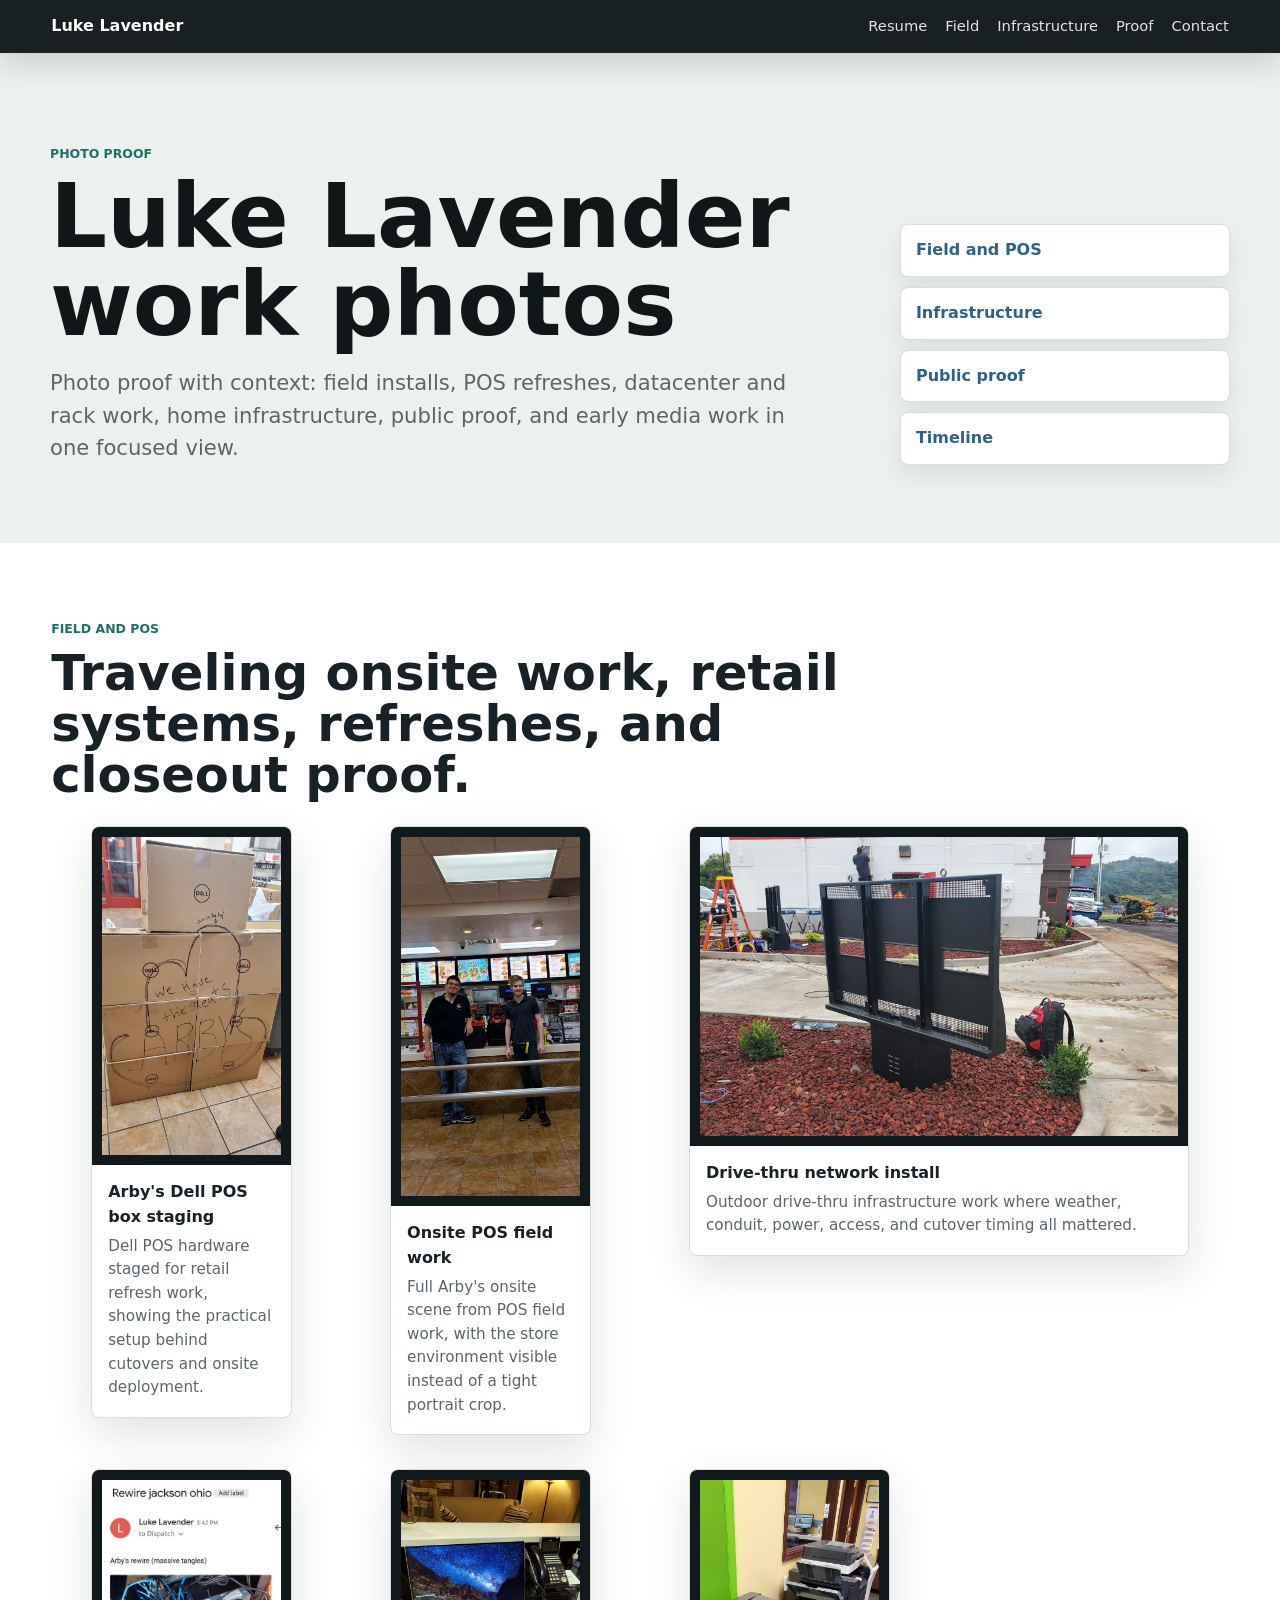
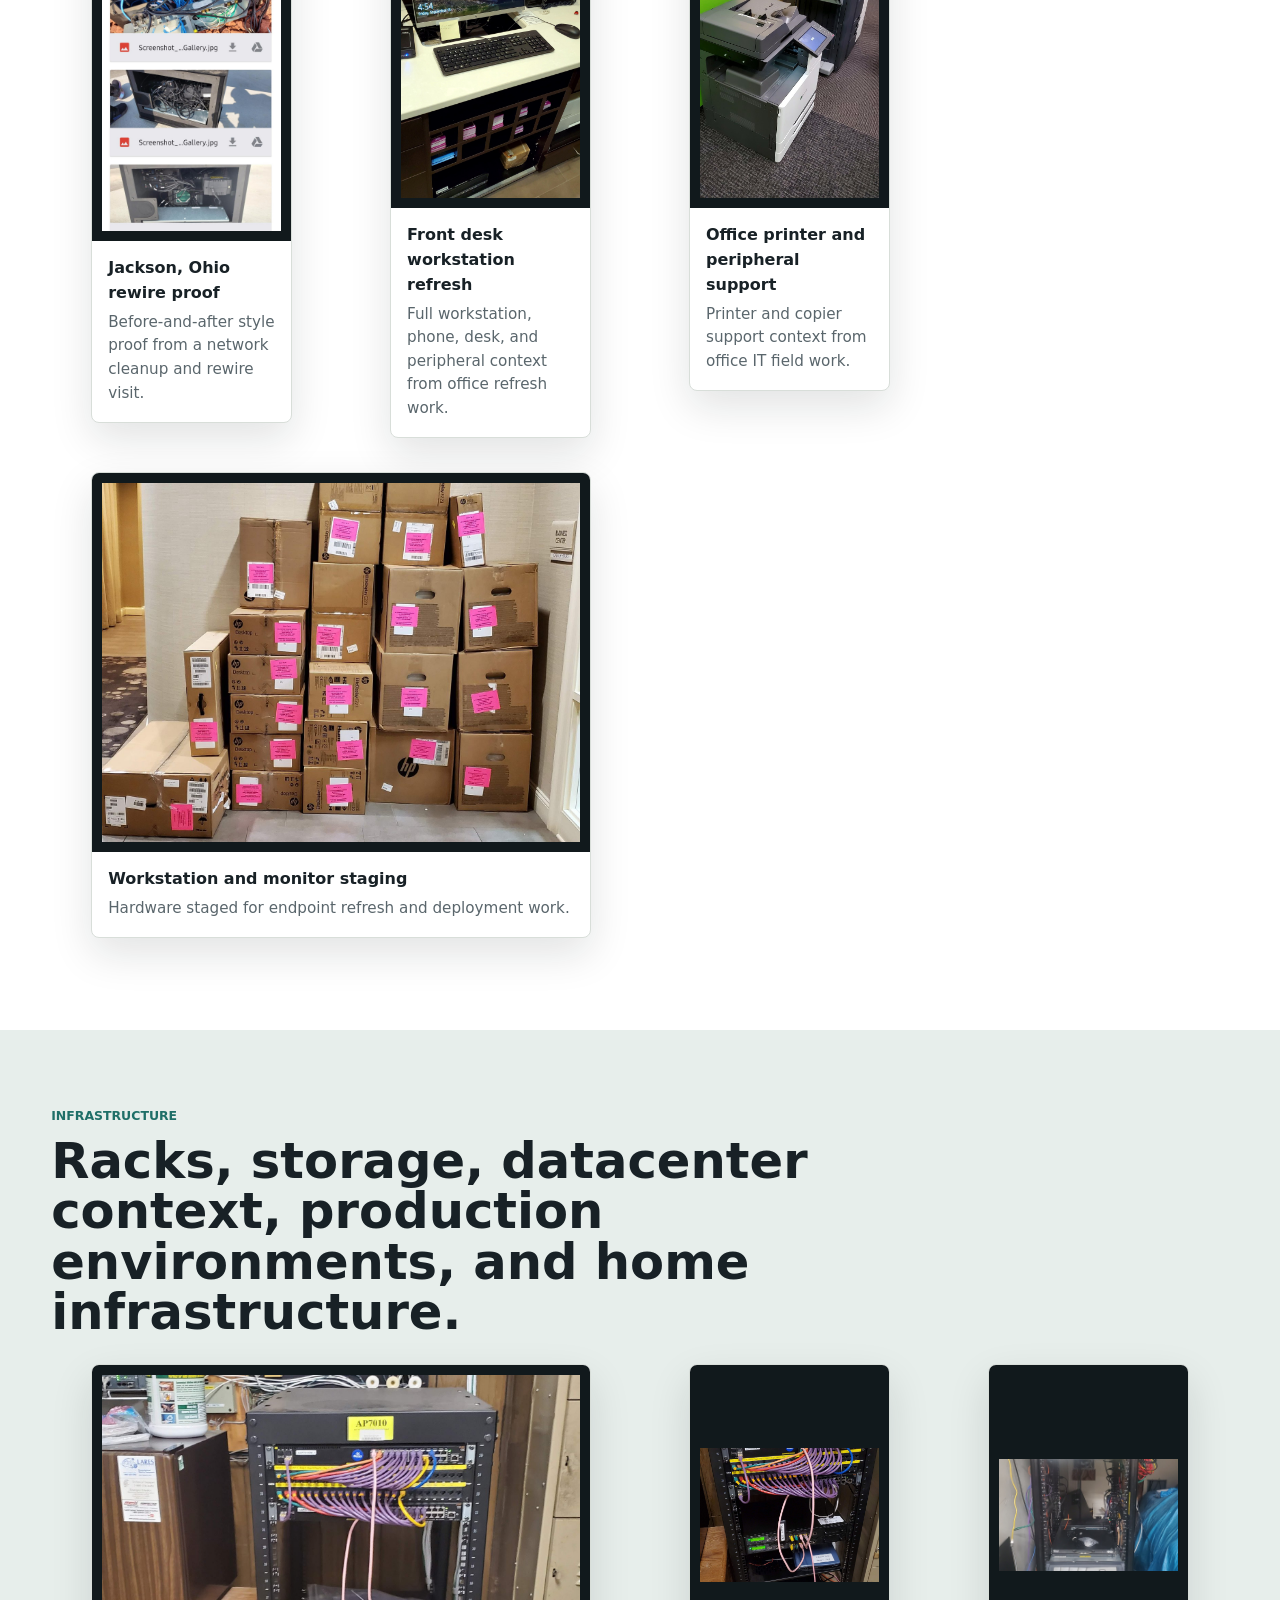
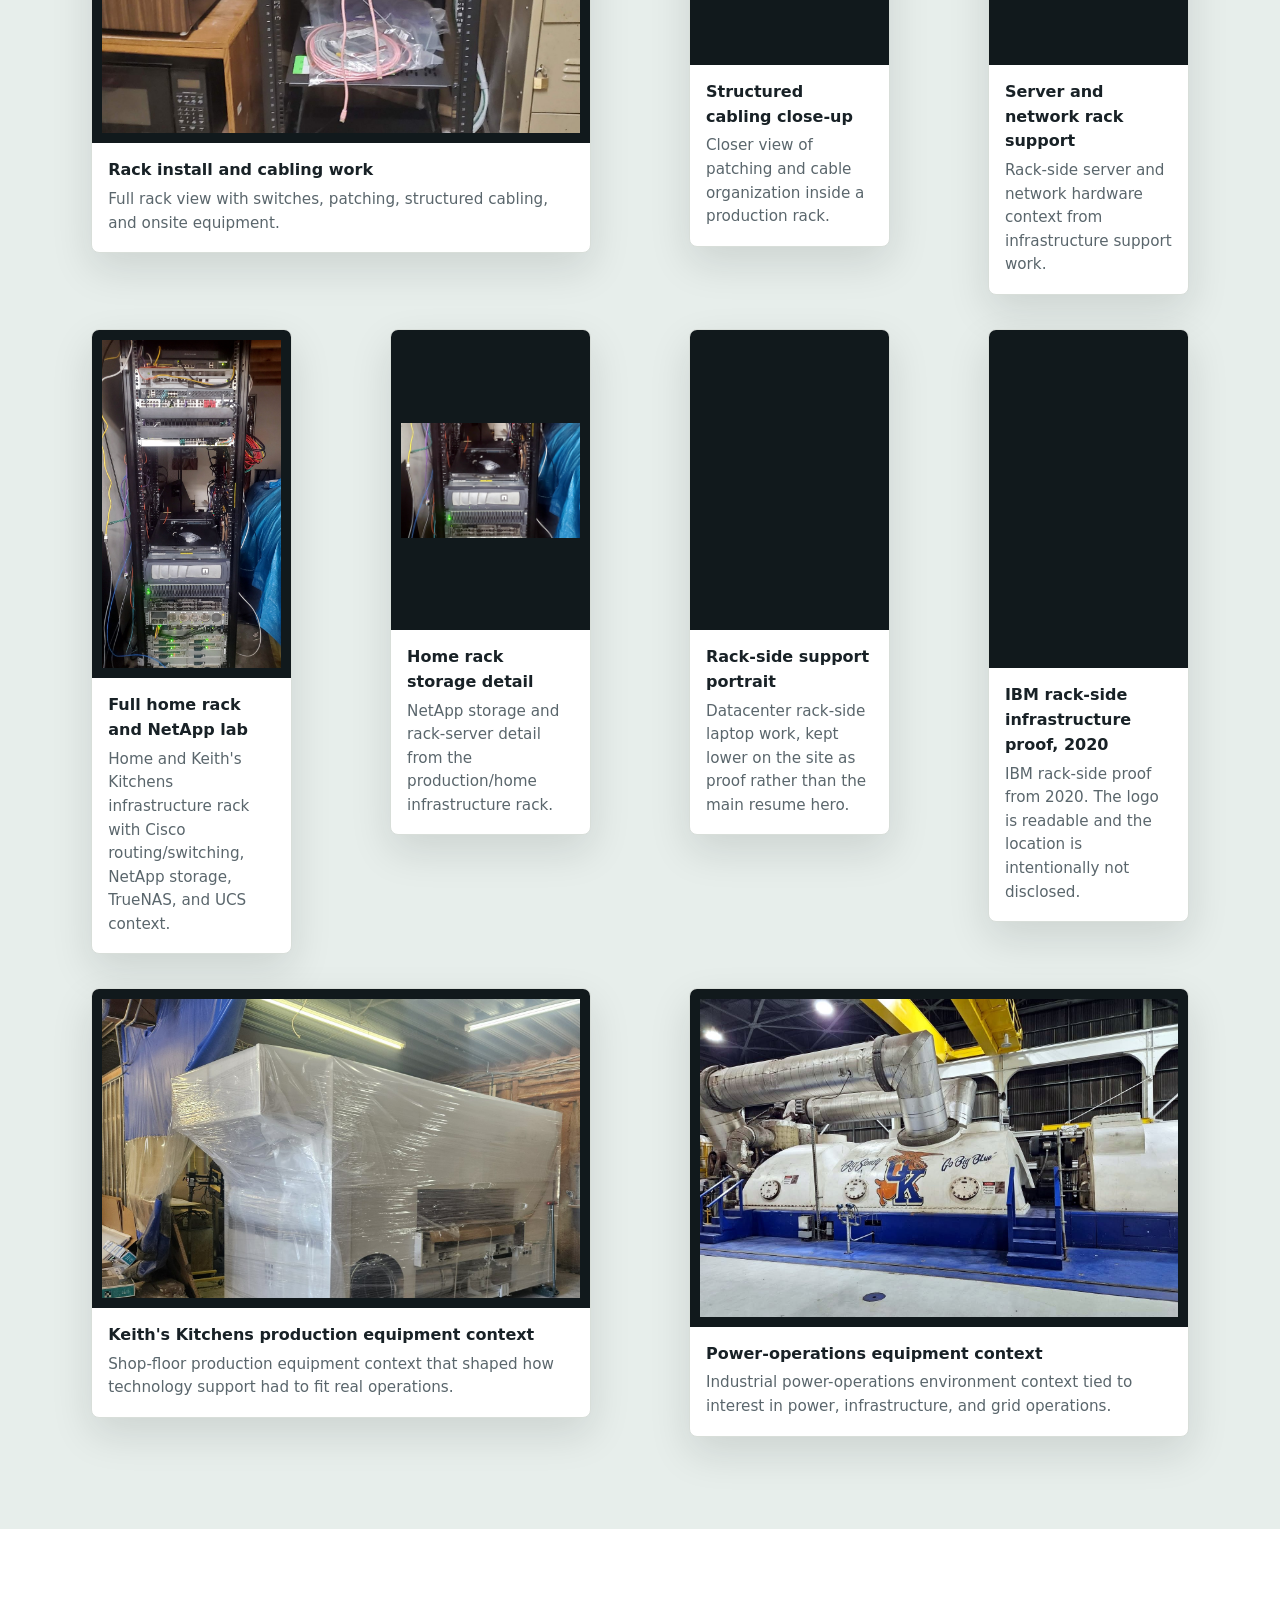
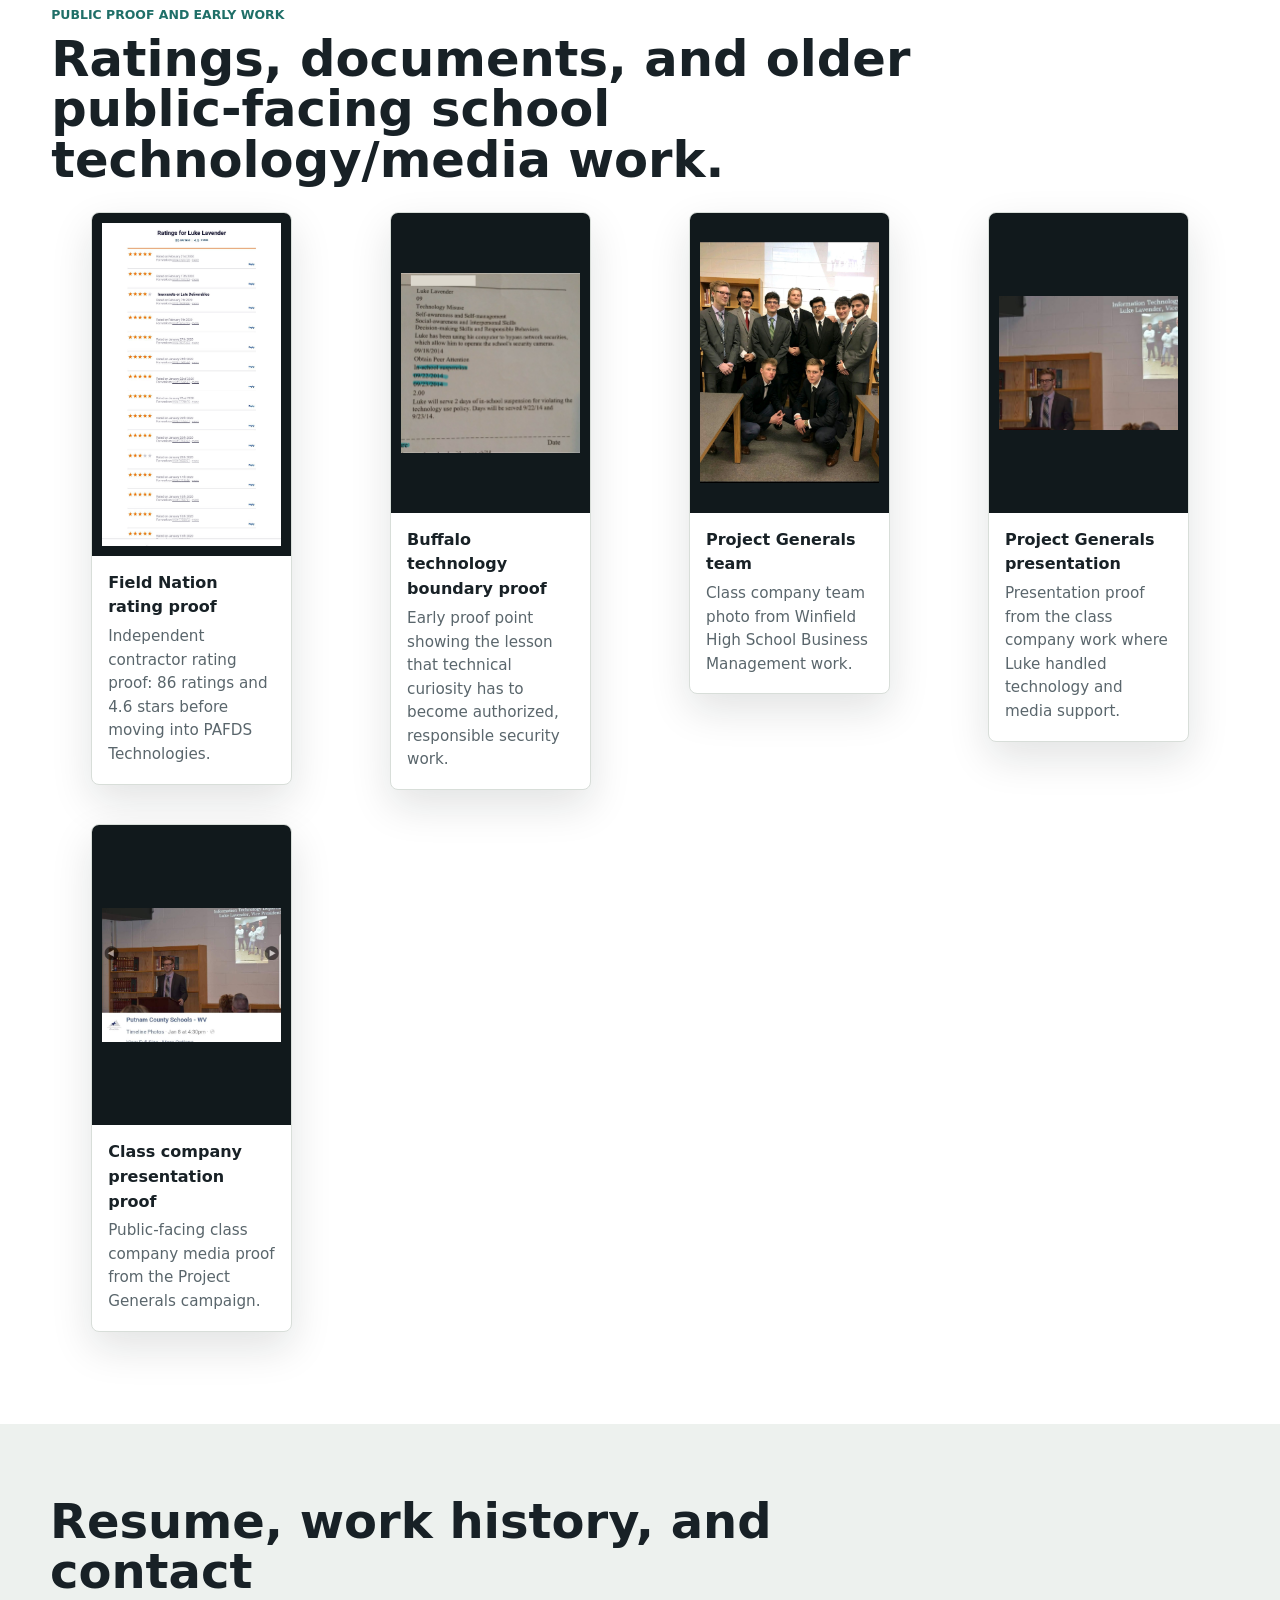
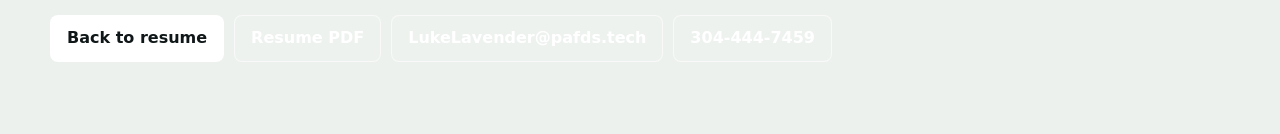
==== photos.html @ 75f1495e "Improve mobile resume experience" ====
<!doctype html>
<html lang="en">
<head>
  <meta charset="utf-8">
  <meta name="viewport" content="width=device-width, initial-scale=1">
  <title>Luke Lavender | Photo Proof</title>
  <meta name="description" content="Photo proof for Luke Lavender's professional technology work, including field IT, POS refreshes, datacenter support, infrastructure, home lab, public proof, and Project Generals media.">
  <meta name="robots" content="index,follow,max-image-preview:large">
  <link rel="canonical" href="https://lukelavender.com/photos.html">
  <meta property="og:title" content="Luke Lavender | Photo Proof">
  <meta property="og:description" content="A photo-first view of Luke Lavender's field IT, infrastructure, datacenter, home lab, and public proof images.">
  <meta property="og:url" content="https://lukelavender.com/photos.html">
  <meta property="og:type" content="website">
  <meta property="og:image" content="https://lukelavender.com/assets/proof/rack-cabling-wide.jpg">
  <meta name="twitter:card" content="summary_large_image">
  <meta name="twitter:title" content="Luke Lavender | Photo Proof">
  <meta name="twitter:description" content="A photo-first view of Luke Lavender's field IT, infrastructure, datacenter, home lab, and public proof images.">
  <meta name="twitter:image" content="https://lukelavender.com/assets/proof/rack-cabling-wide.jpg">
  <link rel="stylesheet" href="styles.css?v=20260606-mobile-proof-polish">
</head>
<body class="photo-body">
  <header class="site-header solid-header" aria-label="Primary navigation">
    <a class="brand" href="index.html">Luke Lavender</a>
    <nav aria-label="Photo proof navigation">
      <a href="index.html">Resume</a>
      <a href="#field">Field</a>
      <a href="#infrastructure">Infrastructure</a>
      <a href="#public-proof">Proof</a>
      <a href="#contact">Contact</a>
    </nav>
  </header>

  <main>
    <section class="photo-hero">
      <div>
        <p class="eyebrow">Photo Proof</p>
        <h1>Luke Lavender work photos</h1>
        <p>Photo proof with context: field installs, POS refreshes, datacenter and rack work, home infrastructure, public proof, and early media work in one focused view.</p>
      </div>
      <div class="photo-actions" aria-label="Photo categories">
        <a href="#field">Field and POS</a>
        <a href="#infrastructure">Infrastructure</a>
        <a href="#public-proof">Public proof</a>
        <a href="index.html#experience">Timeline</a>
      </div>
    </section>

    <section class="photo-band" id="field">
      <div class="photo-heading">
        <p class="eyebrow">Field and POS</p>
        <h2>Traveling onsite work, retail systems, refreshes, and closeout proof.</h2>
      </div>
      <div class="photo-grid">
        <figure class="photo-card">
          <a href="assets/proof/arbys-dell-pos-staging.jpg?v=20260606-dell-boxes-full" target="_blank" rel="noopener"><img loading="lazy" decoding="async" src="assets/proof/arbys-dell-pos-staging.jpg?v=20260606-dell-boxes-full" alt="Arby's Dell POS boxes staged for rollout"></a>
          <figcaption><strong>Arby's Dell POS box staging</strong><span>Dell POS hardware staged for retail refresh work, showing the practical setup behind cutovers and onsite deployment.</span></figcaption>
        </figure>
        <figure class="photo-card">
          <a href="assets/proof/arbys-onsite-luke.jpg?v=20260606-full-photo-fix" target="_blank" rel="noopener"><img loading="lazy" decoding="async" src="assets/proof/arbys-onsite-luke.jpg?v=20260606-full-photo-fix" alt="Luke onsite at Arby's during POS field work"></a>
          <figcaption><strong>Onsite POS field work</strong><span>Full Arby's onsite scene from POS field work, with the store environment visible instead of a tight portrait crop.</span></figcaption>
        </figure>
        <figure class="photo-card wide-photo">
          <a href="assets/proof/drive-thru-network-install.jpg" target="_blank" rel="noopener"><img loading="lazy" decoding="async" src="assets/proof/drive-thru-network-install.jpg" alt="Outdoor drive-thru network installation in progress"></a>
          <figcaption><strong>Drive-thru network install</strong><span>Outdoor drive-thru infrastructure work where weather, conduit, power, access, and cutover timing all mattered.</span></figcaption>
        </figure>
        <figure class="photo-card">
          <a href="assets/proof/arbys-rewire-proof-redacted.jpg?v=20260606-jackson" target="_blank" rel="noopener"><img loading="lazy" decoding="async" src="assets/proof/arbys-rewire-proof-redacted.jpg?v=20260606-jackson" alt="Jackson Ohio Arby's rewire proof screenshot"></a>
          <figcaption><strong>Jackson, Ohio rewire proof</strong><span>Before-and-after style proof from a network cleanup and rewire visit.</span></figcaption>
        </figure>
        <figure class="photo-card">
          <a href="assets/proof/front-desk-workstation-refresh.jpg?v=20260606-full-photo-fix" target="_blank" rel="noopener"><img loading="lazy" decoding="async" src="assets/proof/front-desk-workstation-refresh.jpg?v=20260606-full-photo-fix" alt="Front desk workstation and phone area during refresh work"></a>
          <figcaption><strong>Front desk workstation refresh</strong><span>Full workstation, phone, desk, and peripheral context from office refresh work.</span></figcaption>
        </figure>
        <figure class="photo-card">
          <a href="assets/proof/field-printer-peripheral-support.jpg?v=20260606-unique-proof" target="_blank" rel="noopener"><img loading="lazy" decoding="async" src="assets/proof/field-printer-peripheral-support.jpg?v=20260606-unique-proof" alt="Office copier and printer equipment during field support work"></a>
          <figcaption><strong>Office printer and peripheral support</strong><span>Printer and copier support context from office IT field work.</span></figcaption>
        </figure>
        <figure class="photo-card wide-photo">
          <a href="assets/proof/hp-equipment-staging.jpg" target="_blank" rel="noopener"><img loading="lazy" decoding="async" src="assets/proof/hp-equipment-staging.jpg" alt="HP equipment boxes staged for field deployment"></a>
          <figcaption><strong>Workstation and monitor staging</strong><span>Hardware staged for endpoint refresh and deployment work.</span></figcaption>
        </figure>
      </div>
    </section>

    <section class="photo-band alt-band" id="infrastructure">
      <div class="photo-heading">
        <p class="eyebrow">Infrastructure</p>
        <h2>Racks, storage, datacenter context, production environments, and home infrastructure.</h2>
      </div>
      <div class="photo-grid">
        <figure class="photo-card wide-photo">
          <a href="assets/proof/rack-cabling-wide.jpg" target="_blank" rel="noopener"><img loading="lazy" decoding="async" src="assets/proof/rack-cabling-wide.jpg" alt="Full rack view with cabling and field equipment"></a>
          <figcaption><strong>Rack install and cabling work</strong><span>Full rack view with switches, patching, structured cabling, and onsite equipment.</span></figcaption>
        </figure>
        <figure class="photo-card">
          <a href="assets/proof/rack-cabling-close.jpg" target="_blank" rel="noopener"><img loading="lazy" decoding="async" src="assets/proof/rack-cabling-close.jpg" alt="Close-up of structured cabling and network rack work"></a>
          <figcaption><strong>Structured cabling close-up</strong><span>Closer view of patching and cable organization inside a production rack.</span></figcaption>
        </figure>
        <figure class="photo-card">
          <a href="assets/proof/server-network-rack.jpg" target="_blank" rel="noopener"><img loading="lazy" decoding="async" src="assets/proof/server-network-rack.jpg" alt="Server and network rack hardware with active equipment"></a>
          <figcaption><strong>Server and network rack support</strong><span>Rack-side server and network hardware context from infrastructure support work.</span></figcaption>
        </figure>
        <figure class="photo-card tall-photo">
          <a href="assets/proof/home-rack-netapp-lab.jpg" target="_blank" rel="noopener"><img loading="lazy" decoding="async" src="assets/proof/home-rack-netapp-lab.jpg" alt="Home lab rack with NetApp storage, Dell servers, switching, patch panels, and KVM console"></a>
          <figcaption><strong>Full home rack and NetApp lab</strong><span>Home and Keith's Kitchens infrastructure rack with Cisco routing/switching, NetApp storage, TrueNAS, and UCS context.</span></figcaption>
        </figure>
        <figure class="photo-card">
          <a href="assets/proof/home-rack-netapp-storage-detail.jpg" target="_blank" rel="noopener"><img loading="lazy" decoding="async" src="assets/proof/home-rack-netapp-storage-detail.jpg" alt="Home lab rack detail with NetApp storage and Dell rack servers"></a>
          <figcaption><strong>Home rack storage detail</strong><span>NetApp storage and rack-server detail from the production/home infrastructure rack.</span></figcaption>
        </figure>
        <figure class="photo-card tall-photo">
          <a href="assets/proof/datacenter-laptop-portrait.jpg" target="_blank" rel="noopener"><img loading="lazy" decoding="async" src="assets/proof/datacenter-laptop-portrait.jpg" alt="Luke using a laptop beside datacenter racks"></a>
          <figcaption><strong>Rack-side support portrait</strong><span>Datacenter rack-side laptop work, kept lower on the site as proof rather than the main resume hero.</span></figcaption>
        </figure>
        <figure class="photo-card tall-photo">
          <a href="assets/proof/ibm-rack-2020-luke.jpg?v=20260606-ibm" target="_blank" rel="noopener"><img loading="lazy" decoding="async" src="assets/proof/ibm-rack-2020-luke.jpg?v=20260606-ibm" alt="Luke Lavender beside an IBM rack in 2020 with the IBM logo readable"></a>
          <figcaption><strong>IBM rack-side infrastructure proof, 2020</strong><span>IBM rack-side proof from 2020. The logo is readable and the location is intentionally not disclosed.</span></figcaption>
        </figure>
        <figure class="photo-card wide-photo">
          <a href="assets/proof/operations-equipment-context.jpg" target="_blank" rel="noopener"><img loading="lazy" decoding="async" src="assets/proof/operations-equipment-context.jpg" alt="Large wrapped operations equipment in a shop environment"></a>
          <figcaption><strong>Keith's Kitchens production equipment context</strong><span>Shop-floor production equipment context that shaped how technology support had to fit real operations.</span></figcaption>
        </figure>
        <figure class="photo-card wide-photo">
          <a href="assets/proof/power-operations-equipment-context.jpg?v=20260606-unique-proof" target="_blank" rel="noopener"><img loading="lazy" decoding="async" src="assets/proof/power-operations-equipment-context.jpg?v=20260606-unique-proof" alt="Large power operations equipment in an industrial facility"></a>
          <figcaption><strong>Power-operations equipment context</strong><span>Industrial power-operations environment context tied to interest in power, infrastructure, and grid operations.</span></figcaption>
        </figure>
      </div>
    </section>

    <section class="photo-band" id="public-proof">
      <div class="photo-heading">
        <p class="eyebrow">Public Proof and Early Work</p>
        <h2>Ratings, documents, and older public-facing school technology/media work.</h2>
      </div>
      <div class="photo-grid">
        <figure class="photo-card tall-photo">
          <a href="assets/proof/fieldnation-ratings-proof.jpg?v=20260606-workorders" target="_blank" rel="noopener"><img loading="lazy" decoding="async" src="assets/proof/fieldnation-ratings-proof.jpg?v=20260606-workorders" alt="Field Nation ratings screenshot showing 86 ratings and 4.6 stars"></a>
          <figcaption><strong>Field Nation rating proof</strong><span>Independent contractor rating proof: 86 ratings and 4.6 stars before moving into PAFDS Technologies.</span></figcaption>
        </figure>
        <figure class="photo-card">
          <a href="assets/proof/buffalo-security-boundaries-redacted.jpg" target="_blank" rel="noopener"><img loading="lazy" decoding="async" src="assets/proof/buffalo-security-boundaries-redacted.jpg" alt="Buffalo High School technology misuse and in-school suspension document with staff member name redacted"></a>
          <figcaption><strong>Buffalo technology boundary proof</strong><span>Early proof point showing the lesson that technical curiosity has to become authorized, responsible security work.</span></figcaption>
        </figure>
        <figure class="photo-card tall-photo">
          <a href="assets/proof/project-generals-team-clean.jpg?v=20260606-full-photo-fix" target="_blank" rel="noopener"><img loading="lazy" decoding="async" src="assets/proof/project-generals-team-clean.jpg?v=20260606-full-photo-fix" alt="Project Generals class company team photo"></a>
          <figcaption><strong>Project Generals team</strong><span>Class company team photo from Winfield High School Business Management work.</span></figcaption>
        </figure>
        <figure class="photo-card">
          <a href="assets/proof/project-generals-podium-clean.jpg" target="_blank" rel="noopener"><img loading="lazy" decoding="async" src="assets/proof/project-generals-podium-clean.jpg" alt="Luke presenting during Project Generals class company work"></a>
          <figcaption><strong>Project Generals presentation</strong><span>Presentation proof from the class company work where Luke handled technology and media support.</span></figcaption>
        </figure>
        <figure class="photo-card">
          <a href="assets/proof/project-generals-presentation-proof.jpg" target="_blank" rel="noopener"><img loading="lazy" decoding="async" src="assets/proof/project-generals-presentation-proof.jpg" alt="Project Generals presentation proof screenshot"></a>
          <figcaption><strong>Class company presentation proof</strong><span>Public-facing class company media proof from the Project Generals campaign.</span></figcaption>
        </figure>
      </div>
    </section>

    <section class="photo-close" id="contact">
      <h2>Resume, work history, and contact</h2>
      <div class="photo-close-actions">
        <a class="button primary" href="index.html">Back to resume</a>
        <a class="button secondary light-button" href="docs/Luke_Lavender_Resume.pdf">Resume PDF</a>
        <a class="button secondary light-button" href="mailto:LukeLavender@pafds.tech">LukeLavender@pafds.tech</a>
        <a class="button secondary light-button" href="tel:+13044447459">304-444-7459</a>
      </div>
    </section>
  </main>
</body>
</html>
---- styles.css ----
:root {
  color-scheme: light;
  --ink: #182126;
  --muted: #5a666c;
  --paper: #f4f6f2;
  --panel: #ffffff;
  --line: #d8ded9;
  --green: #1f6f68;
  --blue: #2f6286;
  --rust: #a75b36;
  --gold: #d7a84f;
  --dark: #101719;
  --shadow: 0 16px 42px rgba(16, 23, 25, 0.12);
}

* {
  box-sizing: border-box;
}

html {
  scroll-behavior: smooth;
}

body {
  overflow-x: hidden;
  margin: 0;
  background: var(--paper);
  color: var(--ink);
  font-family: Inter, ui-sans-serif, system-ui, -apple-system, BlinkMacSystemFont, "Segoe UI", sans-serif;
  line-height: 1.55;
}

img {
  display: block;
  width: 100%;
  height: auto;
}

a {
  color: inherit;
}

.text-link {
  color: var(--blue);
  font-weight: 850;
  text-decoration-thickness: 2px;
  text-underline-offset: 3px;
}

.site-header {
  position: fixed;
  inset: 0 0 auto 0;
  z-index: 20;
  display: flex;
  align-items: center;
  justify-content: space-between;
  gap: 24px;
  padding: 14px clamp(18px, 4vw, 56px);
  color: #fff;
  background: linear-gradient(180deg, rgba(16, 23, 25, 0.86), rgba(16, 23, 25, 0));
}

.brand {
  font-weight: 850;
  text-decoration: none;
}

nav {
  display: flex;
  align-items: center;
  gap: clamp(8px, 1.5vw, 18px);
  font-size: 0.92rem;
}

nav a {
  text-decoration: none;
  opacity: 0.88;
}

nav a:hover,
nav a:focus-visible {
  opacity: 1;
}

.hero {
  position: relative;
  min-height: clamp(620px, 76svh, 780px);
  overflow: hidden;
  color: #fff;
  background:
    radial-gradient(circle at 82% 32%, rgba(47, 98, 134, 0.18), transparent 32%),
    radial-gradient(circle at 32% 70%, rgba(32, 134, 108, 0.12), transparent 30%),
    linear-gradient(135deg, rgba(28, 41, 45, 0.72), rgba(12, 18, 20, 0.98) 58%, rgba(14, 24, 27, 0.96)),
    #101719;
}

.hero-shade {
  position: absolute;
  inset: 0;
}

.hero-shade {
  z-index: 1;
  background:
    linear-gradient(90deg, rgba(10, 16, 18, 0.9) 0%, rgba(10, 16, 18, 0.7) 46%, rgba(10, 16, 18, 0.3) 100%),
    linear-gradient(0deg, rgba(10, 16, 18, 0.72) 0%, rgba(10, 16, 18, 0.06) 62%);
}

.hero-inner {
  position: relative;
  z-index: 3;
  display: grid;
  grid-template-columns: minmax(390px, 0.95fr) minmax(380px, 0.78fr);
  align-items: center;
  gap: clamp(34px, 4.8vw, 74px);
  width: min(1220px, calc(100% - 40px));
  min-height: inherit;
  margin: 0 auto;
  padding: clamp(126px, 13vh, 158px) 0 clamp(46px, 7vh, 72px);
}

.hero-brief {
  border: 1px solid rgba(255, 255, 255, 0.18);
  border-radius: 12px;
  padding: clamp(24px, 3vw, 34px);
  background:
    linear-gradient(135deg, rgba(255, 255, 255, 0.085), rgba(255, 255, 255, 0.025)),
    rgba(8, 14, 16, 0.62);
  box-shadow: 0 28px 72px rgba(0, 0, 0, 0.38);
  backdrop-filter: blur(12px);
}

.brief-label {
  margin: 0 0 10px;
  color: var(--green);
  font-size: 0.76rem;
  font-weight: 850;
  letter-spacing: 0;
  text-transform: uppercase;
}

.hero-brief h2 {
  margin: 0 0 24px;
  color: #fff;
  font-size: clamp(1.55rem, 2.4vw, 2.35rem);
  line-height: 1.08;
}

.brief-grid {
  display: grid;
  gap: 14px;
}

.brief-grid div {
  border-top: 1px solid rgba(255, 255, 255, 0.18);
  padding-top: 14px;
}

.brief-grid span {
  display: block;
  margin-bottom: 5px;
  color: #9ed6c7;
  font-size: 0.74rem;
  font-weight: 850;
  letter-spacing: 0;
  text-transform: uppercase;
}

.brief-grid strong {
  display: block;
  color: #fff;
  font-size: 1rem;
  line-height: 1.35;
}

.brief-tags {
  display: flex;
  flex-wrap: wrap;
  gap: 8px;
  margin-top: 24px;
}

.brief-tags span {
  border: 1px solid rgba(255, 255, 255, 0.22);
  border-radius: 999px;
  padding: 8px 10px;
  color: #e9f5f2;
  font-size: 0.86rem;
  font-weight: 760;
  line-height: 1;
}

.hero-content {
  width: 100%;
  max-width: 620px;
  text-shadow: 0 2px 24px rgba(0, 0, 0, 0.48);
}

.eyebrow {
  margin: 0 0 10px;
  color: var(--green);
  font-size: 0.78rem;
  font-weight: 850;
  letter-spacing: 0;
  text-transform: uppercase;
}

.hero .eyebrow {
  color: #9ed6c7;
}

h1,
h2,
h3,
p,
figure {
  margin-top: 0;
}

h1 {
  max-width: 800px;
  margin-bottom: 14px;
  font-size: clamp(3.1rem, 7vw, 5.8rem);
  line-height: 0.96;
  letter-spacing: 0;
}

h2 {
  max-width: 880px;
  margin-bottom: 0;
  font-size: clamp(2rem, 4vw, 3.35rem);
  line-height: 1.06;
  letter-spacing: 0;
}

h3 {
  margin-bottom: 8px;
  font-size: 1.12rem;
  line-height: 1.22;
  letter-spacing: 0;
}

.hero-subtitle {
  max-width: 620px;
  margin-bottom: 28px;
  color: rgba(255, 255, 255, 0.9);
  font-size: clamp(1.08rem, 2vw, 1.42rem);
}

.role-title {
  max-width: 620px;
  margin-bottom: 14px;
  color: #fff;
  font-size: clamp(1.4rem, 3vw, 2.1rem);
  font-weight: 850;
  line-height: 1.12;
}

.hero-actions,
.footer-links {
  display: flex;
  flex-wrap: wrap;
  gap: 10px;
}

.button {
  display: inline-flex;
  min-height: 44px;
  align-items: center;
  justify-content: center;
  border: 1px solid transparent;
  border-radius: 8px;
  padding: 10px 16px;
  font-weight: 850;
  text-decoration: none;
}

.button.primary {
  background: #ffffff;
  color: var(--dark);
}

.button.secondary {
  border-color: rgba(255, 255, 255, 0.56);
  color: #fff;
  background: rgba(255, 255, 255, 0.07);
}

.proof-strip {
  display: grid;
  grid-template-columns: repeat(4, minmax(0, 1fr));
  gap: 1px;
  background: var(--line);
  border-bottom: 1px solid var(--line);
}

.proof-strip div {
  min-height: 104px;
  padding: 18px clamp(18px, 4vw, 34px);
  background: #fff;
}

.proof-strip strong,
.proof-strip span {
  display: block;
}

.proof-strip strong {
  margin-bottom: 6px;
  color: var(--blue);
  font-size: 1.12rem;
}

.proof-strip span {
  color: var(--muted);
}

.section {
  scroll-margin-top: 92px;
  width: min(1180px, calc(100% - 36px));
  margin: 0 auto;
  padding: clamp(42px, 6vw, 72px) 0;
}

.section-heading {
  margin-bottom: 32px;
}

.intro {
  display: grid;
  grid-template-columns: minmax(0, 0.92fr) minmax(0, 1.08fr);
  gap: clamp(24px, 5vw, 72px);
  align-items: start;
}

.intro > p {
  margin: 28px 0 0;
  color: var(--muted);
  font-size: 1.14rem;
}

.feature-grid {
  display: grid;
  grid-template-columns: repeat(2, minmax(0, 1fr));
  gap: 16px;
}

.feature-card,
.timeline article,
.highlight-list article,
.skill-columns > div,
.education-grid article,
.evidence-grid figure,
.case-grid article {
  border: 1px solid var(--line);
  border-radius: 8px;
  background: var(--panel);
  box-shadow: var(--shadow);
}

.feature-card {
  overflow: hidden;
}

.feature-card.wide {
  grid-column: span 1;
}

.image-link {
  display: block;
  background: #eef2ea;
}

.feature-card img {
  width: 100%;
  height: clamp(180px, 23vw, 300px);
  padding: 8px;
  background: #eef2ea;
  object-fit: contain;
}

.feature-card.wide img {
  height: clamp(180px, 23vw, 300px);
  object-position: center;
}

.feature-card.photo-priority img {
  height: auto;
  object-position: center;
}

.feature-card.wide.photo-priority {
  grid-column: 1 / -1;
  display: grid;
  grid-template-columns: minmax(0, 1.35fr) minmax(280px, 0.65fr);
  align-items: center;
}

.feature-card.wide.proof-focus {
  grid-column: 1 / -1;
  display: grid;
  grid-template-columns: minmax(0, 1.2fr) minmax(280px, 0.8fr);
  align-items: center;
}

.feature-card.proof-focus .image-link {
  display: flex;
  align-items: center;
  justify-content: center;
  background: #101719;
}

.feature-card.proof-focus img {
  width: auto;
  max-width: 100%;
  height: auto;
  max-height: min(74vh, 780px);
  object-position: center;
}

.feature-card.photo-priority .image-link {
  display: flex;
  align-items: center;
  justify-content: center;
  min-height: min(70vh, 760px);
  background: #101719;
}

.feature-card.photo-priority img {
  width: auto;
  max-width: 100%;
  max-height: min(70vh, 760px);
  padding: 10px;
}

.media-card .video-embed {
  padding: 0;
}

.video-embed {
  position: relative;
  aspect-ratio: 16 / 9;
  background: #111;
}

.video-embed iframe {
  position: absolute;
  inset: 0;
  width: 100%;
  height: 100%;
  border: 0;
}

.feature-card div {
  padding: 18px;
}

.tag {
  margin-bottom: 7px;
  color: var(--rust);
  font-size: 0.76rem;
  font-weight: 850;
  letter-spacing: 0;
  text-transform: uppercase;
}

.proof-metrics {
  display: flex;
  flex-wrap: wrap;
  gap: 8px;
  margin: 12px 0 14px;
}

.proof-metrics span {
  min-width: 112px;
  border: 1px solid var(--line);
  border-radius: 8px;
  padding: 9px 10px;
  background: #f8faf7;
  color: var(--muted);
  font-size: 0.9rem;
}

.proof-metrics strong {
  display: block;
  color: var(--blue);
  font-size: 1.5rem;
  line-height: 1;
}

.mini-details {
  margin-top: 12px;
  border-top: 1px solid var(--line);
  padding-top: 10px;
}

.mini-details summary {
  cursor: pointer;
  color: var(--blue);
  font-size: 0.92rem;
  font-weight: 850;
}

.mini-details p {
  margin: 10px 0 0;
  color: var(--muted);
  font-size: 0.94rem;
}

.proof-layout {
  display: grid;
  grid-template-columns: minmax(280px, 0.72fr) minmax(0, 1.45fr);
  gap: 18px;
  align-items: start;
}

.fieldnation-panel {
  display: grid;
  grid-template-columns: 1fr;
  align-items: center;
  overflow: hidden;
  border: 1px solid var(--line);
  border-radius: 8px;
  background:
    linear-gradient(135deg, rgba(36, 59, 85, 0.08), rgba(185, 91, 56, 0.08)),
    var(--panel);
  box-shadow: var(--shadow);
}

.fieldnation-shot {
  display: flex;
  min-height: 0;
  aspect-ratio: 4 / 3;
  align-items: center;
  justify-content: center;
  background: #101719;
}

.fieldnation-shot img {
  display: block;
  width: auto;
  max-width: 100%;
  height: auto;
  max-height: clamp(210px, 22vw, 280px);
  padding: 8px;
}

.fieldnation-copy {
  padding: clamp(16px, 2vw, 22px);
}

.proof-visual-band {
  display: grid;
  grid-template-columns: minmax(0, 1.08fr) minmax(0, 0.92fr);
  gap: 16px;
  align-items: stretch;
}

.proof-visual {
  display: grid;
  grid-template-rows: minmax(280px, 1fr) auto;
  overflow: hidden;
  margin: 0;
  border: 1px solid var(--line);
  border-radius: 8px;
  background: var(--panel);
  box-shadow: var(--shadow);
}

.proof-visual .image-link {
  display: flex;
  min-height: clamp(270px, 32vw, 455px);
  align-items: center;
  justify-content: center;
  background: #101719;
}

.proof-visual img {
  display: block;
  width: auto;
  max-width: 100%;
  height: auto;
  max-height: clamp(270px, 32vw, 455px);
  padding: 8px;
  object-fit: contain;
}

.proof-visual figcaption {
  padding: 14px 16px 16px;
  color: var(--muted);
}

.proof-visual figcaption .tag {
  display: block;
  margin-bottom: 6px;
}

.proof-visual figcaption strong {
  display: block;
  margin-bottom: 6px;
  color: var(--ink);
  font-size: 1.08rem;
}

.proof-visual.ibm-proof {
  grid-column: 1 / -1;
  grid-template-columns: minmax(250px, 0.74fr) minmax(260px, 0.76fr);
  grid-template-rows: auto;
}

.proof-visual.ibm-proof .image-link {
  min-height: clamp(360px, 40vw, 560px);
}

.proof-visual.ibm-proof img {
  max-height: clamp(360px, 40vw, 560px);
}

.proof-visual.ibm-proof figcaption {
  align-self: center;
}

.proof-notes {
  grid-column: 1 / -1;
  display: grid;
  grid-template-columns: repeat(2, minmax(0, 1fr));
  gap: 16px 20px;
  padding-top: 4px;
}

.proof-notes article {
  display: grid;
  grid-template-columns: 94px minmax(0, 1fr);
  gap: 13px;
  align-items: start;
  border-top: 1px solid var(--line);
  padding-top: 16px;
}

.proof-thumb {
  display: block;
  overflow: hidden;
  width: 94px;
  height: 94px;
  border-radius: 8px;
  background: #eef2ea;
}

.proof-thumb img {
  display: block;
  width: 100%;
  height: 100%;
  object-fit: cover;
}

.proof-notes h3 {
  margin-bottom: 6px;
  font-size: 1rem;
}

.proof-notes p {
  color: var(--muted);
  font-size: 0.94rem;
}

.feature-card p:last-child,
.timeline p,
.highlight-list p,
.skill-columns p,
.education-grid p,
.site-footer p,
figcaption {
  color: var(--muted);
}

.timeline {
  display: grid;
  grid-template-columns: repeat(2, minmax(0, 1fr));
  gap: 14px;
}

.timeline article {
  padding: 22px;
}

.timeline span {
  display: block;
  margin-bottom: 9px;
  color: var(--blue);
  font-size: 0.86rem;
  font-weight: 850;
}

.focus-section {
  width: 100%;
  padding-right: clamp(18px, 4vw, 56px);
  padding-left: clamp(18px, 4vw, 56px);
  background: #eef2ea;
}

.focus-section .section-heading,
.focus-grid {
  width: min(1180px, 100%);
  margin-right: auto;
  margin-left: auto;
}

.focus-grid {
  display: grid;
  grid-template-columns: repeat(4, minmax(0, 1fr));
  gap: 14px;
}

.focus-grid article {
  border: 1px solid var(--line);
  border-radius: 8px;
  padding: 22px;
  background: #fff;
  box-shadow: var(--shadow);
}

.focus-grid span {
  display: block;
  margin-bottom: 9px;
  color: var(--rust);
  font-size: 0.78rem;
  font-weight: 850;
  text-transform: uppercase;
}

.focus-grid p {
  color: var(--muted);
}

.timeline-details {
  width: min(1180px, 100%);
  margin: 18px auto 0;
  border: 1px solid var(--line);
  border-radius: 8px;
  background: #fff;
  box-shadow: var(--shadow);
}

.timeline-details summary {
  cursor: pointer;
  padding: 18px 20px;
  color: var(--blue);
  font-weight: 850;
}

.timeline-details .timeline,
.timeline-details .highlight-list {
  padding: 0 18px 18px;
}

.case-section {
  width: 100%;
  padding-right: clamp(18px, 4vw, 56px);
  padding-left: clamp(18px, 4vw, 56px);
  background: #fff;
}

.case-section .section-heading,
.case-lead,
.case-details {
  width: min(1180px, 100%);
  margin-right: auto;
  margin-left: auto;
}

.case-lead {
  max-width: 900px;
  margin-bottom: 24px;
  color: var(--muted);
  font-size: 1.08rem;
}

.case-details {
  border: 1px solid var(--line);
  border-radius: 8px;
  background: #f8faf7;
}

.case-details summary {
  cursor: pointer;
  padding: 18px 20px;
  color: var(--blue);
  font-weight: 850;
}

.case-grid {
  display: grid;
  grid-template-columns: repeat(4, minmax(0, 1fr));
  gap: 14px;
  padding: 0 18px 18px;
}

.case-grid article {
  padding: 20px;
}

.case-grid p {
  color: var(--muted);
}

.doors-section {
  width: 100%;
  padding-right: clamp(18px, 4vw, 56px);
  padding-left: clamp(18px, 4vw, 56px);
  background: var(--dark);
  color: #fff;
}

.doors-panel {
  width: min(1180px, 100%);
  margin: 0 auto;
}

.doors-section .eyebrow {
  color: #9ed6c7;
}

.doors-section h2 {
  max-width: 980px;
}

.doors-section .case-lead {
  max-width: 940px;
  margin: 22px 0 30px;
  color: rgba(255, 255, 255, 0.82);
}

.doors-grid {
  display: grid;
  grid-template-columns: repeat(3, minmax(0, 1fr));
  gap: 14px;
}

.doors-grid article {
  border: 1px solid rgba(255, 255, 255, 0.18);
  border-radius: 8px;
  padding: 22px;
  background: rgba(255, 255, 255, 0.07);
}

.doors-grid p {
  color: rgba(255, 255, 255, 0.78);
}

.gallery-section {
  width: 100%;
  padding-right: clamp(18px, 4vw, 56px);
  padding-left: clamp(18px, 4vw, 56px);
  background: #e7eeeb;
}

.gallery-section .section-heading,
.gallery-details {
  width: min(1180px, 100%);
  margin-right: auto;
  margin-left: auto;
}

.gallery-details {
  border: 1px solid var(--line);
  border-radius: 8px;
  background: #fff;
  box-shadow: var(--shadow);
}

.gallery-details summary {
  cursor: pointer;
  padding: 18px 20px;
  color: var(--blue);
  font-weight: 850;
}

.light-button {
  border-color: var(--line);
  color: var(--blue);
  background: #fff;
}

.evidence-grid {
  display: grid;
  grid-template-columns: repeat(auto-fit, minmax(220px, 1fr));
  gap: 14px;
  align-items: start;
  padding: 0 18px 18px;
}

.evidence-grid figure {
  overflow: hidden;
  margin-bottom: 0;
}

.evidence-grid img {
  width: 100%;
  height: 220px;
  padding: 8px;
  background: #101719;
  object-fit: contain;
}

.evidence-grid figure:nth-child(1),
.evidence-grid figure:nth-child(3),
.evidence-grid figure:nth-child(8) {
  grid-column: auto;
}

.evidence-grid figure:nth-child(1) img,
.evidence-grid figure:nth-child(3) img,
.evidence-grid figure:nth-child(8) img {
  height: 220px;
}

figcaption {
  min-height: 0;
  padding: 12px 14px;
  font-size: 0.92rem;
  font-weight: 750;
}

.photo-body {
  background: #edf1ee;
}

.solid-header {
  color: #fff;
  background: rgba(16, 23, 25, 0.96);
  box-shadow: 0 10px 30px rgba(16, 23, 25, 0.16);
}

.photo-hero {
  display: grid;
  grid-template-columns: minmax(0, 1fr) minmax(280px, 0.42fr);
  gap: clamp(28px, 5vw, 74px);
  align-items: end;
  width: min(1180px, calc(100% - 36px));
  margin: 0 auto;
  padding: clamp(128px, 16vh, 176px) 0 clamp(42px, 7vw, 78px);
}

.photo-hero h1 {
  max-width: 900px;
  margin-bottom: 18px;
  color: var(--dark);
  font-size: clamp(2.6rem, 7vw, 5.6rem);
  line-height: 0.98;
}

.photo-hero p:not(.eyebrow) {
  max-width: 760px;
  margin-bottom: 0;
  color: var(--muted);
  font-size: clamp(1.08rem, 2vw, 1.32rem);
}

.photo-actions {
  display: grid;
  gap: 10px;
}

.photo-actions a {
  border: 1px solid var(--line);
  border-radius: 8px;
  padding: 13px 15px;
  color: var(--blue);
  background: #fff;
  font-weight: 850;
  text-decoration: none;
  box-shadow: 0 10px 24px rgba(16, 23, 25, 0.08);
}

.photo-band {
  width: 100%;
  padding: clamp(42px, 6vw, 76px) clamp(18px, 4vw, 56px);
  background: #fff;
}

.photo-band.alt-band {
  background: #e7eeeb;
}

.photo-heading,
.photo-grid,
.photo-close {
  width: min(1180px, 100%);
  margin-right: auto;
  margin-left: auto;
}

.photo-heading {
  margin-bottom: 26px;
}

.photo-heading h2 {
  max-width: 860px;
  margin-bottom: 0;
  font-size: clamp(1.9rem, 4vw, 3.1rem);
  line-height: 1.02;
}

.photo-grid {
  display: grid;
  grid-template-columns: repeat(auto-fit, minmax(260px, 1fr));
  gap: 18px;
  align-items: start;
}

.photo-card {
  overflow: hidden;
  border: 1px solid var(--line);
  border-radius: 8px;
  background: #fff;
  box-shadow: var(--shadow);
}

.photo-card a {
  display: grid;
  min-height: 300px;
  place-items: center;
  padding: 10px;
  background: #11191c;
}

.photo-card img {
  width: auto;
  max-width: 100%;
  max-height: 520px;
  object-fit: contain;
}

.photo-card.wide-photo {
  grid-column: span 2;
}

.photo-card.wide-photo img {
  max-height: 430px;
}

.photo-card.tall-photo img {
  max-height: 680px;
}

.photo-card figcaption {
  padding: 15px 16px 17px;
  font-size: 0.95rem;
  font-weight: 500;
}

.photo-card figcaption strong,
.photo-card figcaption span {
  display: block;
}

.photo-card figcaption strong {
  margin-bottom: 5px;
  color: var(--ink);
  font-size: 1rem;
  font-weight: 850;
}

.photo-card figcaption span {
  color: var(--muted);
}

.photo-close {
  padding: clamp(42px, 6vw, 72px) 0;
}

.photo-close h2 {
  margin-bottom: 18px;
  font-size: clamp(1.8rem, 4vw, 3rem);
}

.photo-close-actions {
  display: flex;
  flex-wrap: wrap;
  gap: 10px;
}

.lab-section {
  width: 100%;
  padding-right: clamp(18px, 4vw, 56px);
  padding-left: clamp(18px, 4vw, 56px);
  background: #fff;
}

.lab-section .section-heading,
.lab-layout {
  width: min(1180px, 100%);
  margin-right: auto;
  margin-left: auto;
}

.lab-layout {
  display: grid;
  grid-template-columns: minmax(280px, 0.9fr) minmax(0, 1.1fr);
  gap: clamp(24px, 5vw, 64px);
  align-items: start;
}

.lab-photo {
  overflow: hidden;
  margin-bottom: 0;
  border: 1px solid var(--line);
  border-radius: 8px;
  background: var(--panel);
  box-shadow: var(--shadow);
}

.lab-photo img {
  max-height: 560px;
  padding: 8px;
  background: #101719;
  object-fit: contain;
  object-position: center;
}

.lab-copy > p {
  margin-bottom: 24px;
  color: var(--muted);
  font-size: 1.08rem;
}

.lab-details {
  display: grid;
  grid-template-columns: repeat(2, minmax(0, 1fr));
  gap: 18px 22px;
}

.lab-details article {
  border-top: 3px solid var(--green);
  padding-top: 14px;
}

.lab-details p,
.rack-list {
  color: var(--muted);
}

.rack-list {
  margin: 8px 0 0;
  padding-left: 20px;
  font-size: 0.96rem;
}

.rack-list li + li {
  margin-top: 4px;
}

.rack-note {
  margin-top: 12px;
  font-size: 0.94rem;
}

.highlights {
  width: 100%;
  padding-right: clamp(18px, 4vw, 56px);
  padding-left: clamp(18px, 4vw, 56px);
}

.highlights .section-heading,
.highlight-list {
  width: min(1180px, 100%);
  margin-right: auto;
  margin-left: auto;
}

.highlight-list {
  display: grid;
  grid-template-columns: repeat(auto-fit, minmax(220px, 1fr));
  gap: 14px;
}

.highlight-list article {
  padding: 22px;
}

.skill-columns {
  display: grid;
  grid-template-columns: repeat(auto-fit, minmax(210px, 1fr));
  gap: 14px;
}

.education-grid {
  display: grid;
  grid-template-columns: repeat(4, minmax(0, 1fr));
  gap: 14px;
}

.education-feature {
  display: grid;
  grid-template-columns: minmax(280px, 0.9fr) minmax(300px, 1.1fr);
  align-items: stretch;
  overflow: hidden;
  margin-bottom: 16px;
  border: 1px solid var(--line);
  border-radius: 8px;
  background: var(--panel);
  box-shadow: var(--shadow);
}

.education-feature-photo {
  display: flex;
  min-height: clamp(280px, 34vw, 430px);
  align-items: center;
  justify-content: center;
  background:
    linear-gradient(135deg, rgba(47, 98, 134, 0.18), rgba(16, 23, 25, 0.88)),
    #101719;
}

.education-feature-photo img {
  width: auto;
  max-width: 100%;
  max-height: clamp(270px, 33vw, 420px);
  padding: 10px;
  object-fit: contain;
}

.education-feature-copy {
  align-self: center;
  padding: clamp(20px, 3vw, 34px);
}

.education-feature-copy p {
  color: var(--muted);
}

.education-feature-links {
  display: flex;
  flex-wrap: wrap;
  gap: 8px;
  margin-top: 16px;
}

.education-feature-links a {
  border: 1px solid var(--line);
  border-radius: 8px;
  padding: 9px 12px;
  color: var(--blue);
  background: #f8faf7;
  font-weight: 850;
  text-decoration: none;
}

.skill-columns > div,
.education-grid article {
  padding: 20px;
}

.links-section {
  width: 100%;
  padding-right: clamp(18px, 4vw, 56px);
  padding-left: clamp(18px, 4vw, 56px);
  background: #e7eeeb;
}

.links-section .section-heading,
.link-list,
.link-note {
  width: min(1180px, 100%);
  margin-right: auto;
  margin-left: auto;
}

.link-list {
  display: flex;
  flex-wrap: wrap;
  gap: 10px;
}

.link-list a {
  min-height: 42px;
  border: 1px solid var(--line);
  border-radius: 8px;
  padding: 10px 14px;
  background: #fff;
  color: var(--blue);
  font-weight: 850;
  text-decoration: none;
}

.link-note {
  max-width: 780px;
  margin-top: 18px;
  margin-bottom: 0;
  color: #41535a;
  font-size: 1rem;
  line-height: 1.55;
}

.link-note strong {
  color: var(--blue);
}

.site-footer {
  display: flex;
  align-items: flex-end;
  justify-content: space-between;
  gap: 24px;
  padding: 46px clamp(18px, 4vw, 56px);
  color: #fff;
  background: var(--dark);
}

.site-footer h2 {
  margin-bottom: 8px;
  font-size: clamp(1.8rem, 3vw, 2.6rem);
}

.footer-links {
  justify-content: flex-end;
}

.footer-links a {
  min-height: 40px;
  border: 1px solid rgba(255, 255, 255, 0.32);
  border-radius: 8px;
  padding: 9px 13px;
  text-decoration: none;
}

@media (max-width: 980px) {
  .site-header {
    position: absolute;
    align-items: flex-start;
  }

  nav {
    max-width: min(76vw, 520px);
    justify-content: flex-end;
    flex-wrap: wrap;
  }

  .hero {
    min-height: auto;
  }

  .hero-inner {
    grid-template-columns: 1fr;
    gap: 28px;
    width: min(100% - 36px, 840px);
    min-height: auto;
    padding: 128px 0 54px;
  }

  .hero-brief {
    max-width: 760px;
  }

  .hero-shade {
    background:
      linear-gradient(90deg, rgba(10, 16, 18, 0.9) 0%, rgba(10, 16, 18, 0.76) 48%, rgba(10, 16, 18, 0.24) 82%),
      linear-gradient(0deg, rgba(10, 16, 18, 0.72), rgba(10, 16, 18, 0.08) 58%);
  }

  .proof-strip,
  .intro,
  .photo-hero,
  .proof-layout,
  .feature-grid,
  .fieldnation-panel,
  .proof-visual-band,
  .lab-layout,
  .timeline,
  .focus-grid,
  .case-grid,
  .doors-grid,
  .skill-columns,
  .education-feature,
  .education-grid {
    grid-template-columns: 1fr;
  }

  .feature-card.wide.photo-priority {
    grid-template-columns: 1fr;
  }

  .feature-card.wide.proof-focus {
    grid-template-columns: 1fr;
  }

  .proof-visual.ibm-proof {
    grid-template-columns: 1fr;
    grid-template-rows: minmax(280px, 1fr) auto;
  }

  .feature-card.wide,
  .evidence-grid figure:nth-child(1),
  .evidence-grid figure:nth-child(3),
  .evidence-grid figure:nth-child(8) {
    grid-column: span 1;
  }

  .evidence-grid {
    grid-template-columns: repeat(2, minmax(0, 1fr));
  }

  .photo-card.wide-photo {
    grid-column: span 1;
  }

  .photo-card a {
    min-height: 260px;
  }

  .lab-details {
    grid-template-columns: 1fr;
  }

  .proof-strip div {
    min-height: auto;
  }

  .fieldnation-shot {
    min-height: 0;
    aspect-ratio: 16 / 9;
  }

  .fieldnation-shot img {
    max-height: min(40vh, 340px);
  }

  .proof-visual .image-link {
    min-height: min(48vh, 430px);
  }

  .proof-visual img {
    max-height: min(48vh, 430px);
  }

  .intro > p {
    margin-top: 18px;
  }

  .site-footer {
    display: block;
  }

  .footer-links {
    justify-content: flex-start;
    margin-top: 22px;
  }
}

@media (max-width: 560px) {
  .site-header {
    align-items: center;
    gap: 10px;
    padding: 10px max(14px, env(safe-area-inset-right)) 10px max(14px, env(safe-area-inset-left));
    background: rgba(16, 23, 25, 0.96);
  }

  .brand {
    flex: 0 0 auto;
    max-width: 64px;
    font-size: 0.82rem;
    line-height: 1.1;
  }

  nav {
    flex: 1 1 auto;
    max-width: none;
    flex-wrap: nowrap;
    justify-content: flex-start;
    overflow-x: auto;
    gap: 10px;
    padding: 2px 0;
    font-size: 0.8rem;
    scrollbar-width: none;
    -webkit-overflow-scrolling: touch;
  }

  nav::-webkit-scrollbar {
    display: none;
  }

  nav a {
    flex: 0 0 auto;
    white-space: nowrap;
  }

  .hero-content {
    width: min(100% - 28px, 980px);
    max-width: none;
    margin: 0 auto;
    padding: 0 0 36px;
  }

  .hero {
    display: block;
    min-height: auto;
  }

  .hero-inner {
    display: block;
    width: min(100% - 28px, 980px);
    min-height: auto;
    padding: 92px 0 0;
  }

  .hero-brief {
    margin-top: 28px;
    padding: 20px;
  }

  .hero-brief h2 {
    font-size: 1.48rem;
  }

  .brief-grid strong {
    font-size: 0.95rem;
  }

  .brief-tags span {
    font-size: 0.82rem;
  }

  .hero-shade {
    background:
      linear-gradient(0deg, rgba(10, 16, 18, 0.98) 0%, rgba(10, 16, 18, 0.82) 58%, rgba(10, 16, 18, 0.3) 100%);
  }

  .hero-actions {
    display: grid;
    grid-template-columns: repeat(2, minmax(0, 1fr));
    align-items: stretch;
    max-width: none;
    gap: 8px;
  }

  .button {
    width: 100%;
    min-height: 42px;
    padding: 9px 10px;
    text-align: center;
    overflow-wrap: anywhere;
  }

  .hero-actions .primary,
  .hero-actions a[href^="mailto"] {
    grid-column: 1 / -1;
  }

  .hero-actions a[href^="tel"] {
    order: 6;
  }

  .hero-actions a[href^="mailto"] {
    order: 7;
  }

  .section {
    width: min(100% - 28px, 1180px);
  }

  .proof-visual-band {
    display: flex;
    overflow-x: auto;
    gap: 12px;
    padding-bottom: 6px;
    scroll-snap-type: x mandatory;
  }

  .proof-visual {
    min-width: min(82vw, 360px);
    scroll-snap-align: start;
  }

  .proof-visual .image-link {
    min-height: 240px;
  }

  .proof-visual img {
    max-height: 240px;
  }

  .proof-notes {
    grid-template-columns: 1fr;
  }

  .proof-notes article {
    grid-template-columns: 84px minmax(0, 1fr);
  }

  .proof-thumb {
    width: 84px;
    height: 84px;
  }

  .evidence-grid {
    grid-template-columns: 1fr;
  }

  .photo-grid {
    grid-template-columns: 1fr;
  }

  .photo-hero {
    width: min(100% - 28px, 980px);
    padding-top: 104px;
  }

  .photo-hero h1 {
    font-size: clamp(2.25rem, 9.8vw, 3.05rem);
    line-height: 1;
  }

  .photo-actions {
    grid-template-columns: repeat(2, minmax(0, 1fr));
  }

  .photo-actions a {
    padding: 11px 12px;
    text-align: center;
  }

  .photo-card a {
    min-height: 220px;
  }

  .photo-card img,
  .photo-card.tall-photo img,
  .photo-card.wide-photo img {
    max-height: 62vh;
  }

  .education-feature-photo {
    min-height: 230px;
  }

  .education-feature-photo img {
    max-height: 72vh;
  }

  .education-feature-copy {
    padding: 20px;
  }
}
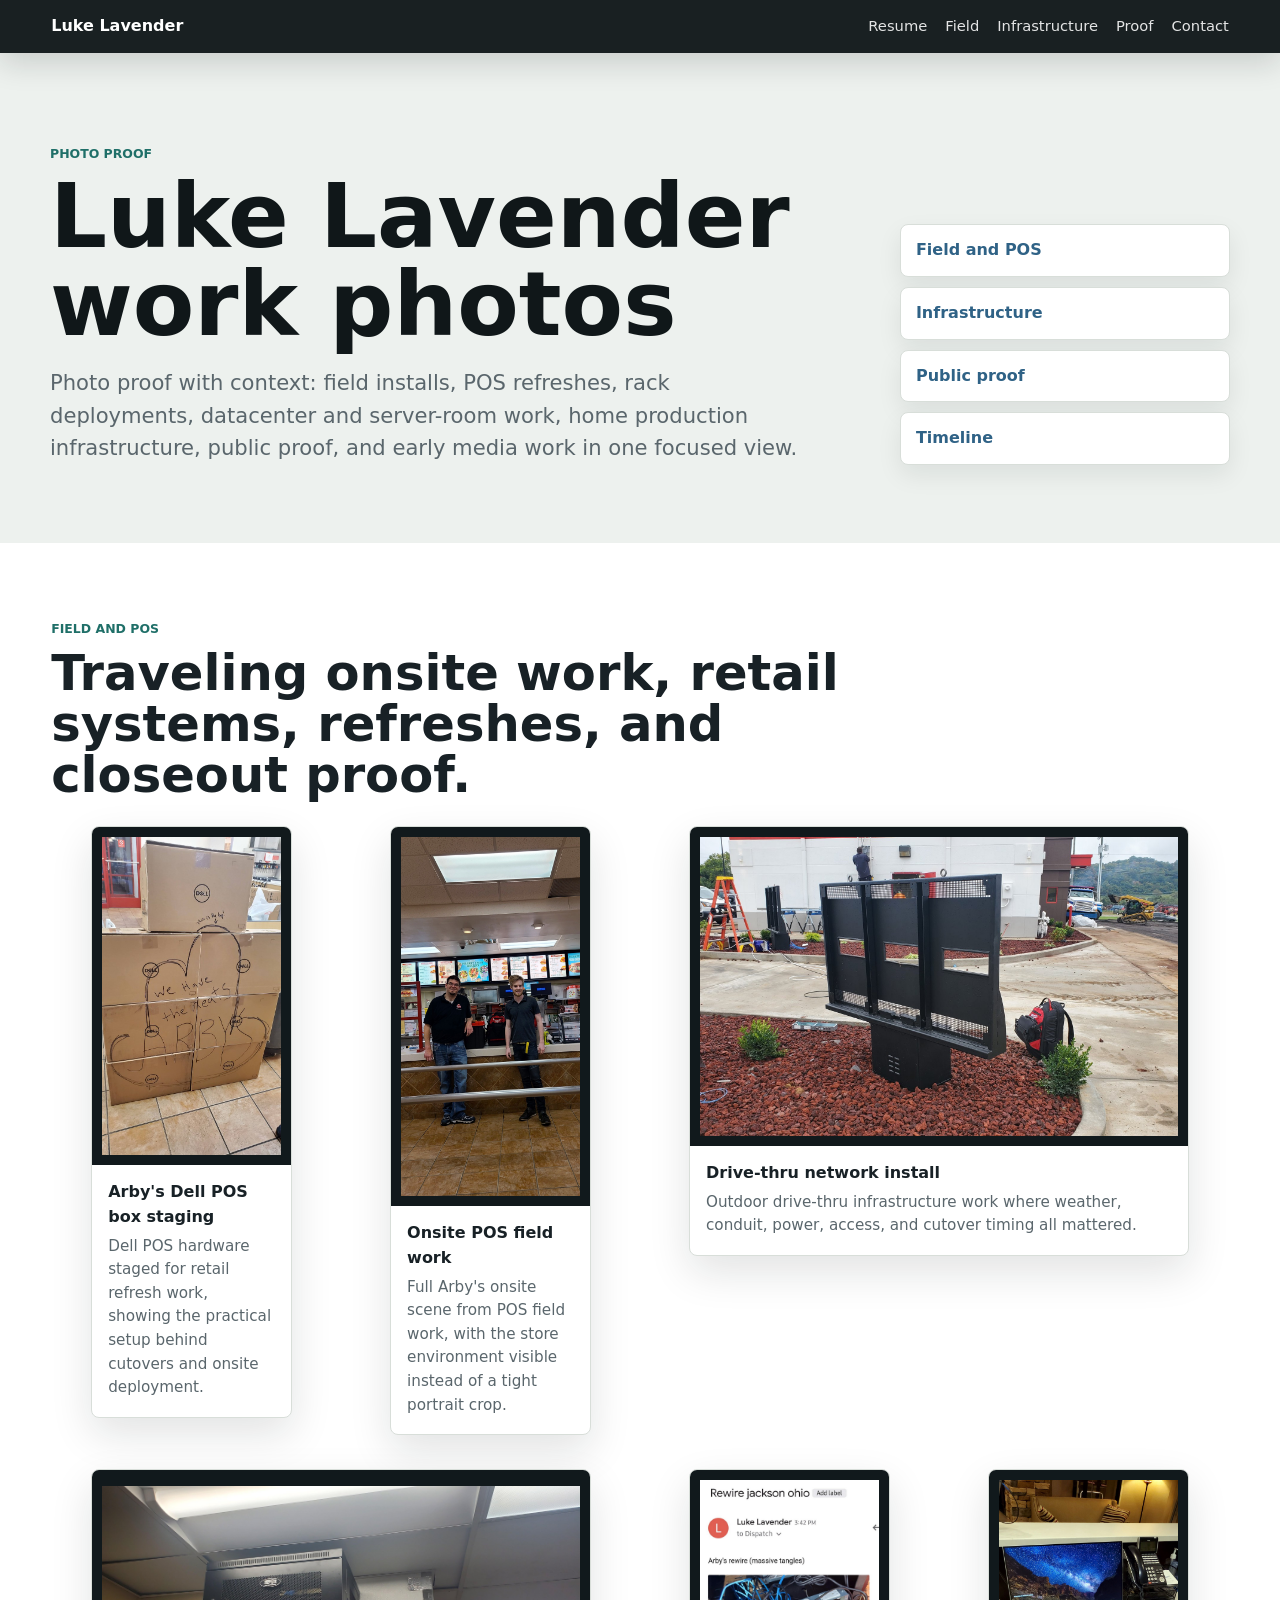
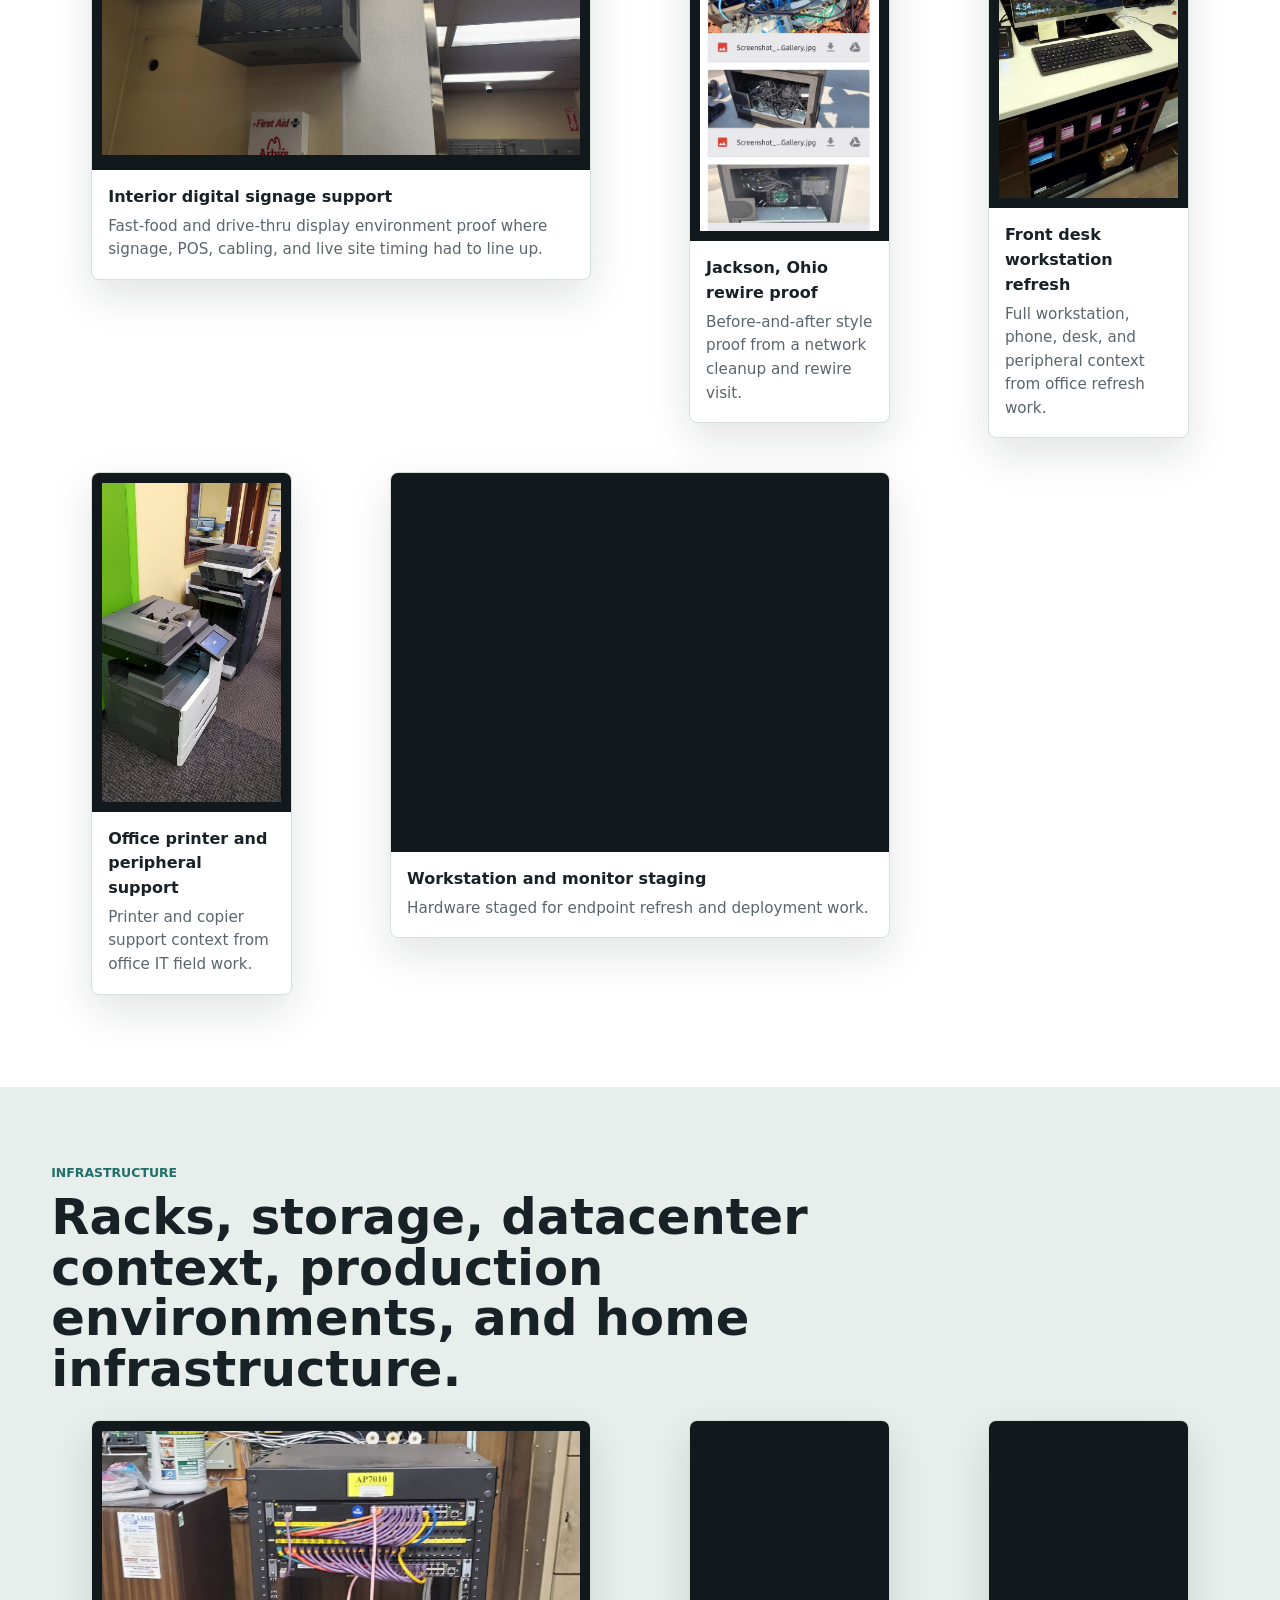
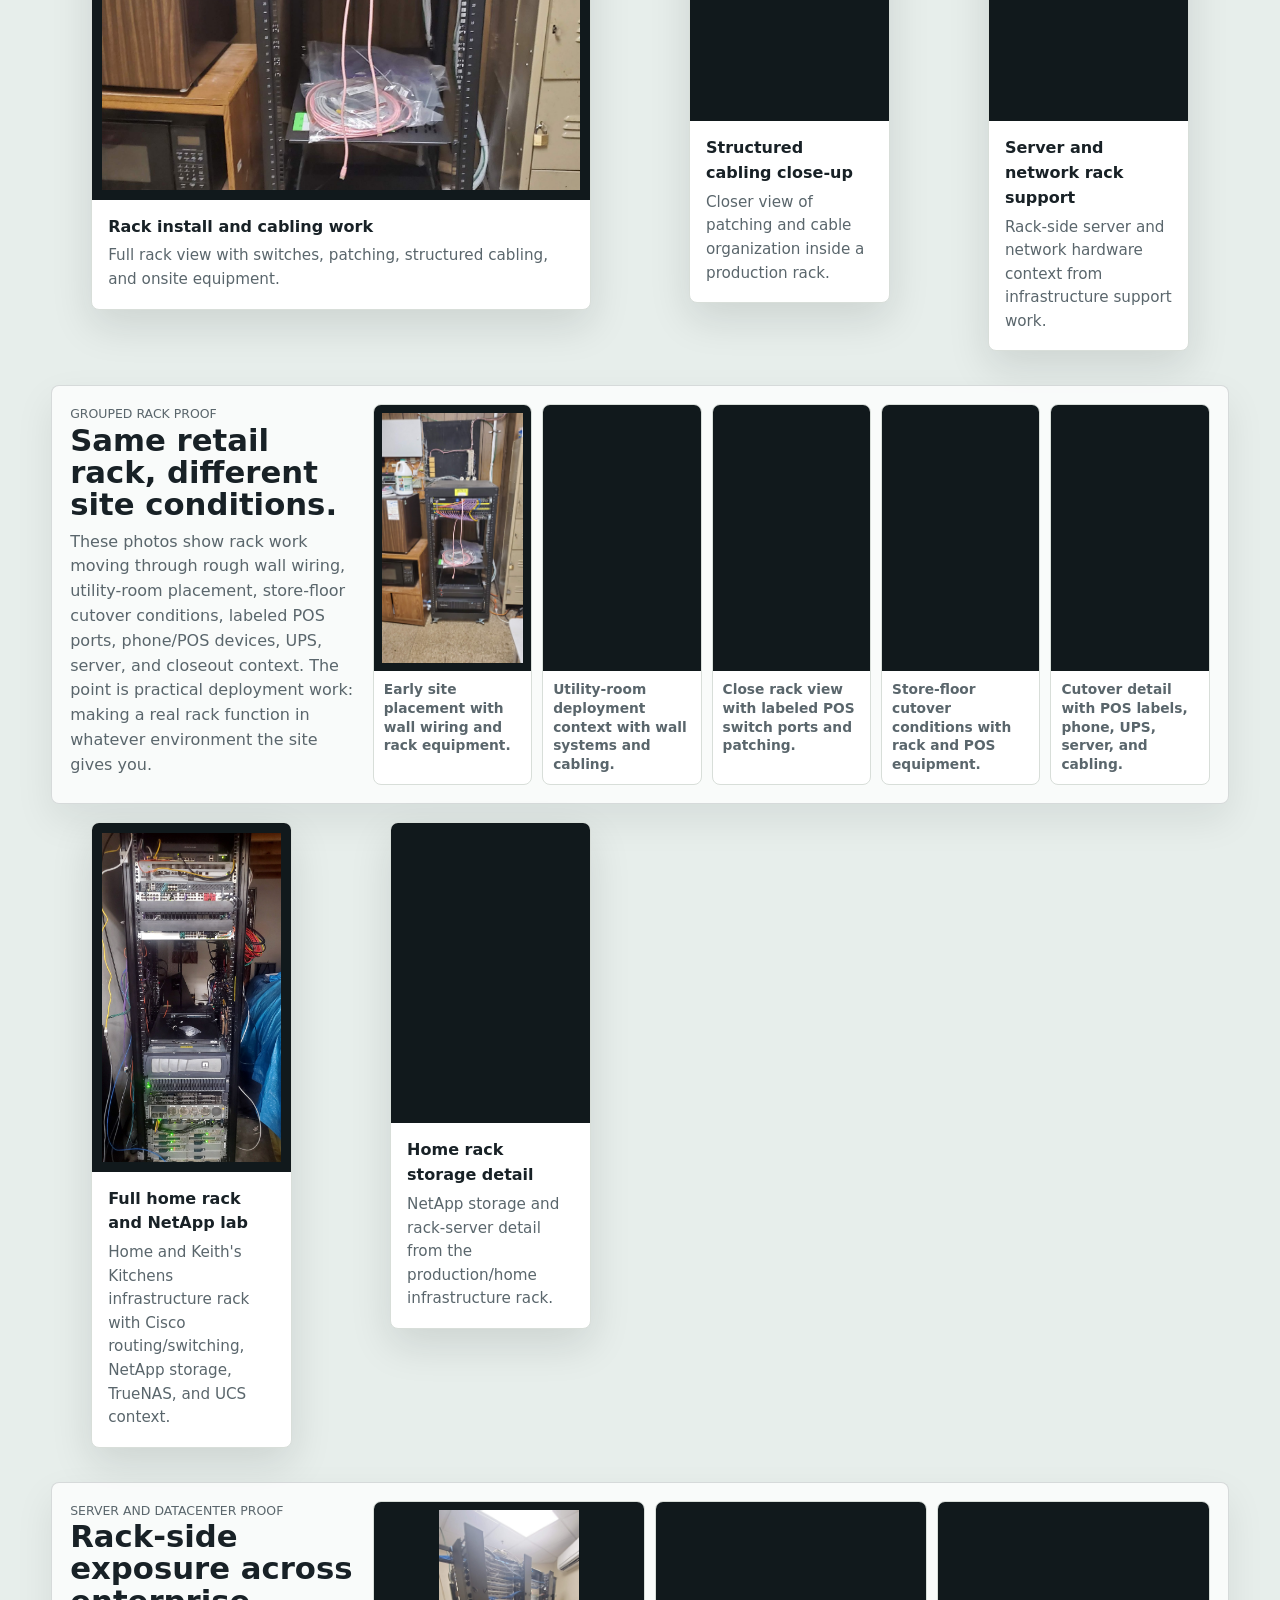
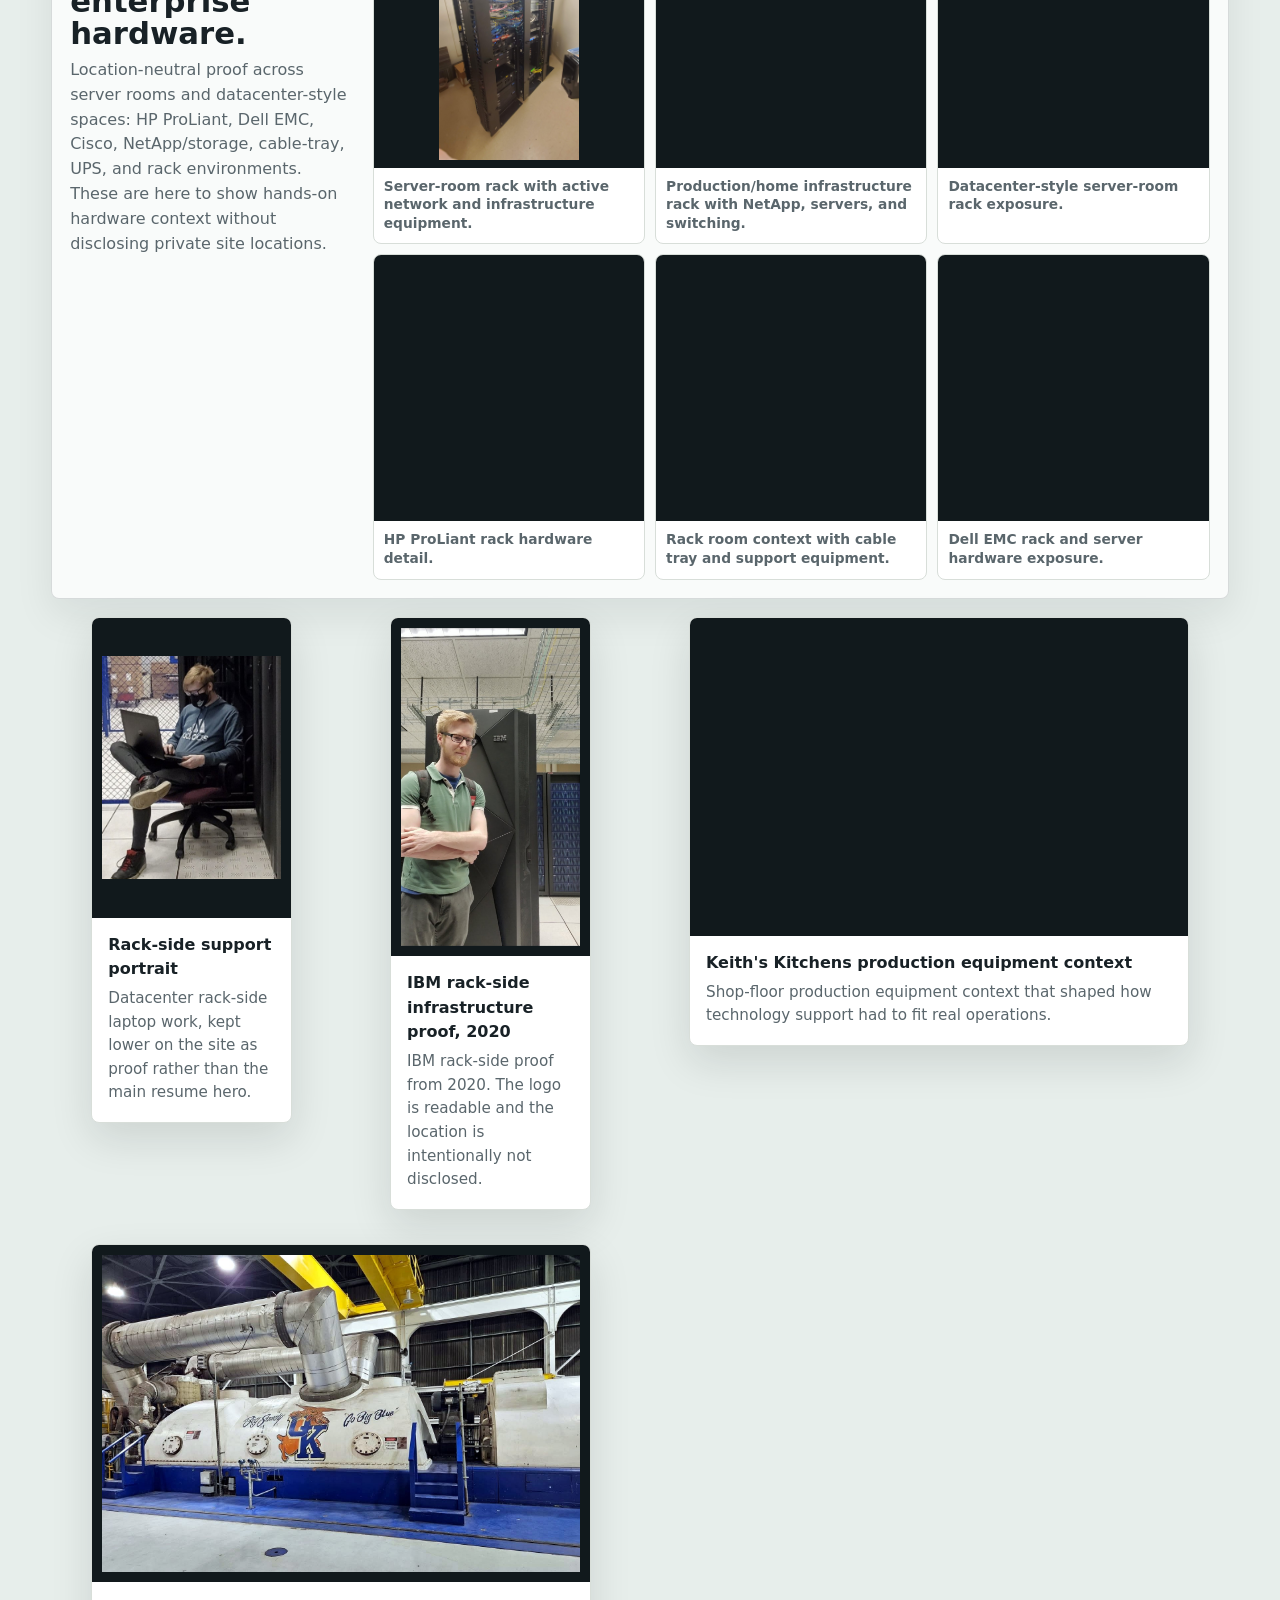
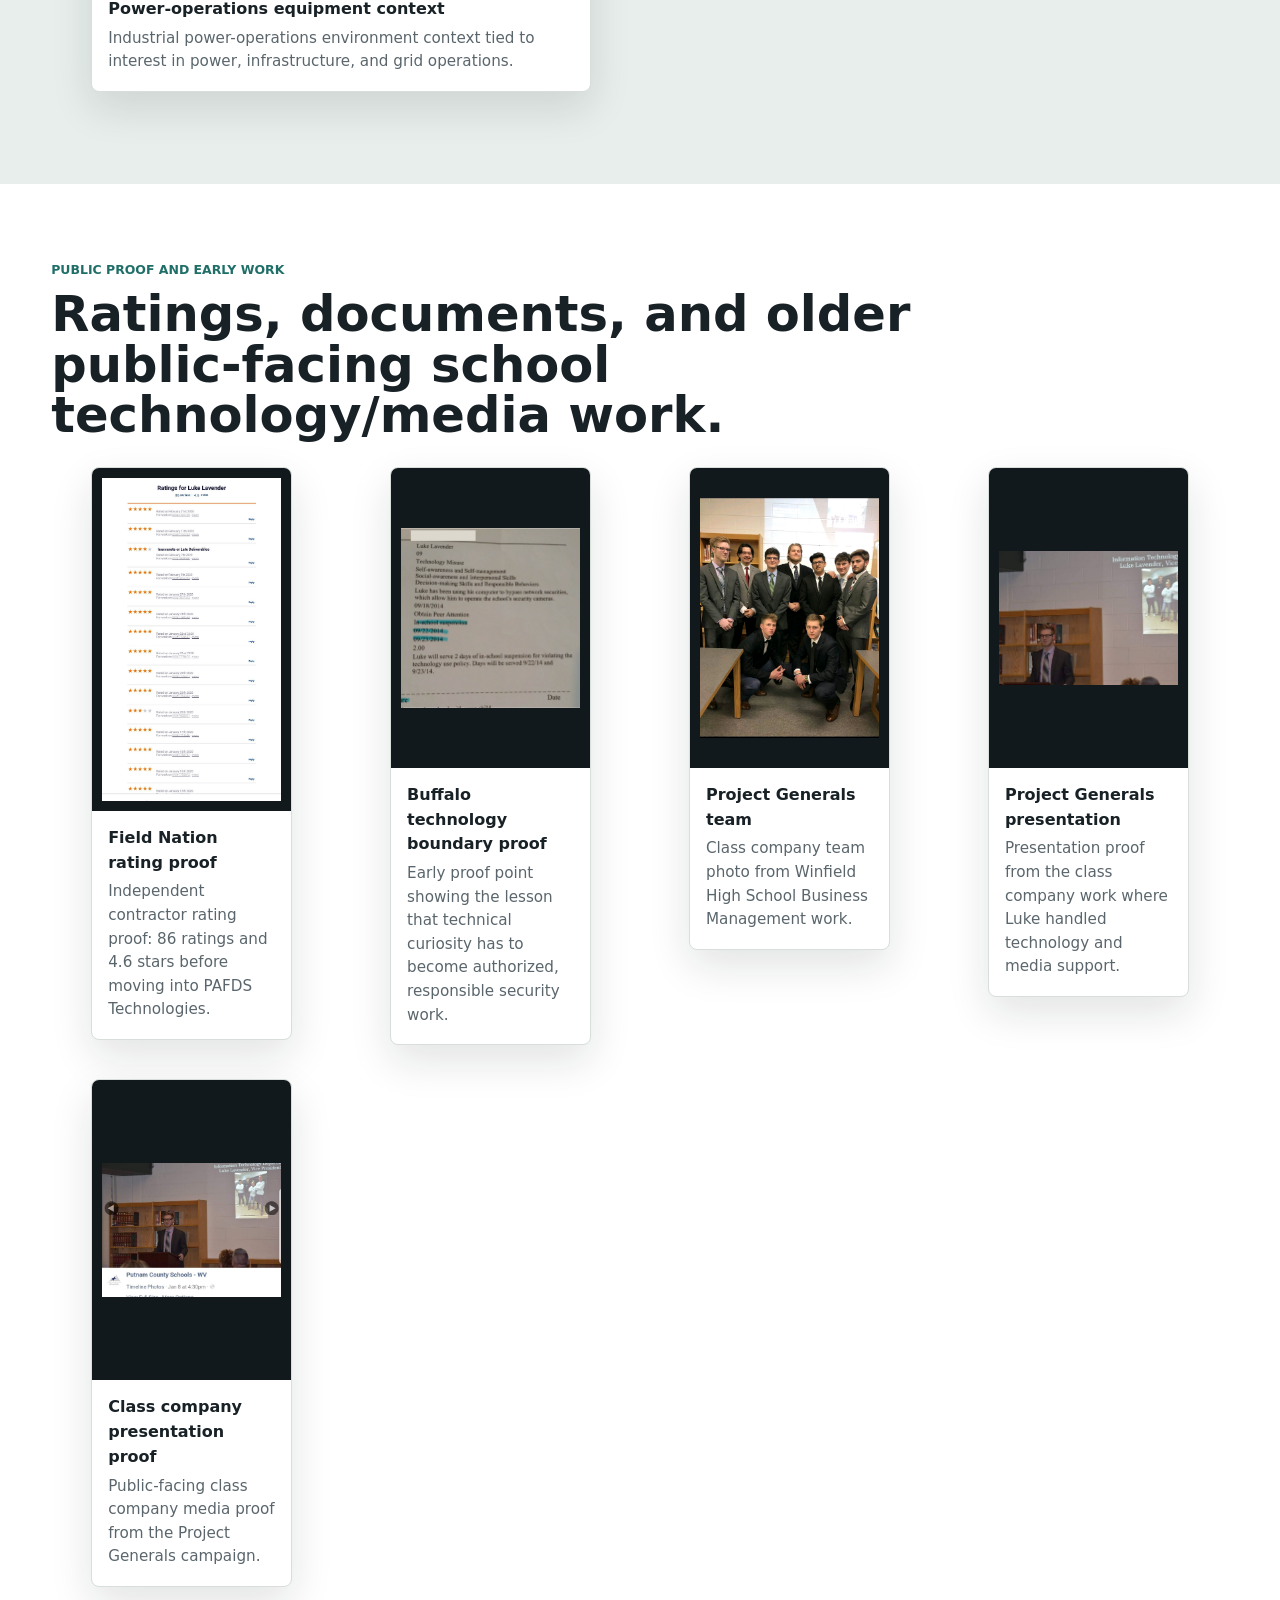
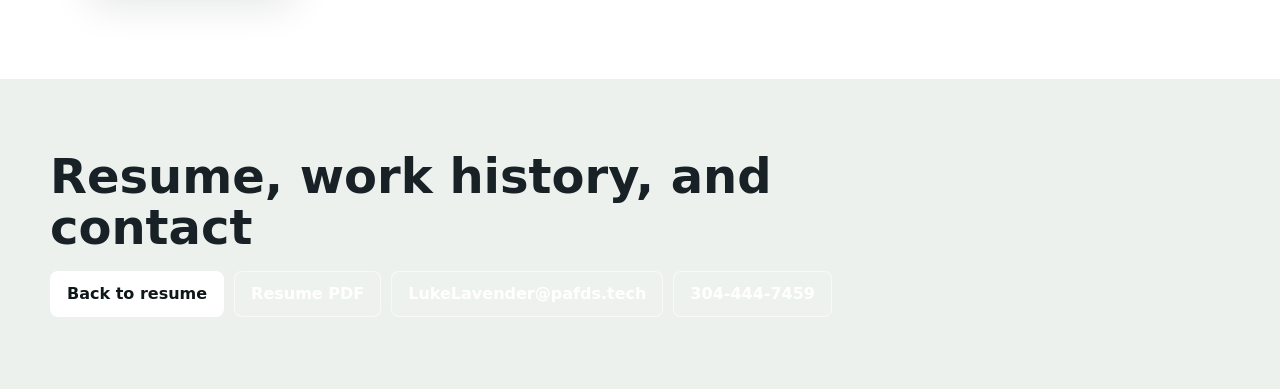
==== commit 32836eb2: "Add grouped rack and server photo proof" ====
--- a/photos.html
+++ b/photos.html
@@ -4,19 +4,19 @@
   <meta charset="utf-8">
   <meta name="viewport" content="width=device-width, initial-scale=1">
   <title>Luke Lavender | Photo Proof</title>
-  <meta name="description" content="Photo proof for Luke Lavender's professional technology work, including field IT, POS refreshes, datacenter support, infrastructure, home lab, public proof, and Project Generals media.">
+  <meta name="description" content="Photo proof for Luke Lavender's professional technology work, including field IT, POS refreshes, rack deployments, datacenter support, infrastructure, home production systems, public proof, and Project Generals media.">
   <meta name="robots" content="index,follow,max-image-preview:large">
   <link rel="canonical" href="https://lukelavender.com/photos.html">
   <meta property="og:title" content="Luke Lavender | Photo Proof">
-  <meta property="og:description" content="A photo-first view of Luke Lavender's field IT, infrastructure, datacenter, home lab, and public proof images.">
+  <meta property="og:description" content="A photo-first view of Luke Lavender's field IT, infrastructure, rack deployment, datacenter, home production, and public proof images.">
   <meta property="og:url" content="https://lukelavender.com/photos.html">
   <meta property="og:type" content="website">
   <meta property="og:image" content="https://lukelavender.com/assets/proof/rack-cabling-wide.jpg">
   <meta name="twitter:card" content="summary_large_image">
   <meta name="twitter:title" content="Luke Lavender | Photo Proof">
-  <meta name="twitter:description" content="A photo-first view of Luke Lavender's field IT, infrastructure, datacenter, home lab, and public proof images.">
+  <meta name="twitter:description" content="A photo-first view of Luke Lavender's field IT, infrastructure, rack deployment, datacenter, home production, and public proof images.">
   <meta name="twitter:image" content="https://lukelavender.com/assets/proof/rack-cabling-wide.jpg">
-  <link rel="stylesheet" href="styles.css?v=20260606-mobile-proof-polish">
+  <link rel="stylesheet" href="styles.css?v=20260606-rack-proof-batch">
 </head>
 <body class="photo-body">
   <header class="site-header solid-header" aria-label="Primary navigation">
@@ -35,7 +35,7 @@
       <div>
         <p class="eyebrow">Photo Proof</p>
         <h1>Luke Lavender work photos</h1>
-        <p>Photo proof with context: field installs, POS refreshes, datacenter and rack work, home infrastructure, public proof, and early media work in one focused view.</p>
+        <p>Photo proof with context: field installs, POS refreshes, rack deployments, datacenter and server-room work, home production infrastructure, public proof, and early media work in one focused view.</p>
       </div>
       <div class="photo-actions" aria-label="Photo categories">
         <a href="#field">Field and POS</a>
@@ -63,6 +63,10 @@
           <a href="assets/proof/drive-thru-network-install.jpg" target="_blank" rel="noopener"><img loading="lazy" decoding="async" src="assets/proof/drive-thru-network-install.jpg" alt="Outdoor drive-thru network installation in progress"></a>
           <figcaption><strong>Drive-thru network install</strong><span>Outdoor drive-thru infrastructure work where weather, conduit, power, access, and cutover timing all mattered.</span></figcaption>
         </figure>
+        <figure class="photo-card wide-photo">
+          <a href="assets/proof/interior-digital-signage-support.jpg" target="_blank" rel="noopener"><img loading="lazy" decoding="async" src="assets/proof/interior-digital-signage-support.jpg" alt="Interior digital signage and drive-thru display support context"></a>
+          <figcaption><strong>Interior digital signage support</strong><span>Fast-food and drive-thru display environment proof where signage, POS, cabling, and live site timing had to line up.</span></figcaption>
+        </figure>
         <figure class="photo-card">
           <a href="assets/proof/arbys-rewire-proof-redacted.jpg?v=20260606-jackson" target="_blank" rel="noopener"><img loading="lazy" decoding="async" src="assets/proof/arbys-rewire-proof-redacted.jpg?v=20260606-jackson" alt="Jackson Ohio Arby's rewire proof screenshot"></a>
           <figcaption><strong>Jackson, Ohio rewire proof</strong><span>Before-and-after style proof from a network cleanup and rewire visit.</span></figcaption>
@@ -100,6 +104,35 @@
           <a href="assets/proof/server-network-rack.jpg" target="_blank" rel="noopener"><img loading="lazy" decoding="async" src="assets/proof/server-network-rack.jpg" alt="Server and network rack hardware with active equipment"></a>
           <figcaption><strong>Server and network rack support</strong><span>Rack-side server and network hardware context from infrastructure support work.</span></figcaption>
         </figure>
+        <article class="photo-story">
+          <div class="photo-story-copy">
+            <p class="eyebrow">Grouped Rack Proof</p>
+            <h3>Same retail rack, different site conditions.</h3>
+            <p>These photos show rack work moving through rough wall wiring, utility-room placement, store-floor cutover conditions, labeled POS ports, phone/POS devices, UPS, server, and closeout context. The point is practical deployment work: making a real rack function in whatever environment the site gives you.</p>
+          </div>
+          <div class="photo-story-grid">
+            <figure>
+              <a href="assets/proof/retail-rack-early-wall-wiring.jpg" target="_blank" rel="noopener"><img loading="lazy" decoding="async" src="assets/proof/retail-rack-early-wall-wiring.jpg" alt="Retail rack with wall wiring and site equipment before closeout"></a>
+              <figcaption>Early site placement with wall wiring and rack equipment.</figcaption>
+            </figure>
+            <figure>
+              <a href="assets/proof/retail-rack-utility-room-wide.jpg" target="_blank" rel="noopener"><img loading="lazy" decoding="async" src="assets/proof/retail-rack-utility-room-wide.jpg" alt="Retail rack in utility room with wall systems and cabling"></a>
+              <figcaption>Utility-room deployment context with wall systems and cabling.</figcaption>
+            </figure>
+            <figure>
+              <a href="assets/proof/retail-rack-deployment-close.jpg" target="_blank" rel="noopener"><img loading="lazy" decoding="async" src="assets/proof/retail-rack-deployment-close.jpg" alt="Retail rack close view with labeled switch ports and POS cabling"></a>
+              <figcaption>Close rack view with labeled POS switch ports and patching.</figcaption>
+            </figure>
+            <figure>
+              <a href="assets/proof/retail-rack-site-aisle-cutover.jpg" target="_blank" rel="noopener"><img loading="lazy" decoding="async" src="assets/proof/retail-rack-site-aisle-cutover.jpg" alt="Retail rack staged in store aisle during cutover work"></a>
+              <figcaption>Store-floor cutover conditions with rack and POS equipment.</figcaption>
+            </figure>
+            <figure>
+              <a href="assets/proof/retail-rack-cutover-detail.jpg" target="_blank" rel="noopener"><img loading="lazy" decoding="async" src="assets/proof/retail-rack-cutover-detail.jpg" alt="Retail rack cutover detail with POS labels, phone, UPS, server, and cabling"></a>
+              <figcaption>Cutover detail with POS labels, phone, UPS, server, and cabling.</figcaption>
+            </figure>
+          </div>
+        </article>
         <figure class="photo-card tall-photo">
           <a href="assets/proof/home-rack-netapp-lab.jpg" target="_blank" rel="noopener"><img loading="lazy" decoding="async" src="assets/proof/home-rack-netapp-lab.jpg" alt="Home lab rack with NetApp storage, Dell servers, switching, patch panels, and KVM console"></a>
           <figcaption><strong>Full home rack and NetApp lab</strong><span>Home and Keith's Kitchens infrastructure rack with Cisco routing/switching, NetApp storage, TrueNAS, and UCS context.</span></figcaption>
@@ -108,6 +141,39 @@
           <a href="assets/proof/home-rack-netapp-storage-detail.jpg" target="_blank" rel="noopener"><img loading="lazy" decoding="async" src="assets/proof/home-rack-netapp-storage-detail.jpg" alt="Home lab rack detail with NetApp storage and Dell rack servers"></a>
           <figcaption><strong>Home rack storage detail</strong><span>NetApp storage and rack-server detail from the production/home infrastructure rack.</span></figcaption>
         </figure>
+        <article class="photo-story balanced-story">
+          <div class="photo-story-copy">
+            <p class="eyebrow">Server and Datacenter Proof</p>
+            <h3>Rack-side exposure across enterprise hardware.</h3>
+            <p>Location-neutral proof across server rooms and datacenter-style spaces: HP ProLiant, Dell EMC, Cisco, NetApp/storage, cable-tray, UPS, and rack environments. These are here to show hands-on hardware context without disclosing private site locations.</p>
+          </div>
+          <div class="photo-story-grid">
+            <figure>
+              <a href="assets/proof/server-room-network-rack-2020.jpg" target="_blank" rel="noopener"><img loading="lazy" decoding="async" src="assets/proof/server-room-network-rack-2020.jpg" alt="Tall server and network rack in a server room"></a>
+              <figcaption>Server-room rack with active network and infrastructure equipment.</figcaption>
+            </figure>
+            <figure>
+              <a href="assets/proof/production-rack-netapp-server-stack.jpg" target="_blank" rel="noopener"><img loading="lazy" decoding="async" src="assets/proof/production-rack-netapp-server-stack.jpg" alt="Production rack with NetApp, servers, and network equipment"></a>
+              <figcaption>Production/home infrastructure rack with NetApp, servers, and switching.</figcaption>
+            </figure>
+            <figure>
+              <a href="assets/proof/datacenter-server-room-wide.jpg" target="_blank" rel="noopener"><img loading="lazy" decoding="async" src="assets/proof/datacenter-server-room-wide.jpg" alt="Datacenter-style server room with multiple racks"></a>
+              <figcaption>Datacenter-style server-room rack exposure.</figcaption>
+            </figure>
+            <figure>
+              <a href="assets/proof/hp-proliant-server-rack-detail.jpg" target="_blank" rel="noopener"><img loading="lazy" decoding="async" src="assets/proof/hp-proliant-server-rack-detail.jpg" alt="HP ProLiant server rack detail"></a>
+              <figcaption>HP ProLiant rack hardware detail.</figcaption>
+            </figure>
+            <figure>
+              <a href="assets/proof/datacenter-cable-tray-rack-context.jpg" target="_blank" rel="noopener"><img loading="lazy" decoding="async" src="assets/proof/datacenter-cable-tray-rack-context.jpg" alt="Datacenter-style space with racks, cable tray, and support equipment"></a>
+              <figcaption>Rack room context with cable tray and support equipment.</figcaption>
+            </figure>
+            <figure>
+              <a href="assets/proof/datacenter-dell-emc-rack.jpg" target="_blank" rel="noopener"><img loading="lazy" decoding="async" src="assets/proof/datacenter-dell-emc-rack.jpg" alt="Dell EMC rack and server hardware in a datacenter-style room"></a>
+              <figcaption>Dell EMC rack and server hardware exposure.</figcaption>
+            </figure>
+          </div>
+        </article>
         <figure class="photo-card tall-photo">
           <a href="assets/proof/datacenter-laptop-portrait.jpg" target="_blank" rel="noopener"><img loading="lazy" decoding="async" src="assets/proof/datacenter-laptop-portrait.jpg" alt="Luke using a laptop beside datacenter racks"></a>
           <figcaption><strong>Rack-side support portrait</strong><span>Datacenter rack-side laptop work, kept lower on the site as proof rather than the main resume hero.</span></figcaption>
--- a/styles.css
+++ b/styles.css
@@ -1063,6 +1063,73 @@
 
 .photo-card figcaption span {
   color: var(--muted);
+}
+
+.photo-story {
+  grid-column: 1 / -1;
+  display: grid;
+  grid-template-columns: minmax(220px, 0.34fr) minmax(0, 1fr);
+  gap: 18px;
+  align-items: start;
+  padding: 18px;
+  border: 1px solid rgba(31, 48, 54, 0.16);
+  border-radius: 8px;
+  background: rgba(255, 255, 255, 0.76);
+  box-shadow: 0 16px 38px rgba(16, 23, 25, 0.08);
+}
+
+.photo-story-copy h3 {
+  max-width: 360px;
+  margin-bottom: 9px;
+  font-size: clamp(1.35rem, 2.4vw, 2rem);
+  line-height: 1.05;
+}
+
+.photo-story-copy p {
+  margin-bottom: 0;
+  color: var(--muted);
+  font-weight: 500;
+}
+
+.photo-story-grid {
+  display: grid;
+  grid-template-columns: repeat(auto-fit, minmax(145px, 1fr));
+  gap: 10px;
+}
+
+.photo-story-grid figure {
+  overflow: hidden;
+  margin: 0;
+  border: 1px solid var(--line);
+  border-radius: 8px;
+  background: #fff;
+}
+
+.photo-story-grid a {
+  display: grid;
+  min-height: 168px;
+  place-items: center;
+  padding: 8px;
+  background: #11191c;
+}
+
+.photo-story-grid img {
+  width: auto;
+  max-width: 100%;
+  max-height: 250px;
+  object-fit: contain;
+}
+
+.photo-story-grid figcaption {
+  padding: 9px 10px 11px;
+  color: var(--muted);
+  font-size: 0.86rem;
+  font-weight: 650;
+  line-height: 1.35;
+}
+
+.photo-story.balanced-story .photo-story-grid {
+  grid-template-columns: repeat(3, minmax(0, 1fr));
 }
 
 .photo-close {
@@ -1628,6 +1695,31 @@
     max-height: 62vh;
   }
 
+  .photo-story {
+    grid-template-columns: 1fr;
+    padding: 14px;
+  }
+
+  .photo-story-copy h3 {
+    max-width: none;
+  }
+
+  .photo-story-grid {
+    grid-template-columns: 1fr;
+  }
+
+  .photo-story.balanced-story .photo-story-grid {
+    grid-template-columns: 1fr;
+  }
+
+  .photo-story-grid a {
+    min-height: 210px;
+  }
+
+  .photo-story-grid img {
+    max-height: 58vh;
+  }
+
   .education-feature-photo {
     min-height: 230px;
   }
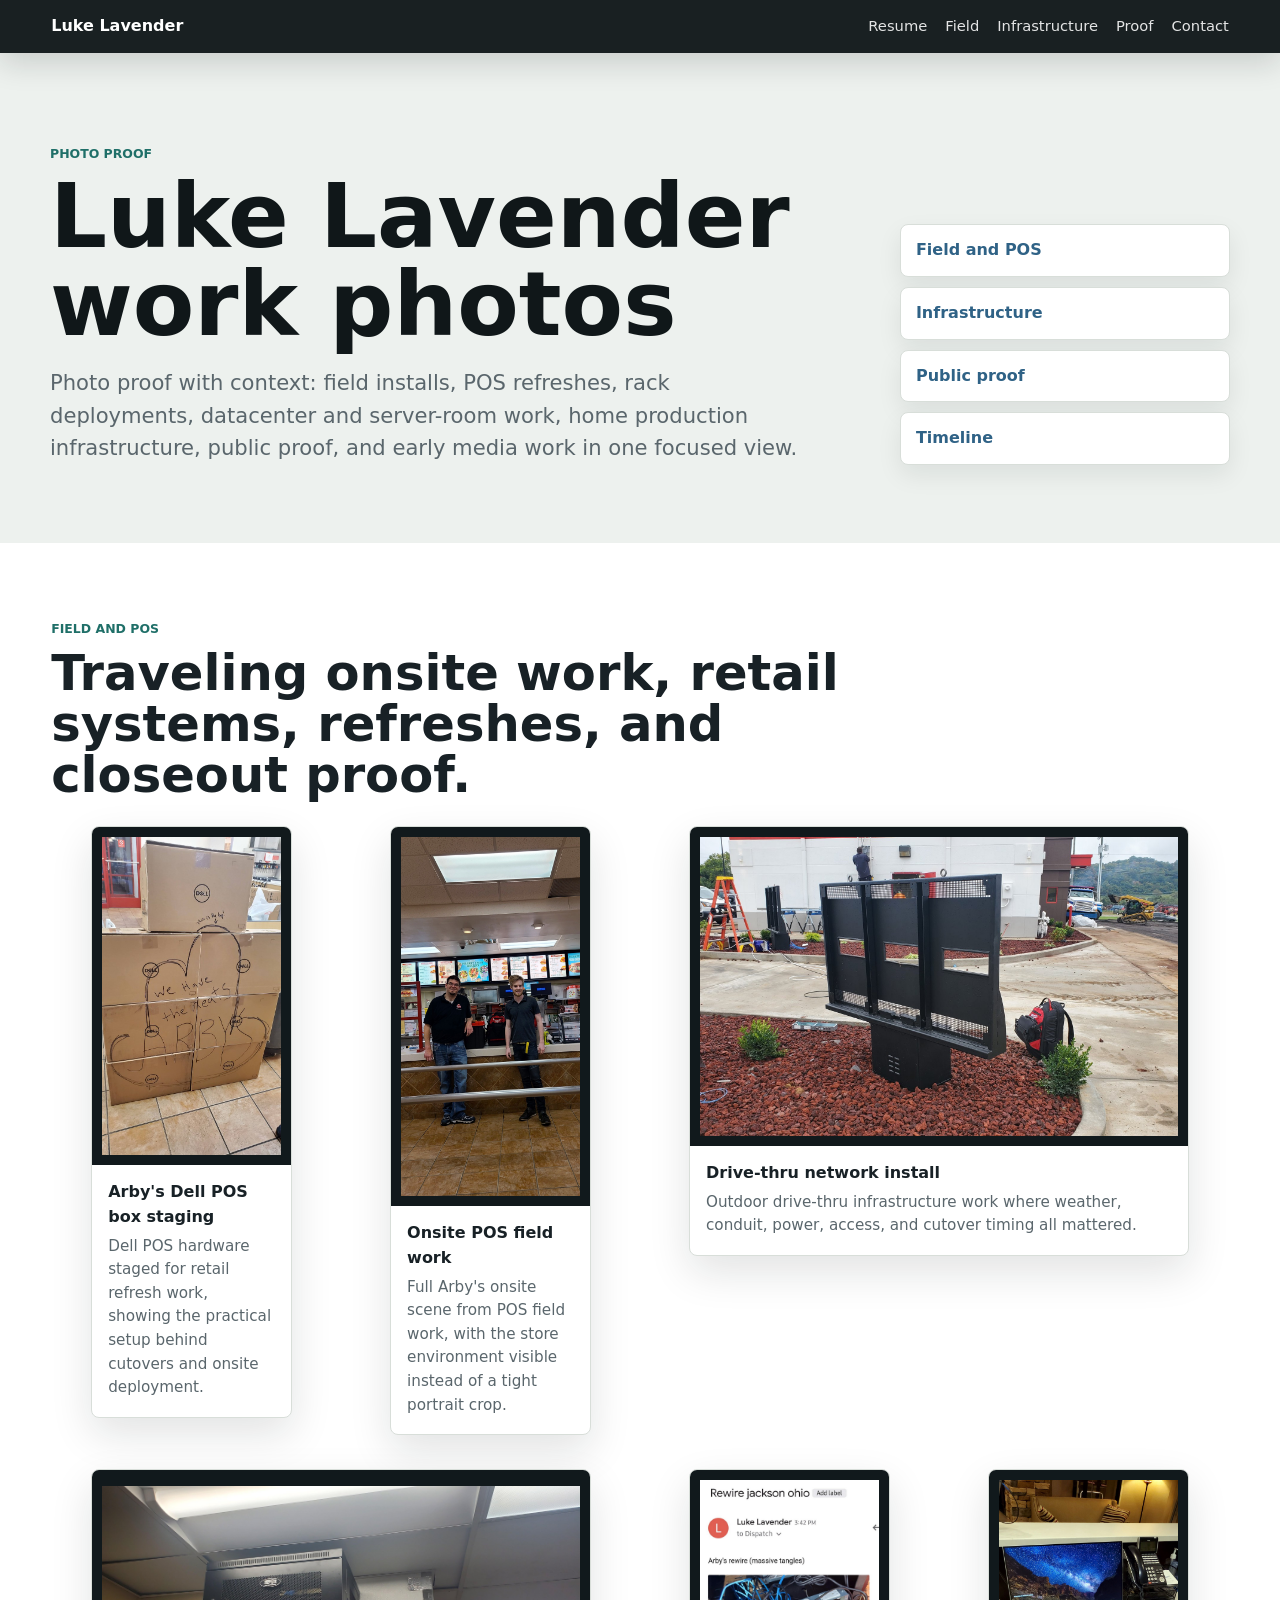
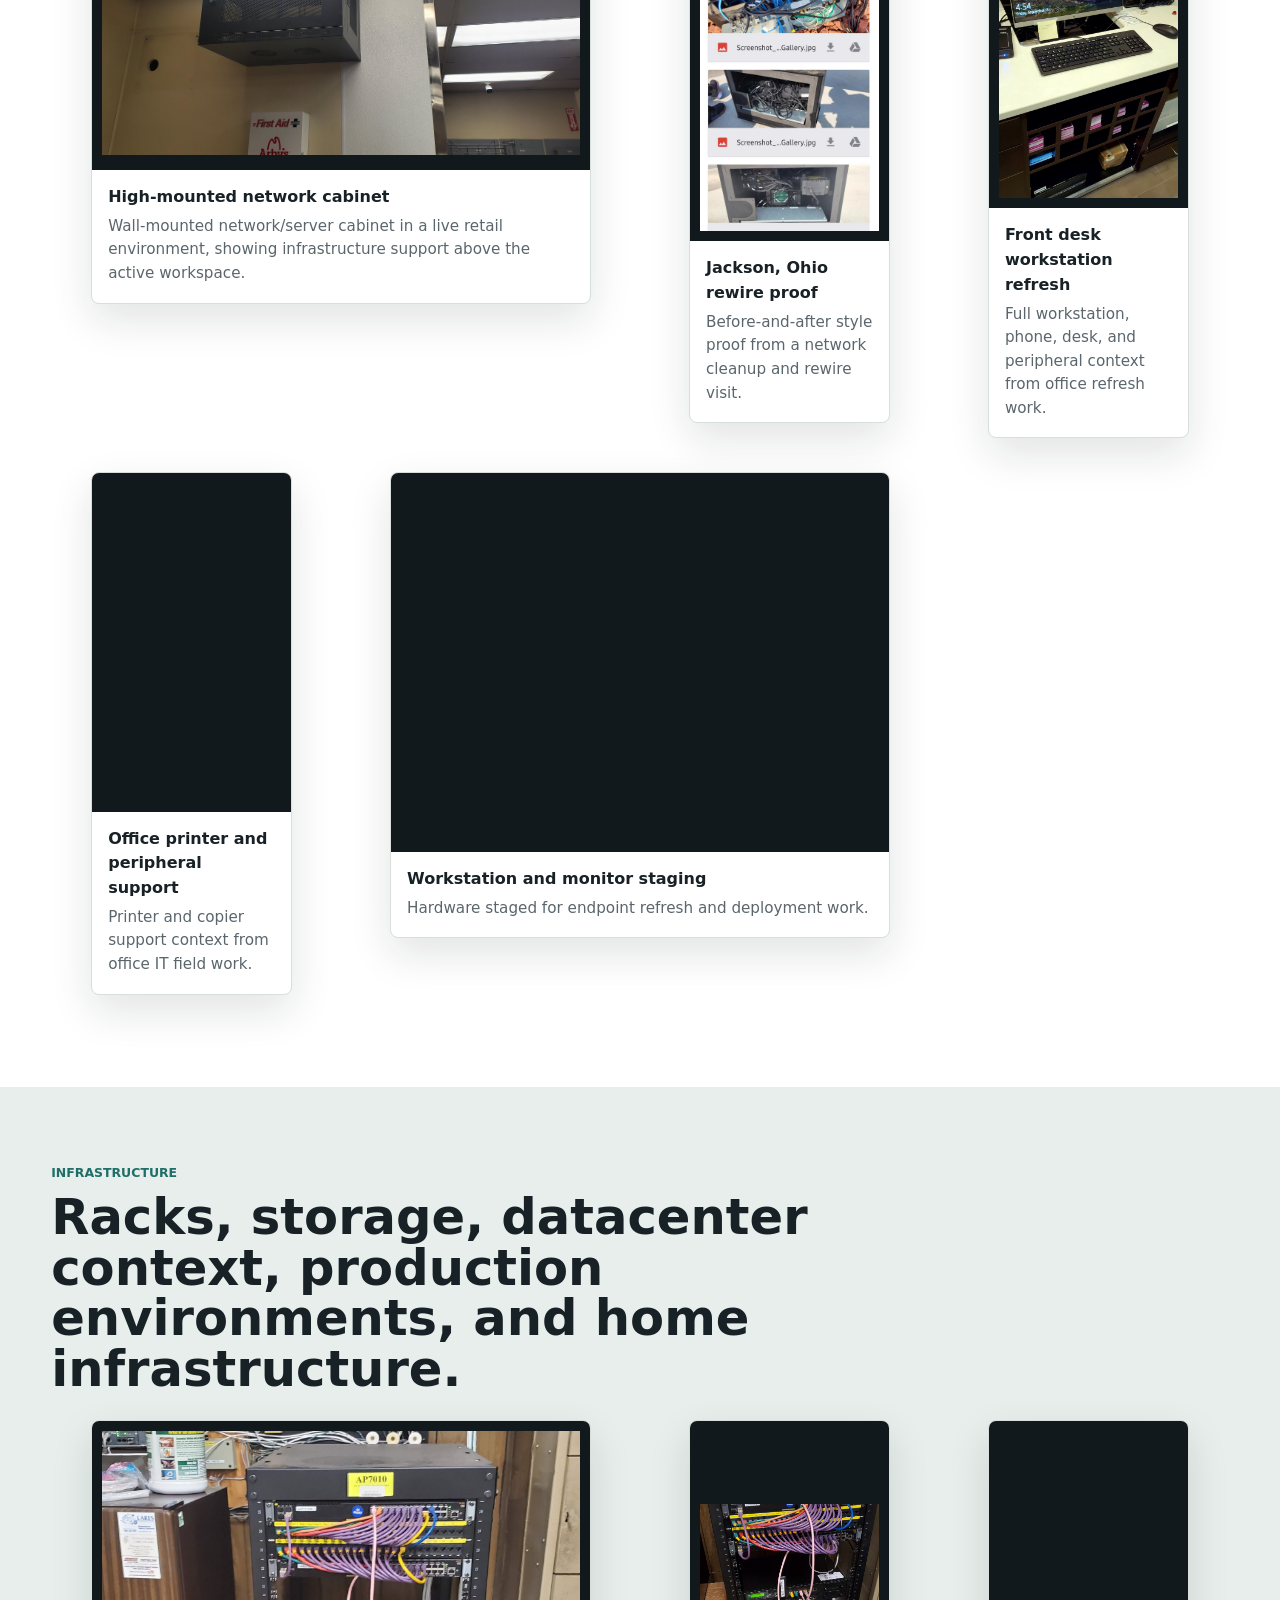
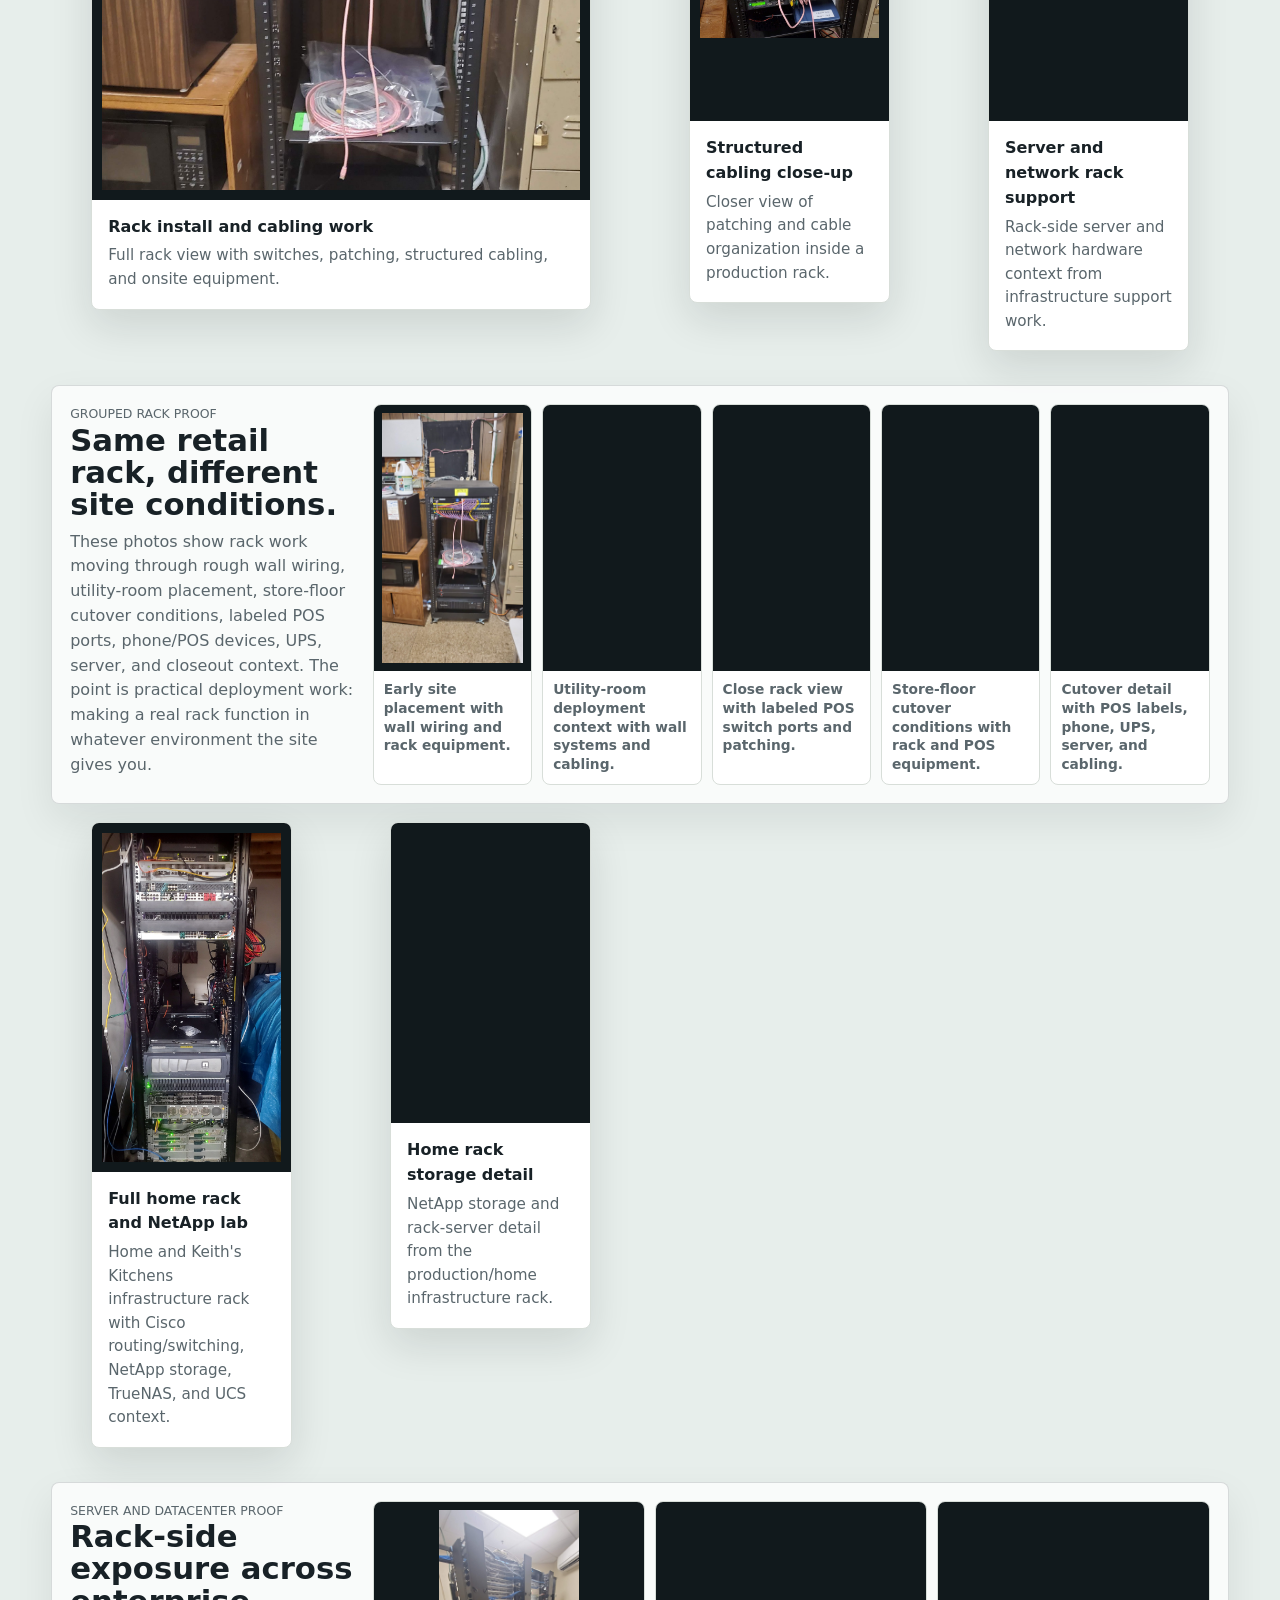
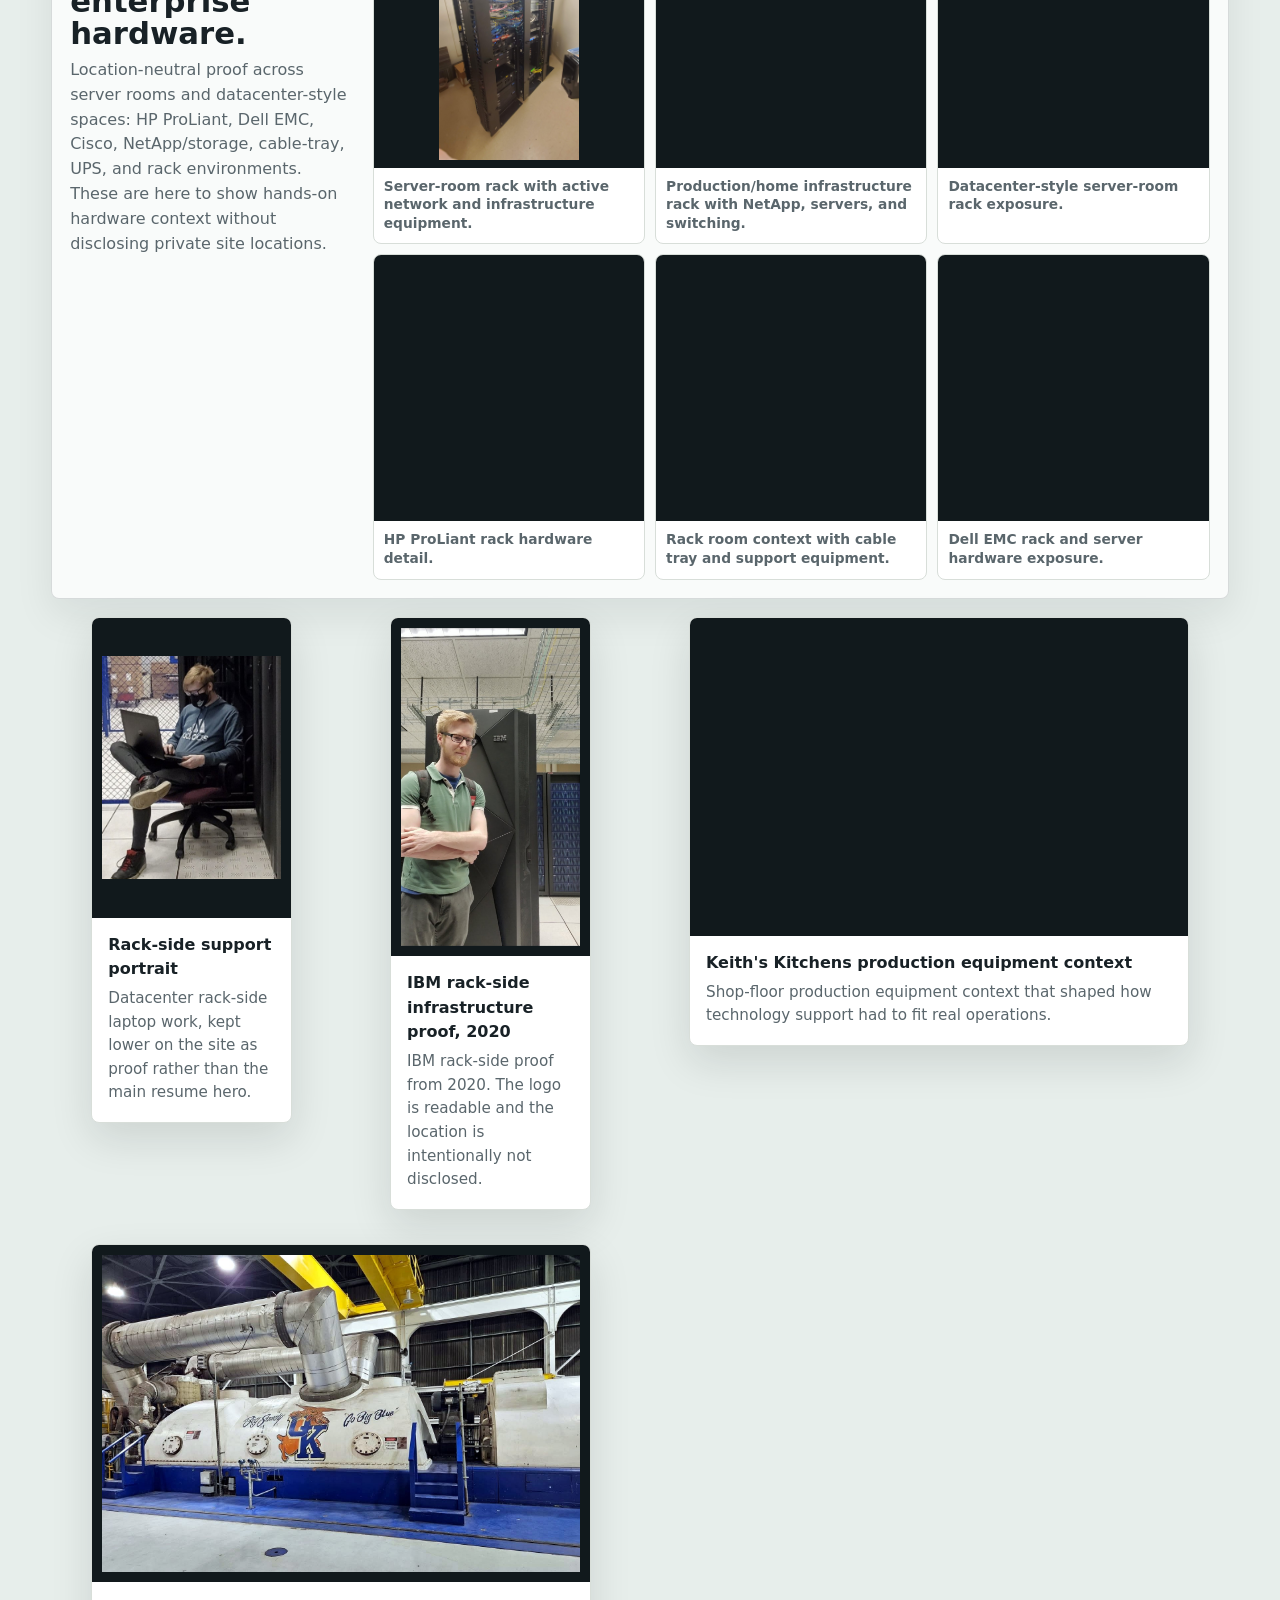
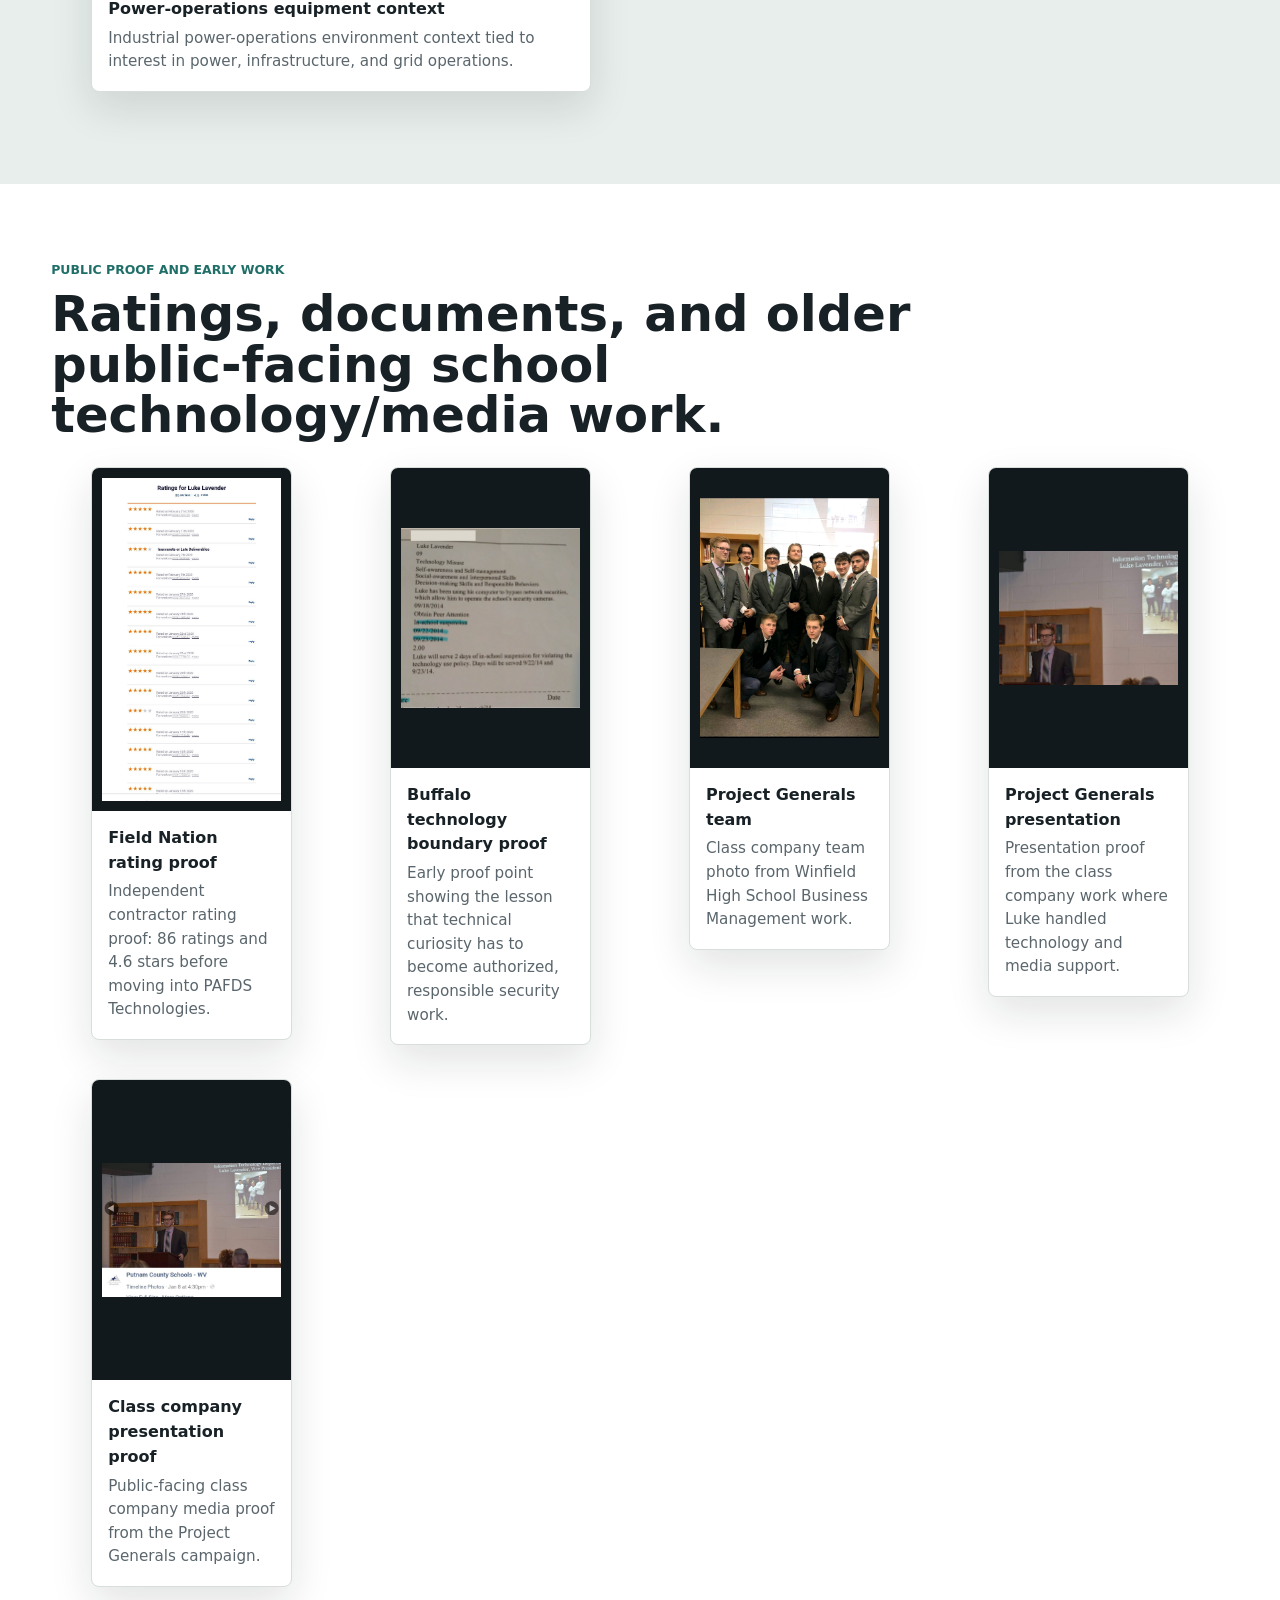
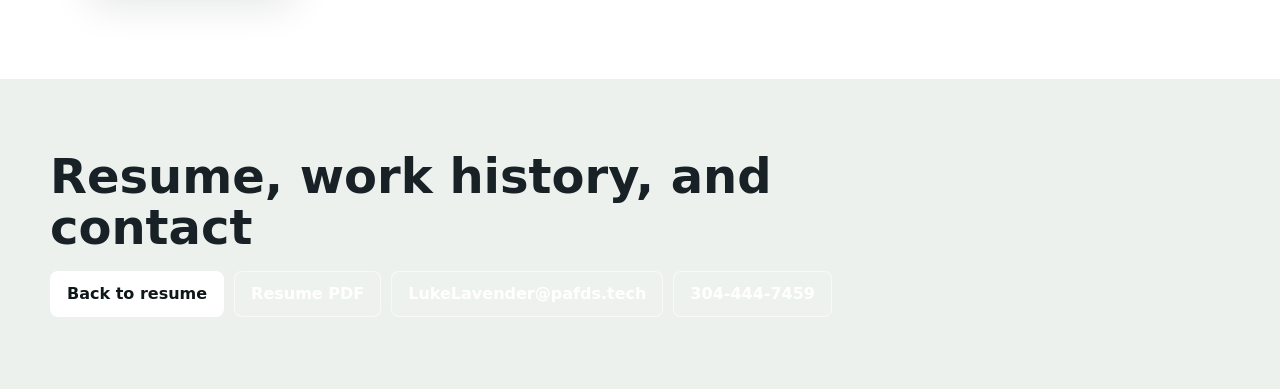
==== commit a60b2339: "Fix resume dates and photo proof labels" ====
--- a/photos.html
+++ b/photos.html
@@ -7,6 +7,8 @@
   <meta name="description" content="Photo proof for Luke Lavender's professional technology work, including field IT, POS refreshes, rack deployments, datacenter support, infrastructure, home production systems, public proof, and Project Generals media.">
   <meta name="robots" content="index,follow,max-image-preview:large">
   <link rel="canonical" href="https://lukelavender.com/photos.html">
+  <link rel="icon" href="/favicon.ico" sizes="any">
+  <link rel="apple-touch-icon" href="/assets/apple-touch-icon.png">
   <meta property="og:title" content="Luke Lavender | Photo Proof">
   <meta property="og:description" content="A photo-first view of Luke Lavender's field IT, infrastructure, rack deployment, datacenter, home production, and public proof images.">
   <meta property="og:url" content="https://lukelavender.com/photos.html">
@@ -16,7 +18,7 @@
   <meta name="twitter:title" content="Luke Lavender | Photo Proof">
   <meta name="twitter:description" content="A photo-first view of Luke Lavender's field IT, infrastructure, rack deployment, datacenter, home production, and public proof images.">
   <meta name="twitter:image" content="https://lukelavender.com/assets/proof/rack-cabling-wide.jpg">
-  <link rel="stylesheet" href="styles.css?v=20260606-rack-proof-batch">
+  <link rel="stylesheet" href="styles.css?v=20260607-dated-proof-fix">
 </head>
 <body class="photo-body">
   <header class="site-header solid-header" aria-label="Primary navigation">
@@ -52,20 +54,20 @@
       </div>
       <div class="photo-grid">
         <figure class="photo-card">
-          <a href="assets/proof/arbys-dell-pos-staging.jpg?v=20260606-dell-boxes-full" target="_blank" rel="noopener"><img loading="lazy" decoding="async" src="assets/proof/arbys-dell-pos-staging.jpg?v=20260606-dell-boxes-full" alt="Arby's Dell POS boxes staged for rollout"></a>
+          <a href="assets/proof/arbys-dell-pos-staging.jpg?v=20260606-dell-boxes-full" target="_blank" rel="noopener"><img loading="eager" fetchpriority="high" decoding="async" src="assets/proof/arbys-dell-pos-staging.jpg?v=20260606-dell-boxes-full" alt="Arby's Dell POS boxes staged for rollout"></a>
           <figcaption><strong>Arby's Dell POS box staging</strong><span>Dell POS hardware staged for retail refresh work, showing the practical setup behind cutovers and onsite deployment.</span></figcaption>
         </figure>
         <figure class="photo-card">
-          <a href="assets/proof/arbys-onsite-luke.jpg?v=20260606-full-photo-fix" target="_blank" rel="noopener"><img loading="lazy" decoding="async" src="assets/proof/arbys-onsite-luke.jpg?v=20260606-full-photo-fix" alt="Luke onsite at Arby's during POS field work"></a>
+          <a href="assets/proof/arbys-onsite-luke.jpg?v=20260606-full-photo-fix" target="_blank" rel="noopener"><img loading="eager" fetchpriority="high" decoding="async" src="assets/proof/arbys-onsite-luke.jpg?v=20260606-full-photo-fix" alt="Luke onsite at Arby's during POS field work"></a>
           <figcaption><strong>Onsite POS field work</strong><span>Full Arby's onsite scene from POS field work, with the store environment visible instead of a tight portrait crop.</span></figcaption>
         </figure>
         <figure class="photo-card wide-photo">
-          <a href="assets/proof/drive-thru-network-install.jpg" target="_blank" rel="noopener"><img loading="lazy" decoding="async" src="assets/proof/drive-thru-network-install.jpg" alt="Outdoor drive-thru network installation in progress"></a>
+          <a href="assets/proof/drive-thru-network-install.jpg" target="_blank" rel="noopener"><img loading="eager" fetchpriority="high" decoding="async" src="assets/proof/drive-thru-network-install.jpg" alt="Outdoor drive-thru network installation in progress"></a>
           <figcaption><strong>Drive-thru network install</strong><span>Outdoor drive-thru infrastructure work where weather, conduit, power, access, and cutover timing all mattered.</span></figcaption>
         </figure>
         <figure class="photo-card wide-photo">
-          <a href="assets/proof/interior-digital-signage-support.jpg" target="_blank" rel="noopener"><img loading="lazy" decoding="async" src="assets/proof/interior-digital-signage-support.jpg" alt="Interior digital signage and drive-thru display support context"></a>
-          <figcaption><strong>Interior digital signage support</strong><span>Fast-food and drive-thru display environment proof where signage, POS, cabling, and live site timing had to line up.</span></figcaption>
+          <a href="assets/proof/high-mounted-network-cabinet.jpg" target="_blank" rel="noopener"><img loading="eager" fetchpriority="high" decoding="async" src="assets/proof/high-mounted-network-cabinet.jpg" alt="High-mounted wall network cabinet near the ceiling in a retail site"></a>
+          <figcaption><strong>High-mounted network cabinet</strong><span>Wall-mounted network/server cabinet in a live retail environment, showing infrastructure support above the active workspace.</span></figcaption>
         </figure>
         <figure class="photo-card">
           <a href="assets/proof/arbys-rewire-proof-redacted.jpg?v=20260606-jackson" target="_blank" rel="noopener"><img loading="lazy" decoding="async" src="assets/proof/arbys-rewire-proof-redacted.jpg?v=20260606-jackson" alt="Jackson Ohio Arby's rewire proof screenshot"></a>
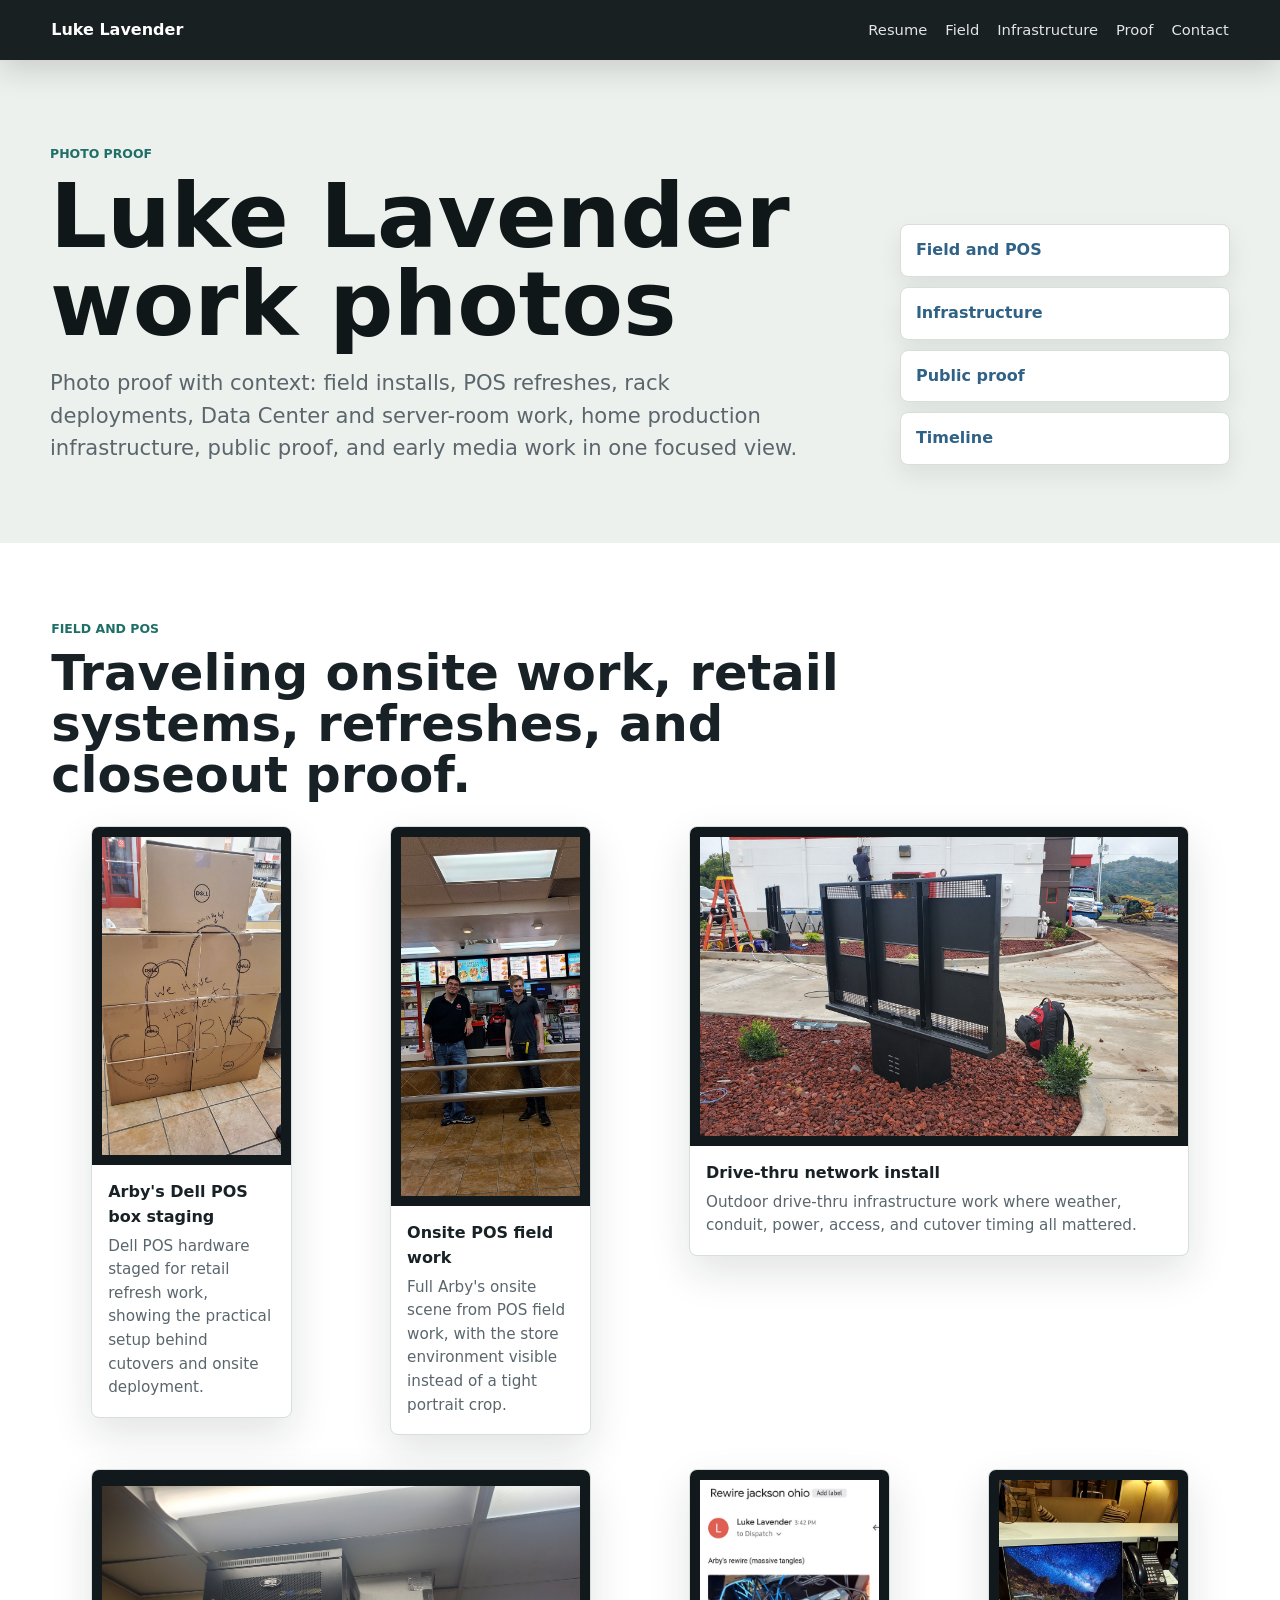
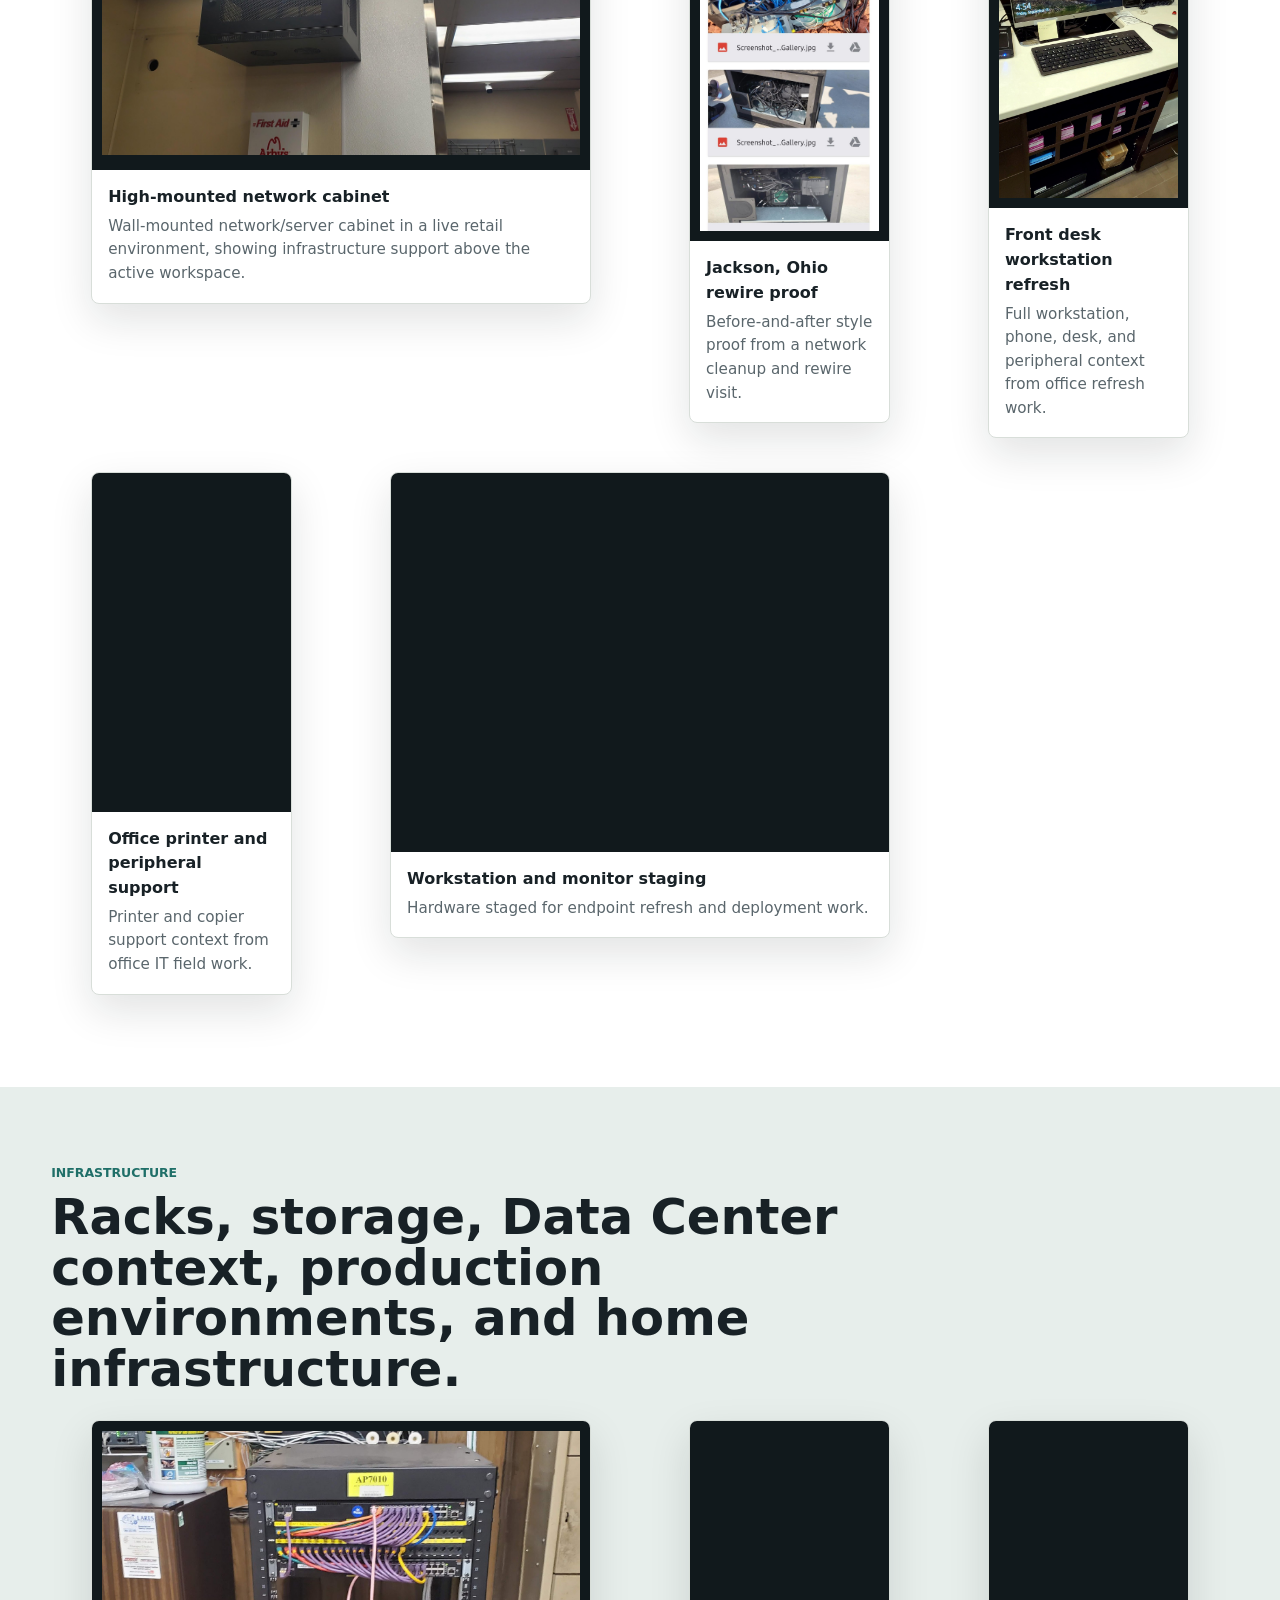
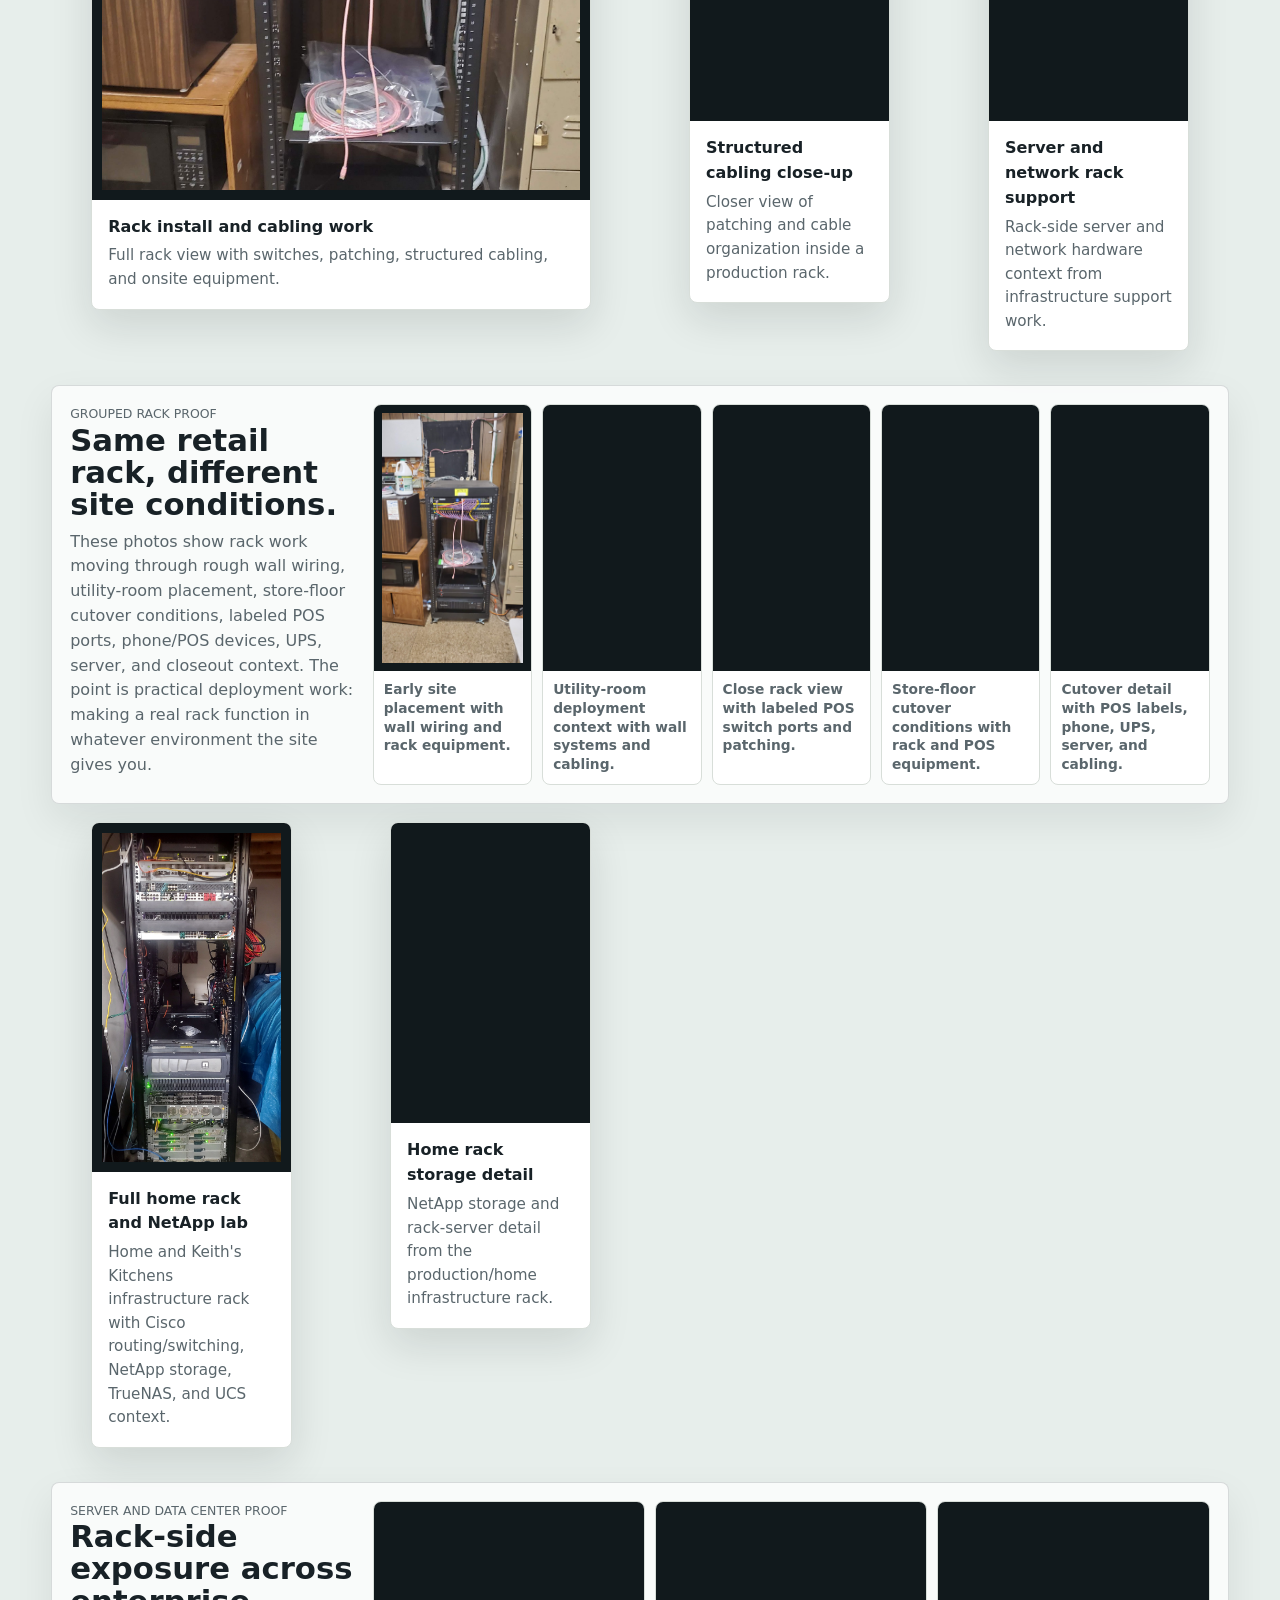
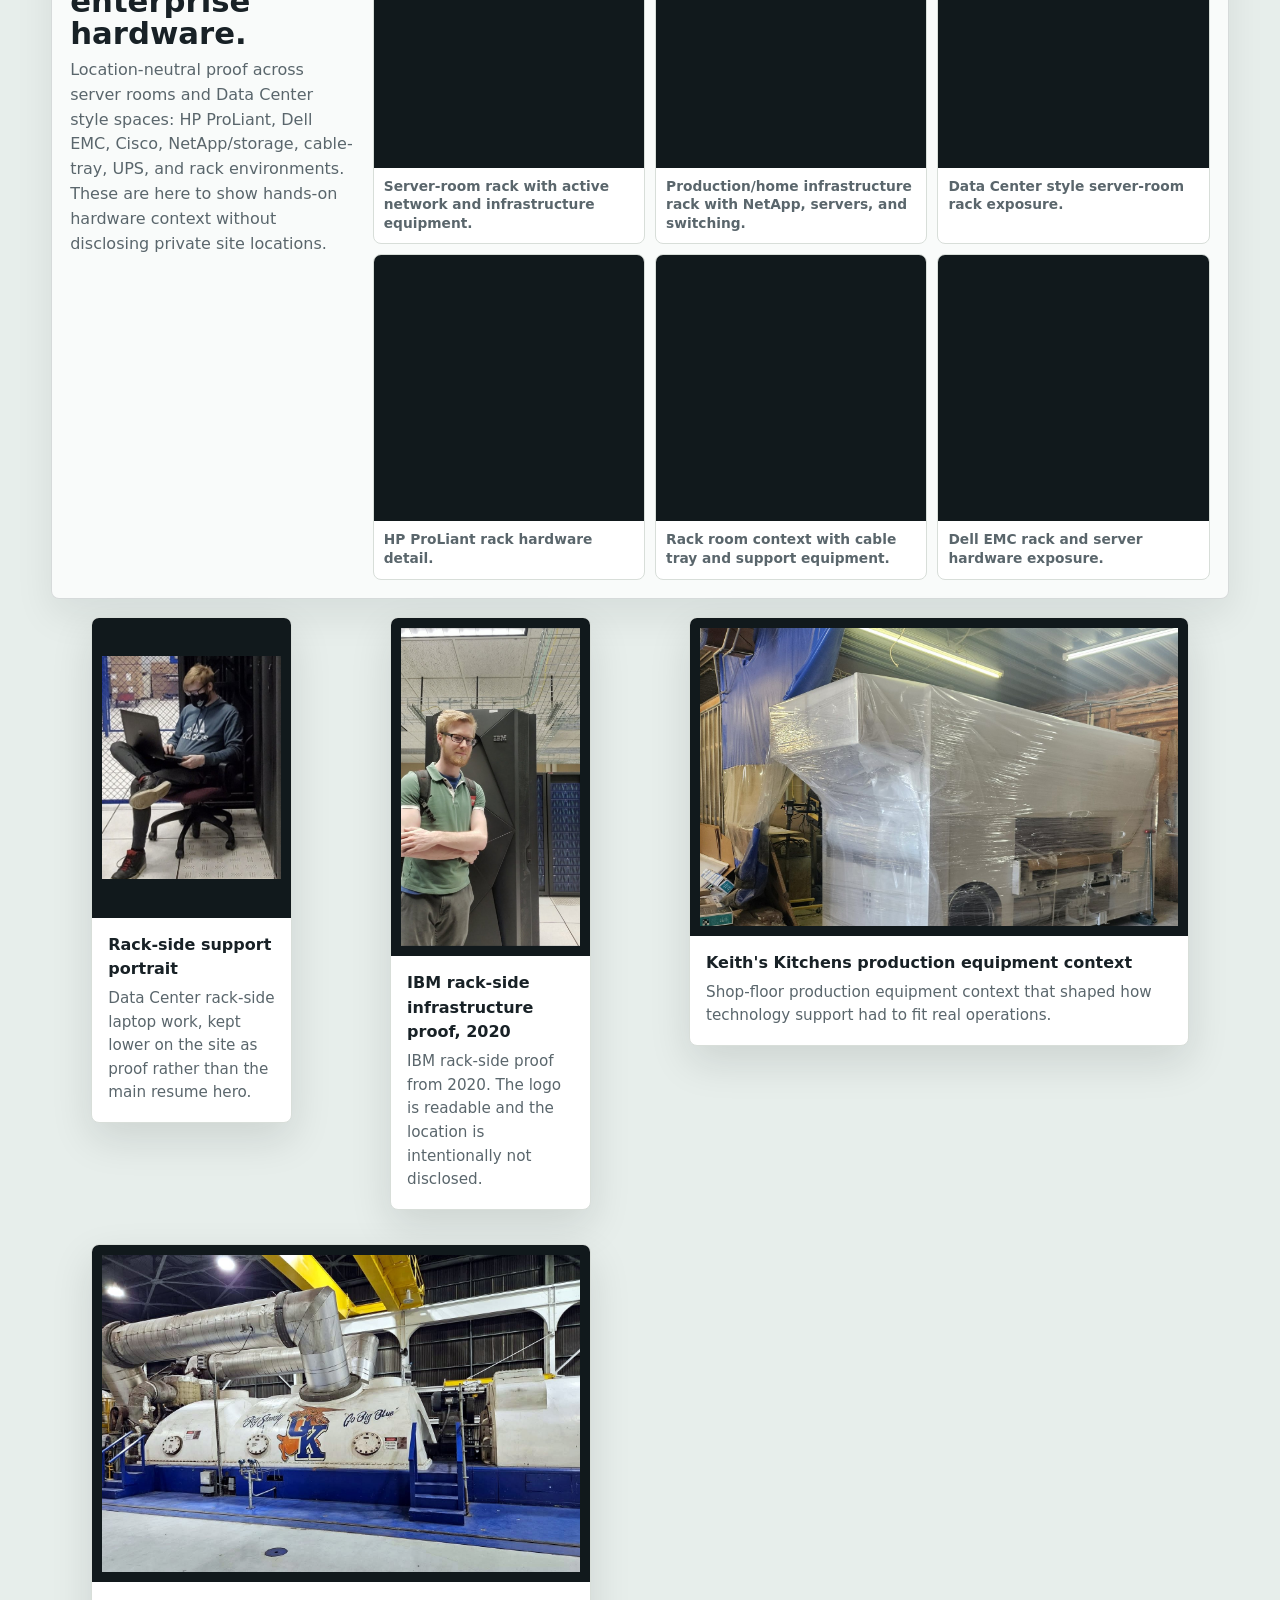
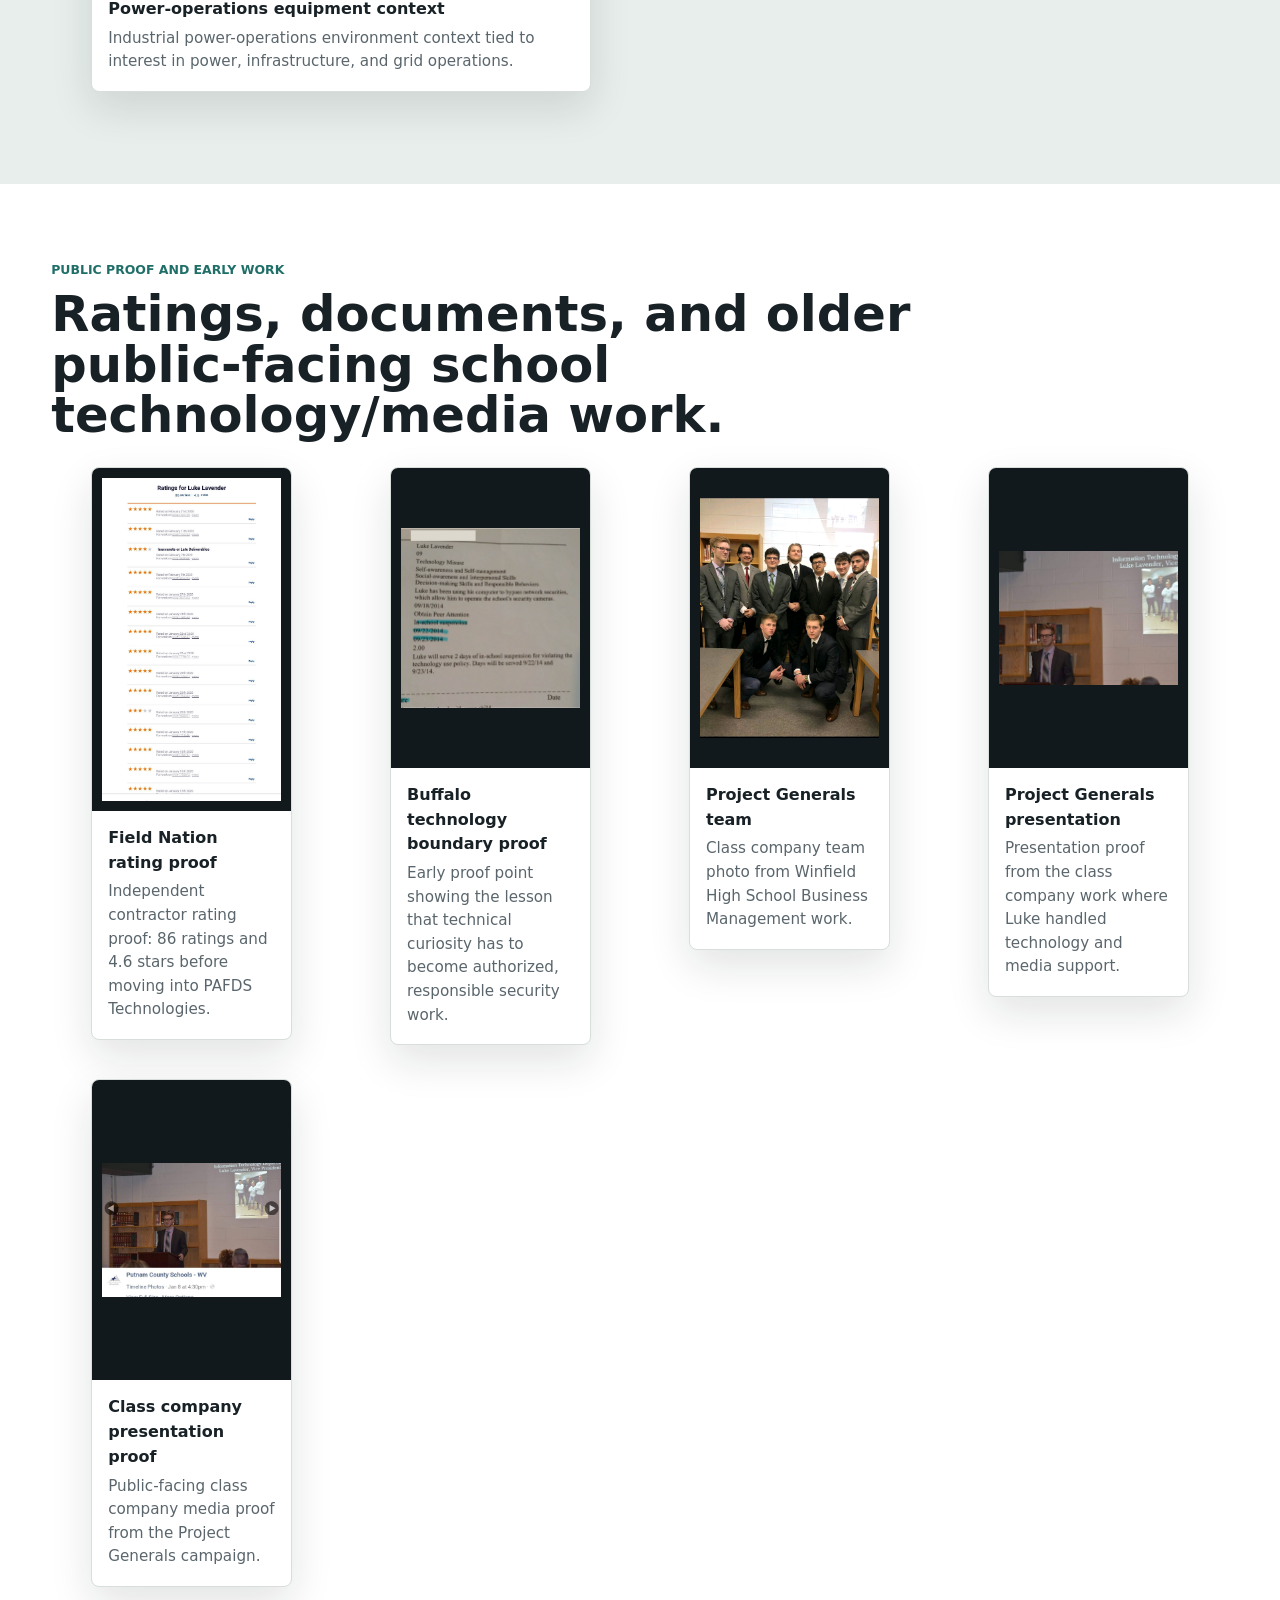
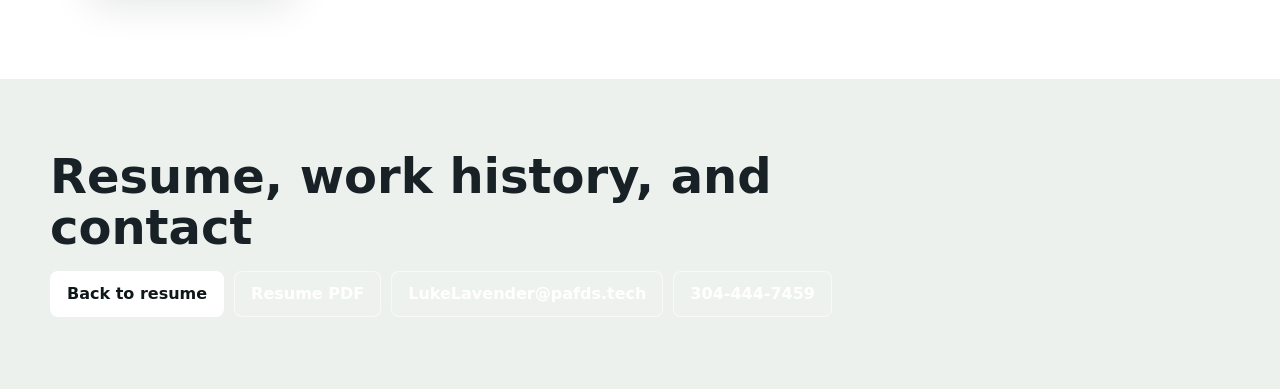
==== commit 2328072d: "Polish resume site QA and career target" ====
--- a/photos.html
+++ b/photos.html
@@ -1,30 +1,30 @@
-<!doctype html>
+<!DOCTYPE html>
 <html lang="en">
 <head>
   <meta charset="utf-8">
   <meta name="viewport" content="width=device-width, initial-scale=1">
   <title>Luke Lavender | Photo Proof</title>
-  <meta name="description" content="Photo proof for Luke Lavender's professional technology work, including field IT, POS refreshes, rack deployments, datacenter support, infrastructure, home production systems, public proof, and Project Generals media.">
+  <meta name="description" content="Photo proof for Luke Lavender's professional technology work, including field IT, POS refreshes, rack deployments, Data Center support, infrastructure, home production systems, public proof, and Project Generals media.">
   <meta name="robots" content="index,follow,max-image-preview:large">
   <link rel="canonical" href="https://lukelavender.com/photos.html">
   <link rel="icon" href="/favicon.ico" sizes="any">
   <link rel="apple-touch-icon" href="/assets/apple-touch-icon.png">
   <meta property="og:title" content="Luke Lavender | Photo Proof">
-  <meta property="og:description" content="A photo-first view of Luke Lavender's field IT, infrastructure, rack deployment, datacenter, home production, and public proof images.">
+  <meta property="og:description" content="A photo-first view of Luke Lavender's field IT, infrastructure, rack deployment, Data Center, home production, and public proof images.">
   <meta property="og:url" content="https://lukelavender.com/photos.html">
   <meta property="og:type" content="website">
   <meta property="og:image" content="https://lukelavender.com/assets/proof/rack-cabling-wide.jpg">
   <meta name="twitter:card" content="summary_large_image">
   <meta name="twitter:title" content="Luke Lavender | Photo Proof">
-  <meta name="twitter:description" content="A photo-first view of Luke Lavender's field IT, infrastructure, rack deployment, datacenter, home production, and public proof images.">
+  <meta name="twitter:description" content="A photo-first view of Luke Lavender's field IT, infrastructure, rack deployment, Data Center, home production, and public proof images.">
   <meta name="twitter:image" content="https://lukelavender.com/assets/proof/rack-cabling-wide.jpg">
-  <link rel="stylesheet" href="styles.css?v=20260607-dated-proof-fix">
+  <link rel="stylesheet" href="styles.css?v=20260607-final-qa2">
 </head>
 <body class="photo-body">
   <header class="site-header solid-header" aria-label="Primary navigation">
-    <a class="brand" href="index.html">Luke Lavender</a>
+    <a class="brand" href="/">Luke Lavender</a>
     <nav aria-label="Photo proof navigation">
-      <a href="index.html">Resume</a>
+      <a href="/">Resume</a>
       <a href="#field">Field</a>
       <a href="#infrastructure">Infrastructure</a>
       <a href="#public-proof">Proof</a>
@@ -37,13 +37,13 @@
       <div>
         <p class="eyebrow">Photo Proof</p>
         <h1>Luke Lavender work photos</h1>
-        <p>Photo proof with context: field installs, POS refreshes, rack deployments, datacenter and server-room work, home production infrastructure, public proof, and early media work in one focused view.</p>
-      </div>
-      <div class="photo-actions" aria-label="Photo categories">
+        <p>Photo proof with context: field installs, POS refreshes, rack deployments, Data Center and server-room work, home production infrastructure, public proof, and early media work in one focused view.</p>
+      </div>
+      <div class="photo-actions">
         <a href="#field">Field and POS</a>
         <a href="#infrastructure">Infrastructure</a>
         <a href="#public-proof">Public proof</a>
-        <a href="index.html#experience">Timeline</a>
+        <a href="/#experience">Timeline</a>
       </div>
     </section>
 
@@ -91,7 +91,7 @@
     <section class="photo-band alt-band" id="infrastructure">
       <div class="photo-heading">
         <p class="eyebrow">Infrastructure</p>
-        <h2>Racks, storage, datacenter context, production environments, and home infrastructure.</h2>
+        <h2>Racks, storage, Data Center context, production environments, and home infrastructure.</h2>
       </div>
       <div class="photo-grid">
         <figure class="photo-card wide-photo">
@@ -145,9 +145,9 @@
         </figure>
         <article class="photo-story balanced-story">
           <div class="photo-story-copy">
-            <p class="eyebrow">Server and Datacenter Proof</p>
+            <p class="eyebrow">Server and Data Center Proof</p>
             <h3>Rack-side exposure across enterprise hardware.</h3>
-            <p>Location-neutral proof across server rooms and datacenter-style spaces: HP ProLiant, Dell EMC, Cisco, NetApp/storage, cable-tray, UPS, and rack environments. These are here to show hands-on hardware context without disclosing private site locations.</p>
+            <p>Location-neutral proof across server rooms and Data Center style spaces: HP ProLiant, Dell EMC, Cisco, NetApp/storage, cable-tray, UPS, and rack environments. These are here to show hands-on hardware context without disclosing private site locations.</p>
           </div>
           <div class="photo-story-grid">
             <figure>
@@ -159,26 +159,26 @@
               <figcaption>Production/home infrastructure rack with NetApp, servers, and switching.</figcaption>
             </figure>
             <figure>
-              <a href="assets/proof/datacenter-server-room-wide.jpg" target="_blank" rel="noopener"><img loading="lazy" decoding="async" src="assets/proof/datacenter-server-room-wide.jpg" alt="Datacenter-style server room with multiple racks"></a>
-              <figcaption>Datacenter-style server-room rack exposure.</figcaption>
+              <a href="assets/proof/data-center-server-room-wide.jpg" target="_blank" rel="noopener"><img loading="lazy" decoding="async" src="assets/proof/data-center-server-room-wide.jpg" alt="Data Center style server room with multiple racks"></a>
+              <figcaption>Data Center style server-room rack exposure.</figcaption>
             </figure>
             <figure>
               <a href="assets/proof/hp-proliant-server-rack-detail.jpg" target="_blank" rel="noopener"><img loading="lazy" decoding="async" src="assets/proof/hp-proliant-server-rack-detail.jpg" alt="HP ProLiant server rack detail"></a>
               <figcaption>HP ProLiant rack hardware detail.</figcaption>
             </figure>
             <figure>
-              <a href="assets/proof/datacenter-cable-tray-rack-context.jpg" target="_blank" rel="noopener"><img loading="lazy" decoding="async" src="assets/proof/datacenter-cable-tray-rack-context.jpg" alt="Datacenter-style space with racks, cable tray, and support equipment"></a>
+              <a href="assets/proof/data-center-cable-tray-rack-context.jpg" target="_blank" rel="noopener"><img loading="lazy" decoding="async" src="assets/proof/data-center-cable-tray-rack-context.jpg" alt="Data Center style space with racks, cable tray, and support equipment"></a>
               <figcaption>Rack room context with cable tray and support equipment.</figcaption>
             </figure>
             <figure>
-              <a href="assets/proof/datacenter-dell-emc-rack.jpg" target="_blank" rel="noopener"><img loading="lazy" decoding="async" src="assets/proof/datacenter-dell-emc-rack.jpg" alt="Dell EMC rack and server hardware in a datacenter-style room"></a>
+              <a href="assets/proof/data-center-dell-emc-rack.jpg" target="_blank" rel="noopener"><img loading="lazy" decoding="async" src="assets/proof/data-center-dell-emc-rack.jpg" alt="Dell EMC rack and server hardware in a Data Center style room"></a>
               <figcaption>Dell EMC rack and server hardware exposure.</figcaption>
             </figure>
           </div>
         </article>
         <figure class="photo-card tall-photo">
-          <a href="assets/proof/datacenter-laptop-portrait.jpg" target="_blank" rel="noopener"><img loading="lazy" decoding="async" src="assets/proof/datacenter-laptop-portrait.jpg" alt="Luke using a laptop beside datacenter racks"></a>
-          <figcaption><strong>Rack-side support portrait</strong><span>Datacenter rack-side laptop work, kept lower on the site as proof rather than the main resume hero.</span></figcaption>
+          <a href="assets/proof/data-center-laptop-portrait.jpg" target="_blank" rel="noopener"><img loading="lazy" decoding="async" src="assets/proof/data-center-laptop-portrait.jpg" alt="Luke using a laptop beside Data Center racks"></a>
+          <figcaption><strong>Rack-side support portrait</strong><span>Data Center rack-side laptop work, kept lower on the site as proof rather than the main resume hero.</span></figcaption>
         </figure>
         <figure class="photo-card tall-photo">
           <a href="assets/proof/ibm-rack-2020-luke.jpg?v=20260606-ibm" target="_blank" rel="noopener"><img loading="lazy" decoding="async" src="assets/proof/ibm-rack-2020-luke.jpg?v=20260606-ibm" alt="Luke Lavender beside an IBM rack in 2020 with the IBM logo readable"></a>
@@ -227,10 +227,10 @@
     <section class="photo-close" id="contact">
       <h2>Resume, work history, and contact</h2>
       <div class="photo-close-actions">
-        <a class="button primary" href="index.html">Back to resume</a>
+        <a class="button primary" href="/">Back to resume</a>
         <a class="button secondary light-button" href="docs/Luke_Lavender_Resume.pdf">Resume PDF</a>
         <a class="button secondary light-button" href="mailto:LukeLavender@pafds.tech">LukeLavender@pafds.tech</a>
-        <a class="button secondary light-button" href="tel:+13044447459">304-444-7459</a>
+        <a class="button secondary light-button" href="tel:+13044447459">304&#8209;444&#8209;7459</a>
       </div>
     </section>
   </main>
--- a/styles.css
+++ b/styles.css
@@ -73,6 +73,10 @@
 }
 
 nav a {
+  display: inline-flex;
+  min-height: 32px;
+  align-items: center;
+  padding: 4px 0;
   text-decoration: none;
   opacity: 0.88;
 }
@@ -132,7 +136,7 @@
 
 .brief-label {
   margin: 0 0 10px;
-  color: var(--green);
+  color: #9ed6c7;
   font-size: 0.76rem;
   font-weight: 850;
   letter-spacing: 0;
@@ -887,6 +891,10 @@
   gap: 14px;
   align-items: start;
   padding: 0 18px 18px;
+}
+
+.gallery-details:not([open]) .evidence-grid {
+  display: none;
 }
 
 .evidence-grid figure {
@@ -1515,30 +1523,35 @@
 
 @media (max-width: 560px) {
   .site-header {
-    align-items: center;
-    gap: 10px;
-    padding: 10px max(14px, env(safe-area-inset-right)) 10px max(14px, env(safe-area-inset-left));
+    display: grid;
+    grid-template-columns: 1fr;
+    align-items: start;
+    gap: 7px;
+    padding: 8px max(14px, env(safe-area-inset-right)) 9px max(14px, env(safe-area-inset-left));
     background: rgba(16, 23, 25, 0.96);
   }
 
   .brand {
-    flex: 0 0 auto;
-    max-width: 64px;
-    font-size: 0.82rem;
+    max-width: none;
+    font-size: 0.84rem;
     line-height: 1.1;
   }
 
   nav {
-    flex: 1 1 auto;
+    width: 100%;
     max-width: none;
-    flex-wrap: nowrap;
+    flex-wrap: wrap;
     justify-content: flex-start;
-    overflow-x: auto;
-    gap: 10px;
-    padding: 2px 0;
-    font-size: 0.8rem;
+    overflow-x: visible;
+    gap: 4px 9px;
+    padding: 0;
+    font-size: 0.74rem;
     scrollbar-width: none;
-    -webkit-overflow-scrolling: touch;
+  }
+
+  nav a {
+    min-height: 34px;
+    padding: 6px 0;
   }
 
   nav::-webkit-scrollbar {
@@ -1546,7 +1559,7 @@
   }
 
   nav a {
-    flex: 0 0 auto;
+    flex: 0 1 auto;
     white-space: nowrap;
   }
 
@@ -1566,7 +1579,7 @@
     display: block;
     width: min(100% - 28px, 980px);
     min-height: auto;
-    padding: 92px 0 0;
+    padding: 138px 0 0;
   }
 
   .hero-brief {
@@ -1625,16 +1638,17 @@
   }
 
   .proof-visual-band {
-    display: flex;
-    overflow-x: auto;
-    gap: 12px;
-    padding-bottom: 6px;
-    scroll-snap-type: x mandatory;
+    display: grid;
+    grid-template-columns: 1fr;
+    overflow: visible;
+    gap: 14px;
+    padding-bottom: 0;
+    scroll-snap-type: none;
   }
 
   .proof-visual {
-    min-width: min(82vw, 360px);
-    scroll-snap-align: start;
+    min-width: 0;
+    scroll-snap-align: none;
   }
 
   .proof-visual .image-link {
@@ -1668,7 +1682,7 @@
 
   .photo-hero {
     width: min(100% - 28px, 980px);
-    padding-top: 104px;
+    padding-top: 132px;
   }
 
   .photo-hero h1 {
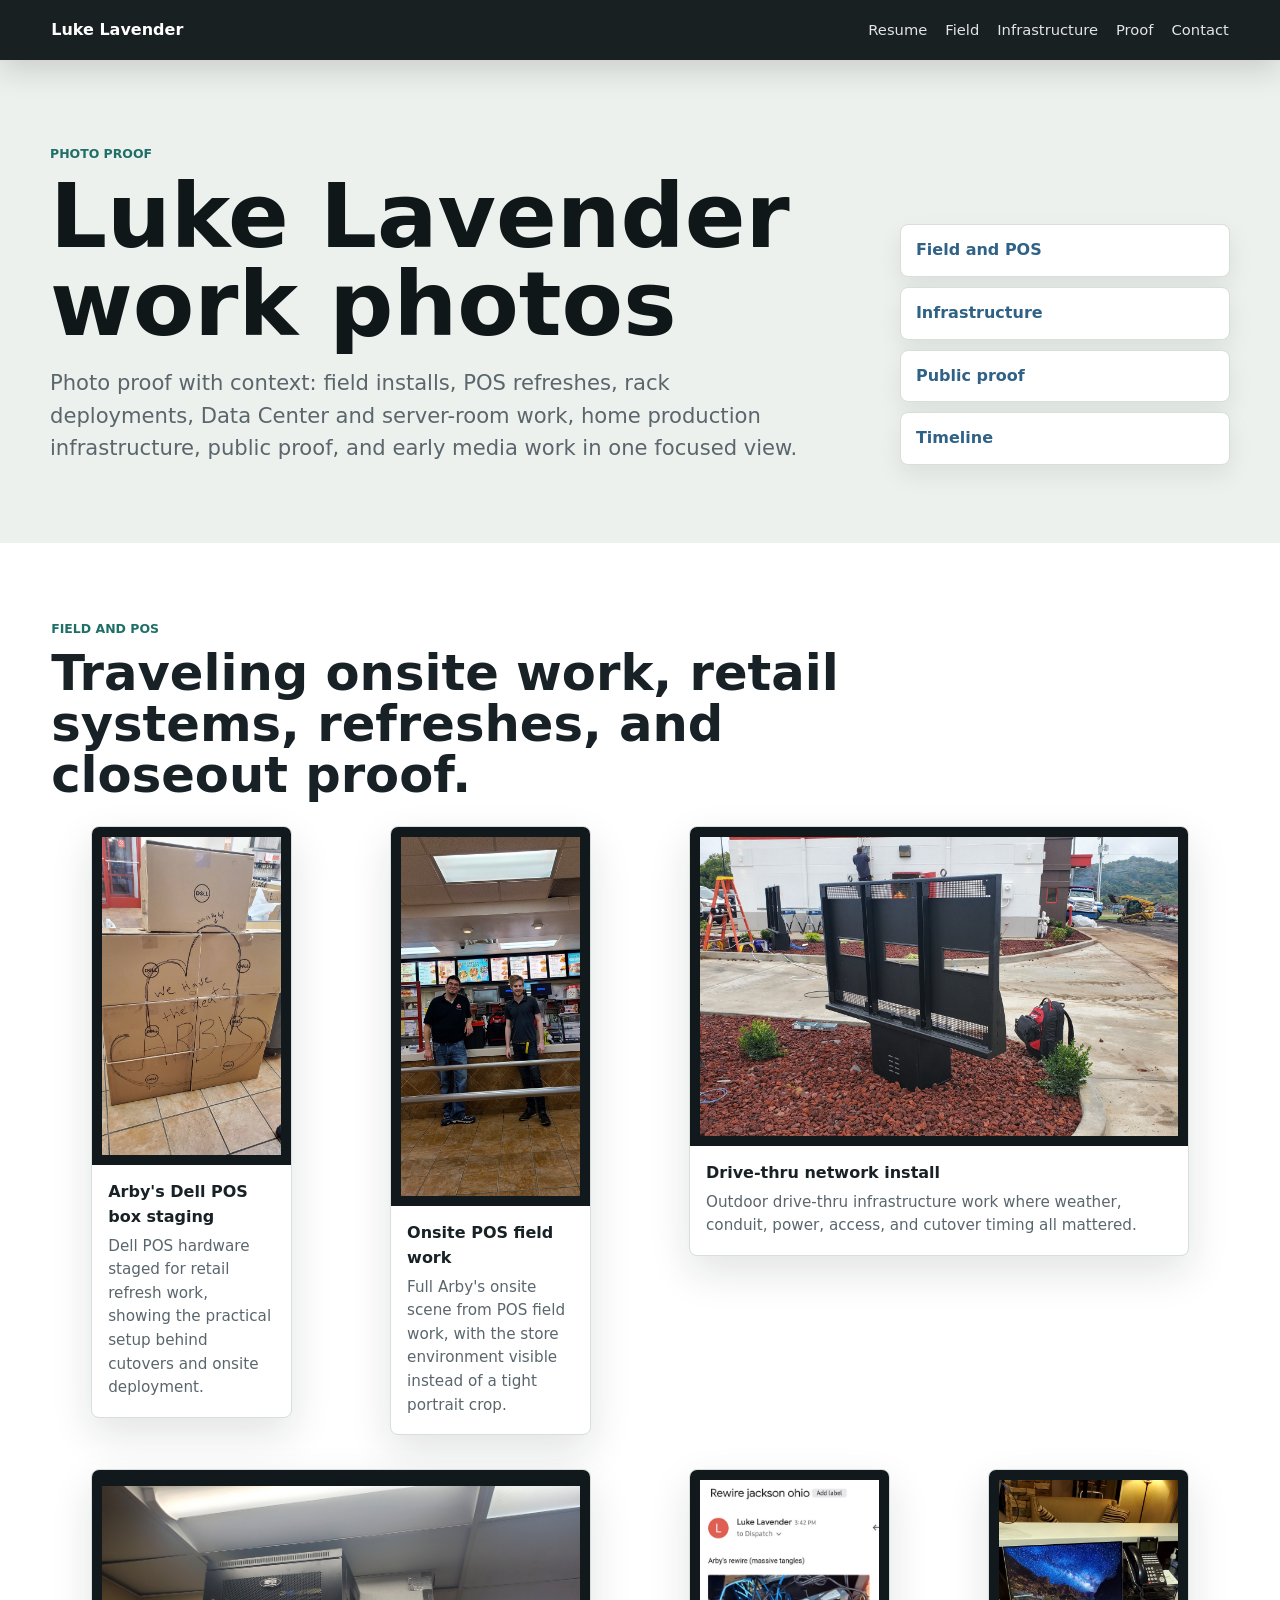
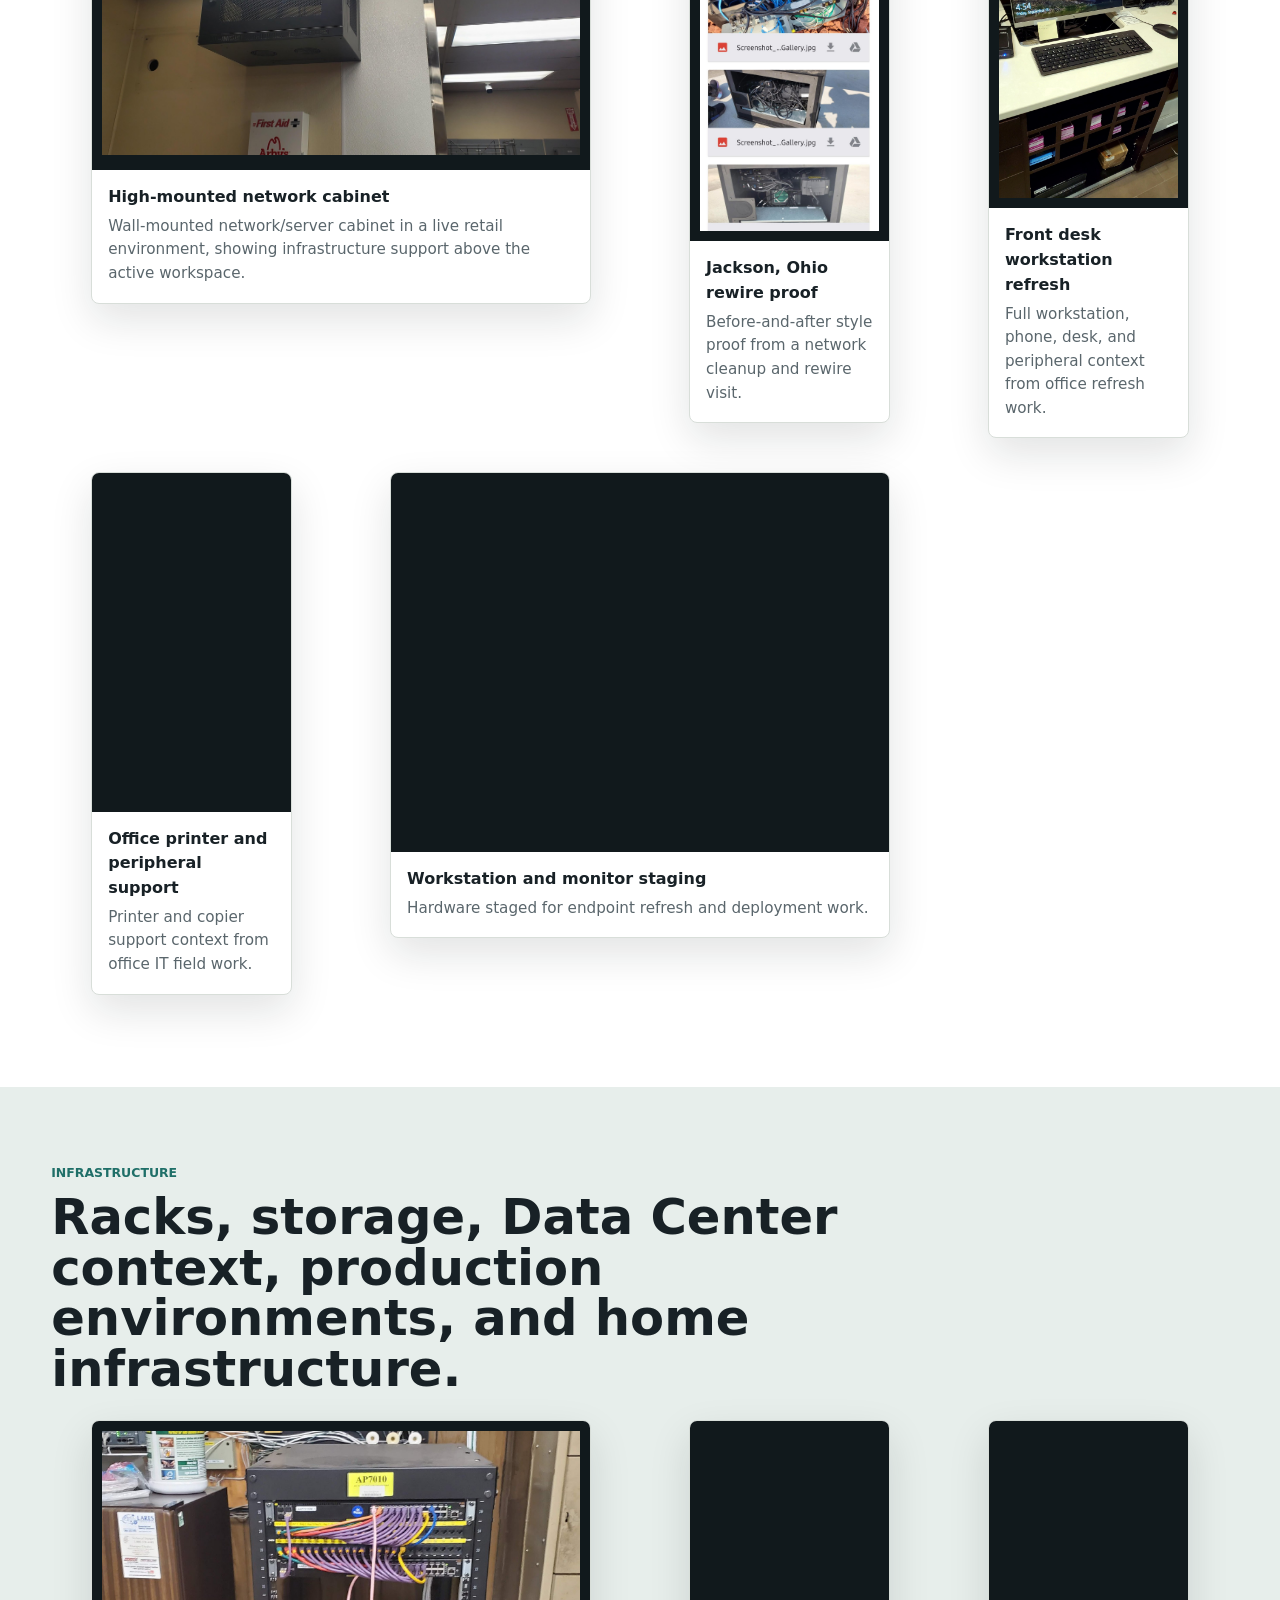
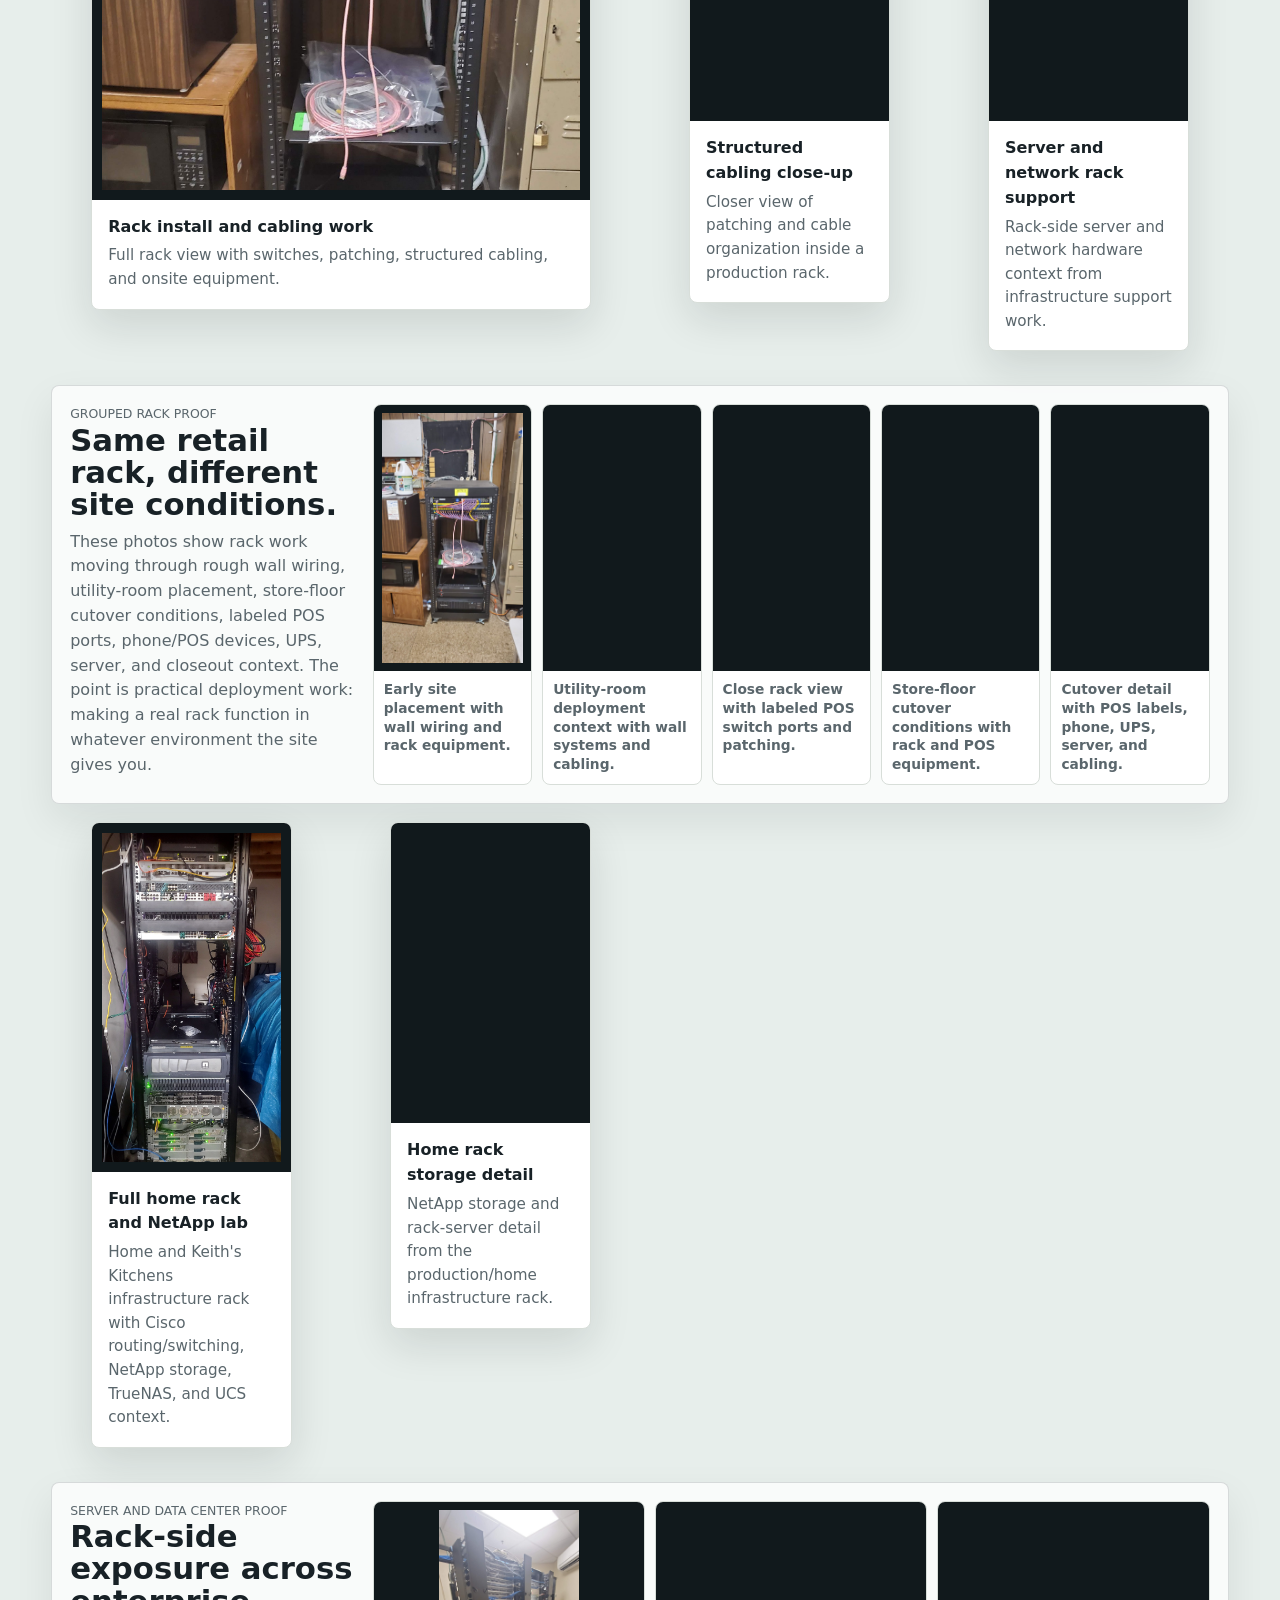
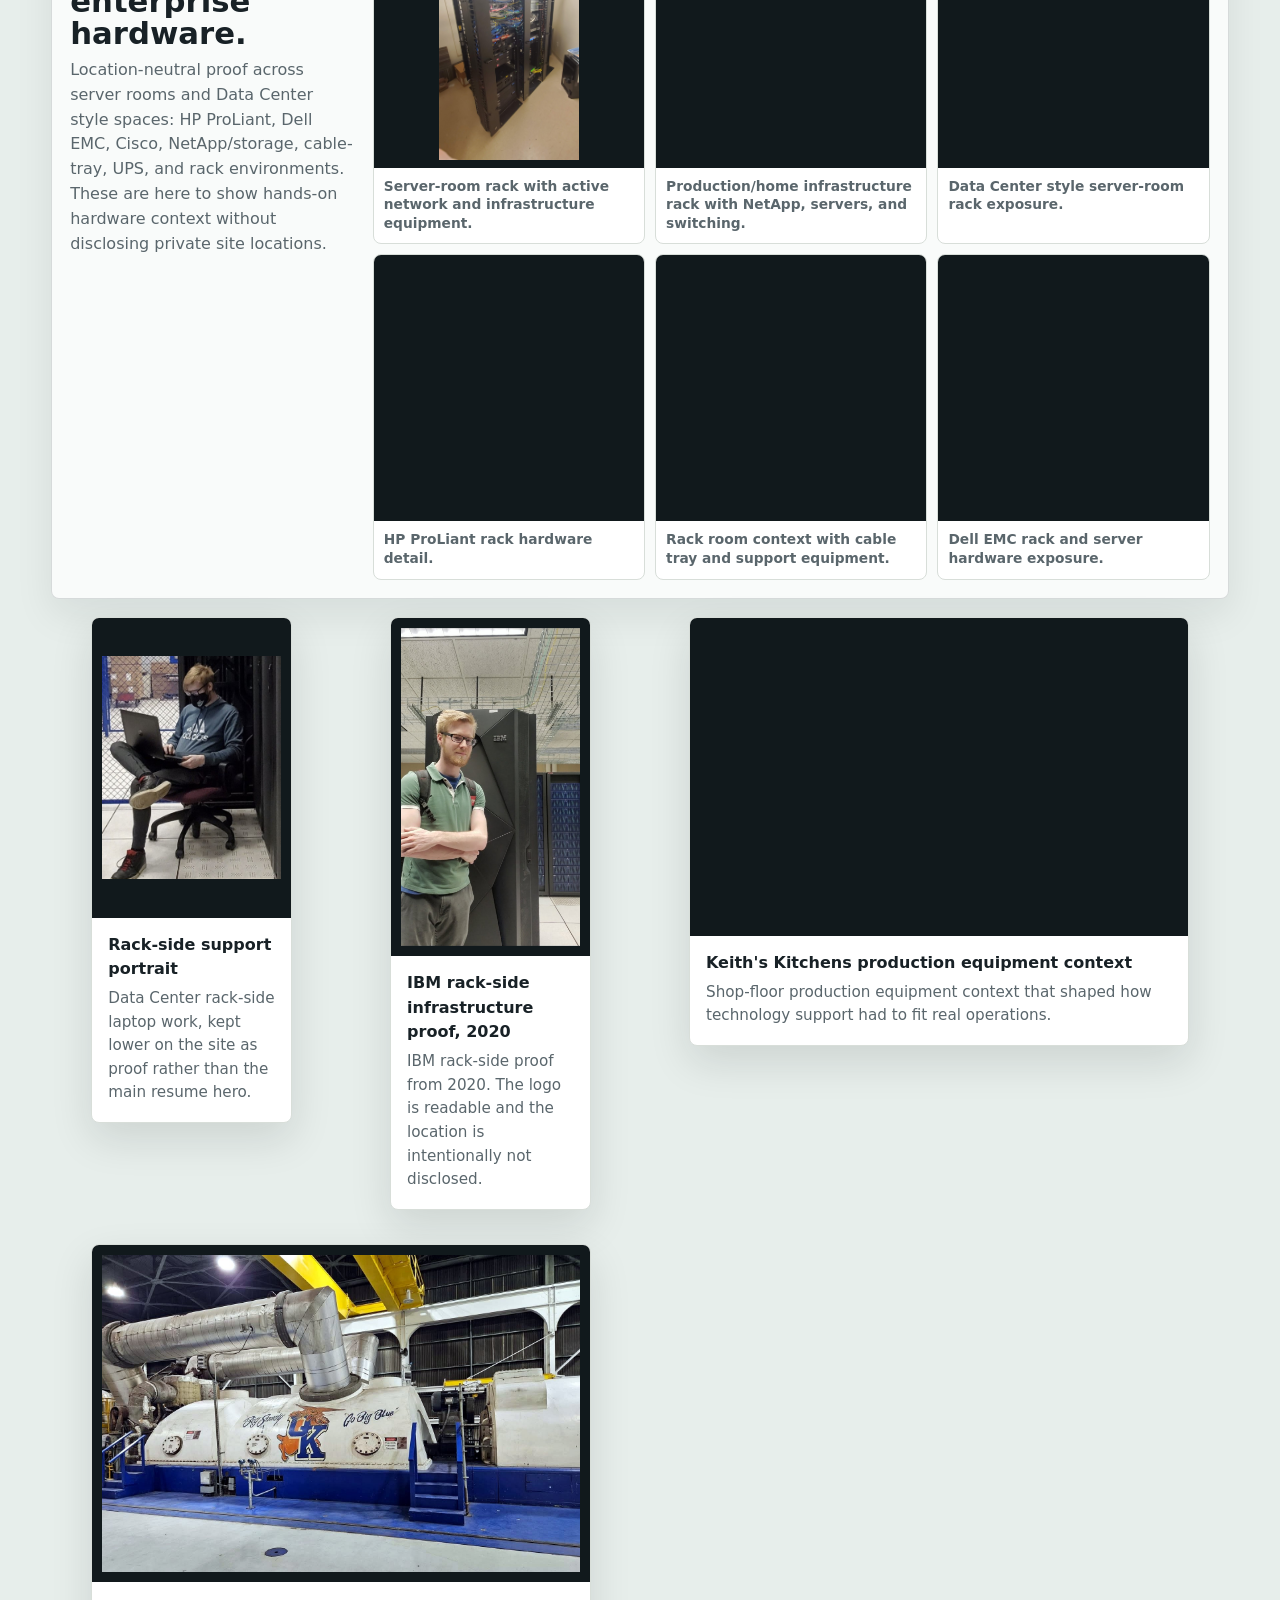
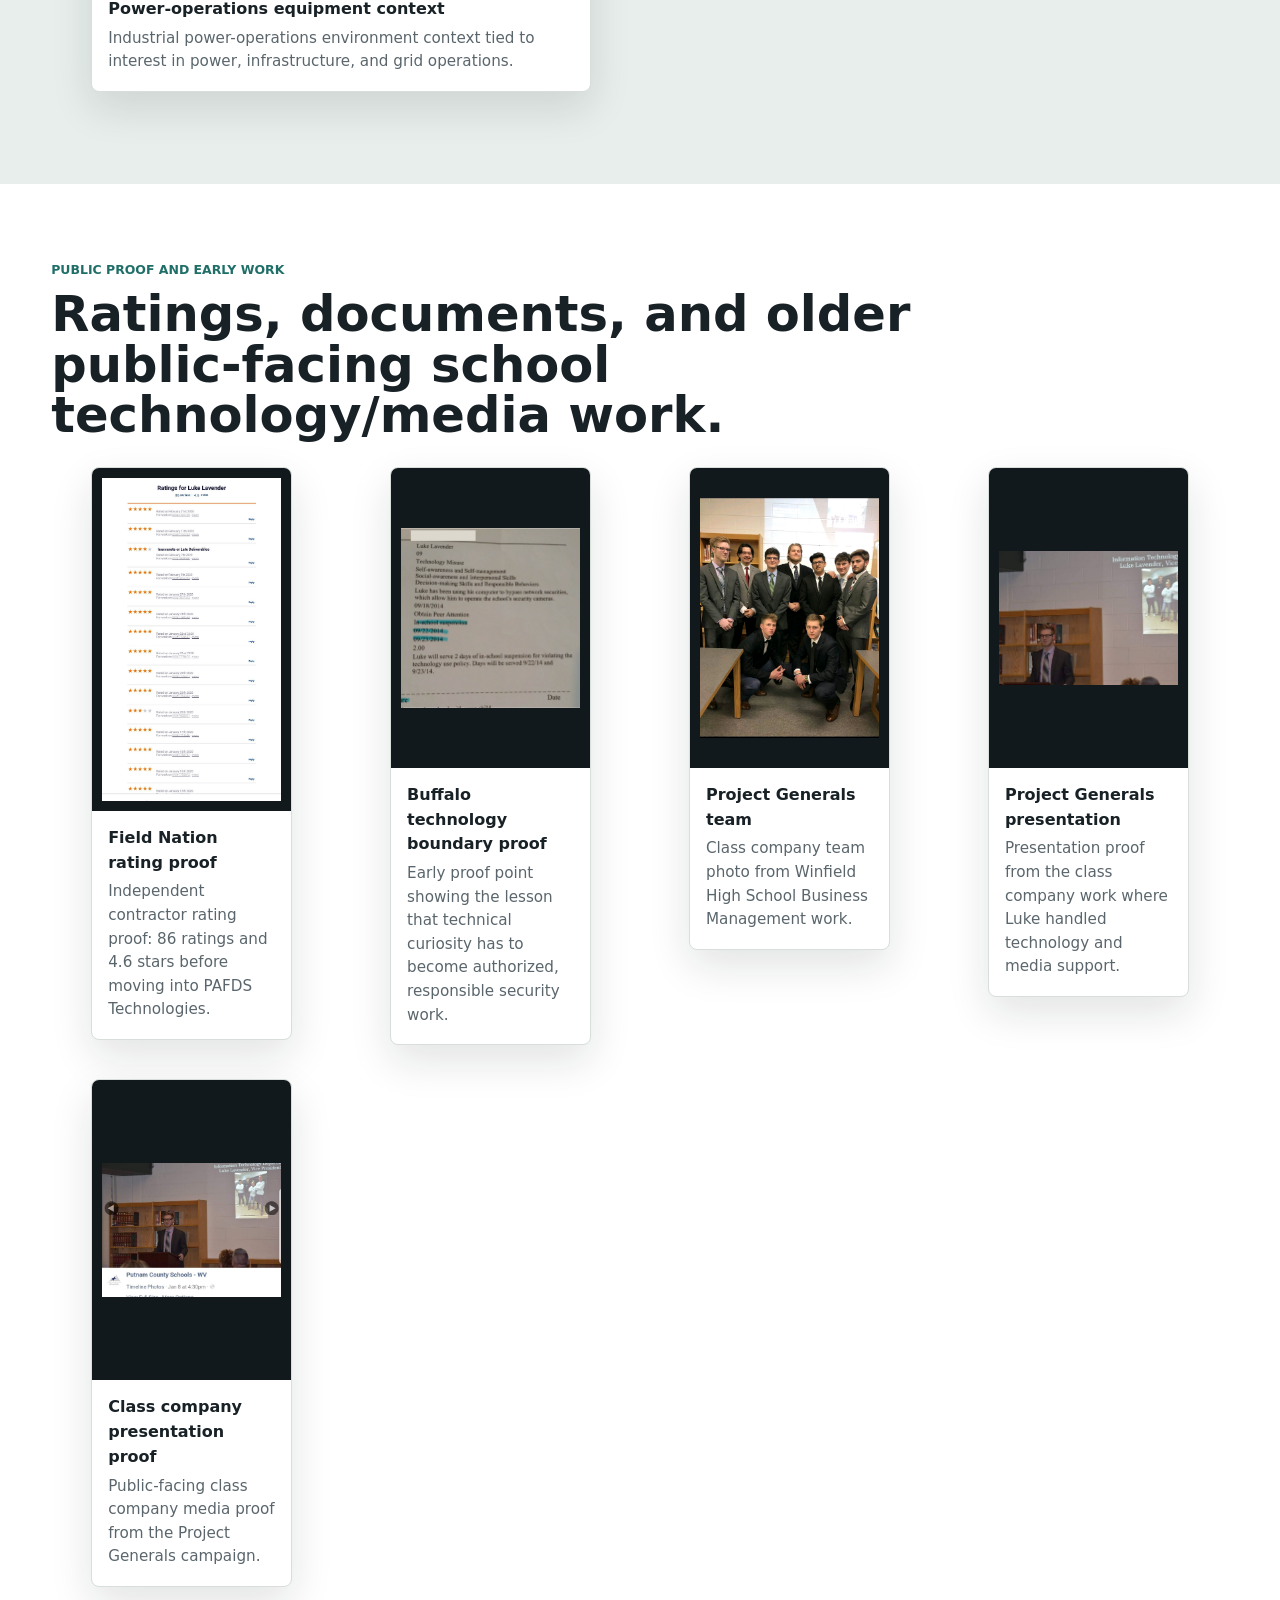
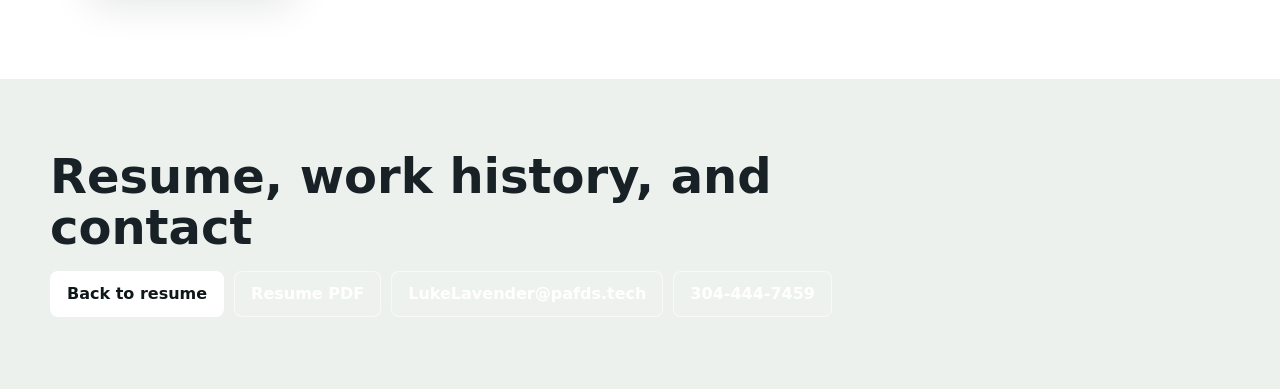
==== commit 4d44ac61: "Add independent contractor project section" ====
--- a/photos.html
+++ b/photos.html
@@ -18,7 +18,7 @@
   <meta name="twitter:title" content="Luke Lavender | Photo Proof">
   <meta name="twitter:description" content="A photo-first view of Luke Lavender's field IT, infrastructure, rack deployment, Data Center, home production, and public proof images.">
   <meta name="twitter:image" content="https://lukelavender.com/assets/proof/rack-cabling-wide.jpg">
-  <link rel="stylesheet" href="styles.css?v=20260607-final-qa2">
+  <link rel="stylesheet" href="styles.css?v=20260607-contractor-projects">
 </head>
 <body class="photo-body">
   <header class="site-header solid-header" aria-label="Primary navigation">
--- a/styles.css
+++ b/styles.css
@@ -352,6 +352,7 @@
 .feature-card,
 .timeline article,
 .highlight-list article,
+.contractor-project-card,
 .skill-columns > div,
 .education-grid article,
 .evidence-grid figure,
@@ -736,6 +737,64 @@
   color: var(--muted);
 }
 
+.contractor-section {
+  width: 100%;
+  padding-right: clamp(18px, 4vw, 56px);
+  padding-left: clamp(18px, 4vw, 56px);
+  background: #f7f4ee;
+}
+
+.contractor-section .section-heading,
+.contractor-lead,
+.contractor-project-grid {
+  width: min(1180px, 100%);
+  margin-right: auto;
+  margin-left: auto;
+}
+
+.contractor-lead {
+  max-width: 940px;
+  margin-bottom: 24px;
+  color: var(--muted);
+  font-size: 1.08rem;
+}
+
+.contractor-project-grid {
+  display: grid;
+  grid-template-columns: 1.12fr 0.88fr;
+  gap: 14px;
+}
+
+.contractor-project-card {
+  min-height: 210px;
+  padding: clamp(20px, 2.5vw, 28px);
+  background:
+    linear-gradient(135deg, rgba(36, 59, 85, 0.08), rgba(185, 91, 56, 0.08)),
+    #fff;
+}
+
+.contractor-project-card.featured {
+  grid-row: span 2;
+}
+
+.contractor-project-card:last-child {
+  grid-column: 1 / -1;
+  min-height: 0;
+}
+
+.contractor-project-card span {
+  display: block;
+  margin-bottom: 10px;
+  color: var(--rust);
+  font-size: 0.78rem;
+  font-weight: 850;
+  text-transform: uppercase;
+}
+
+.contractor-project-card p {
+  color: var(--muted);
+}
+
 .timeline-details {
   width: min(1180px, 100%);
   margin: 18px auto 0;
@@ -1439,6 +1498,7 @@
   .feature-grid,
   .fieldnation-panel,
   .proof-visual-band,
+  .contractor-project-grid,
   .lab-layout,
   .timeline,
   .focus-grid,
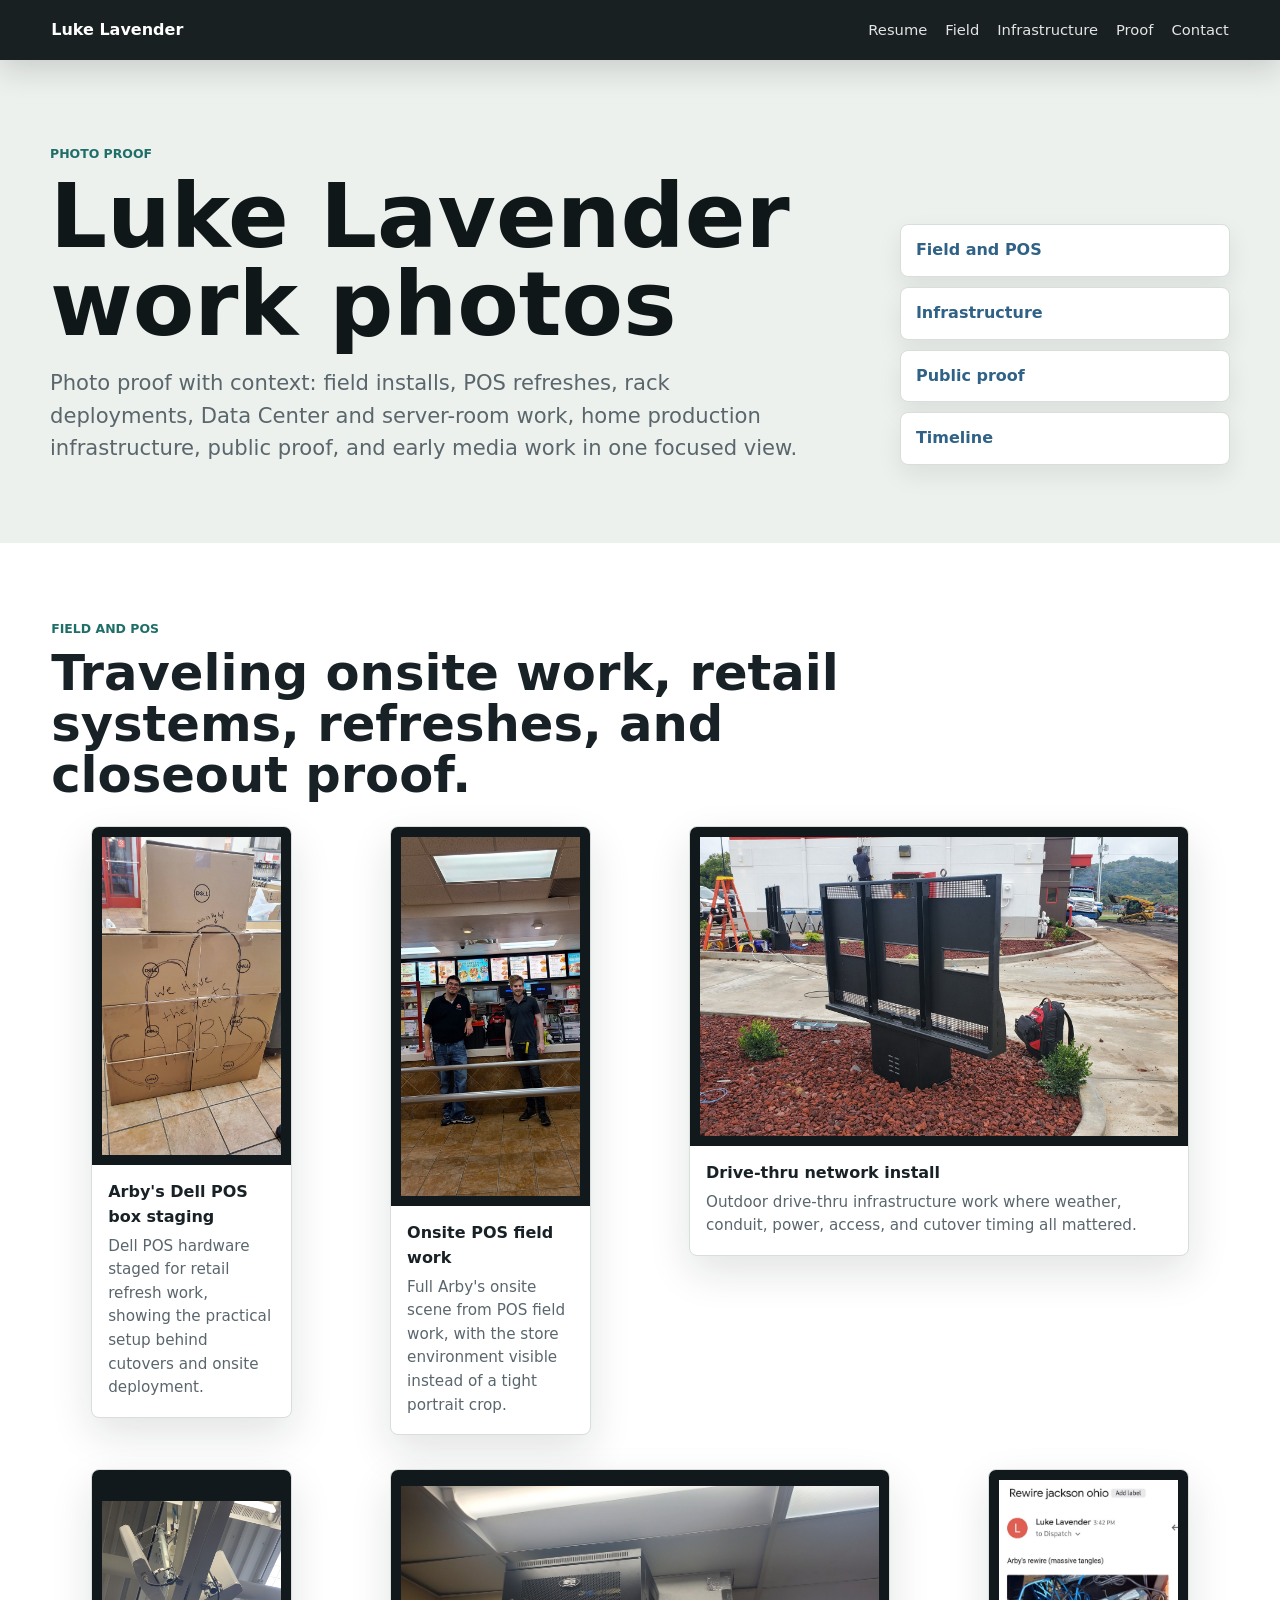
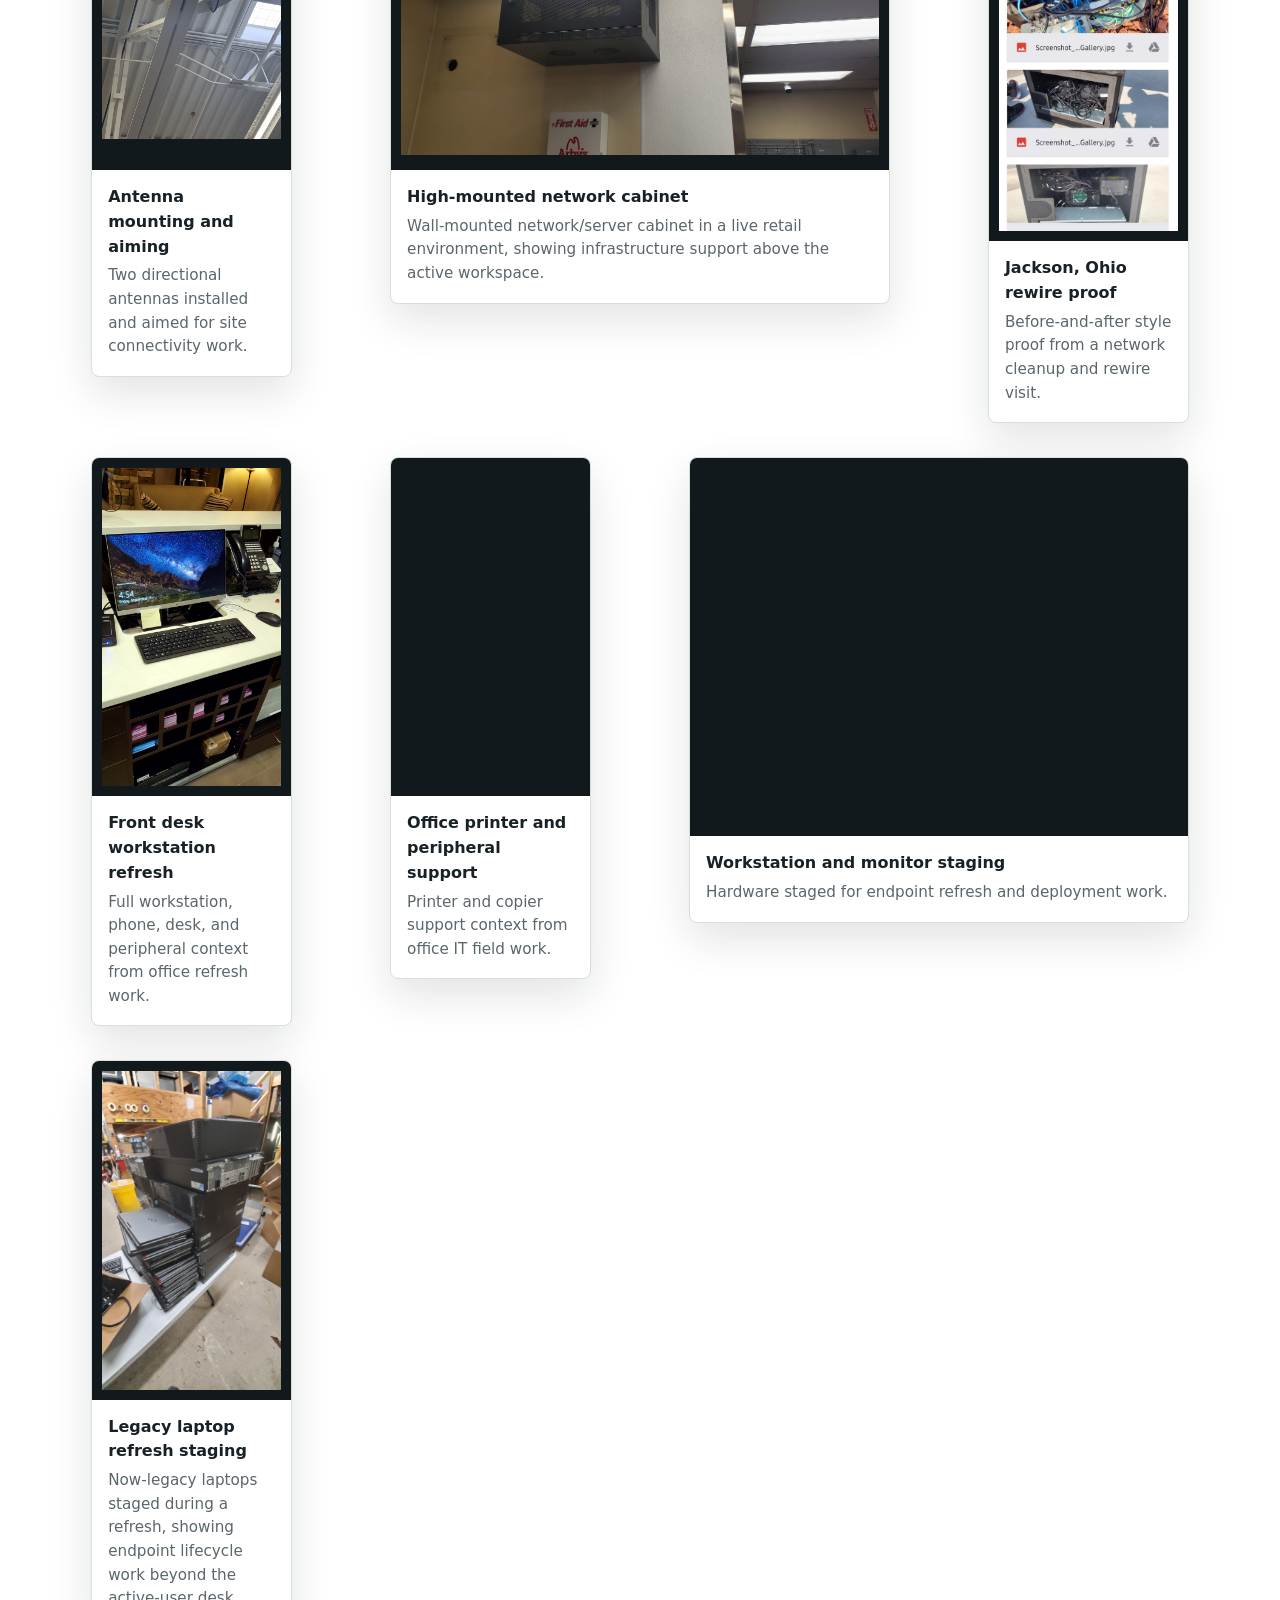
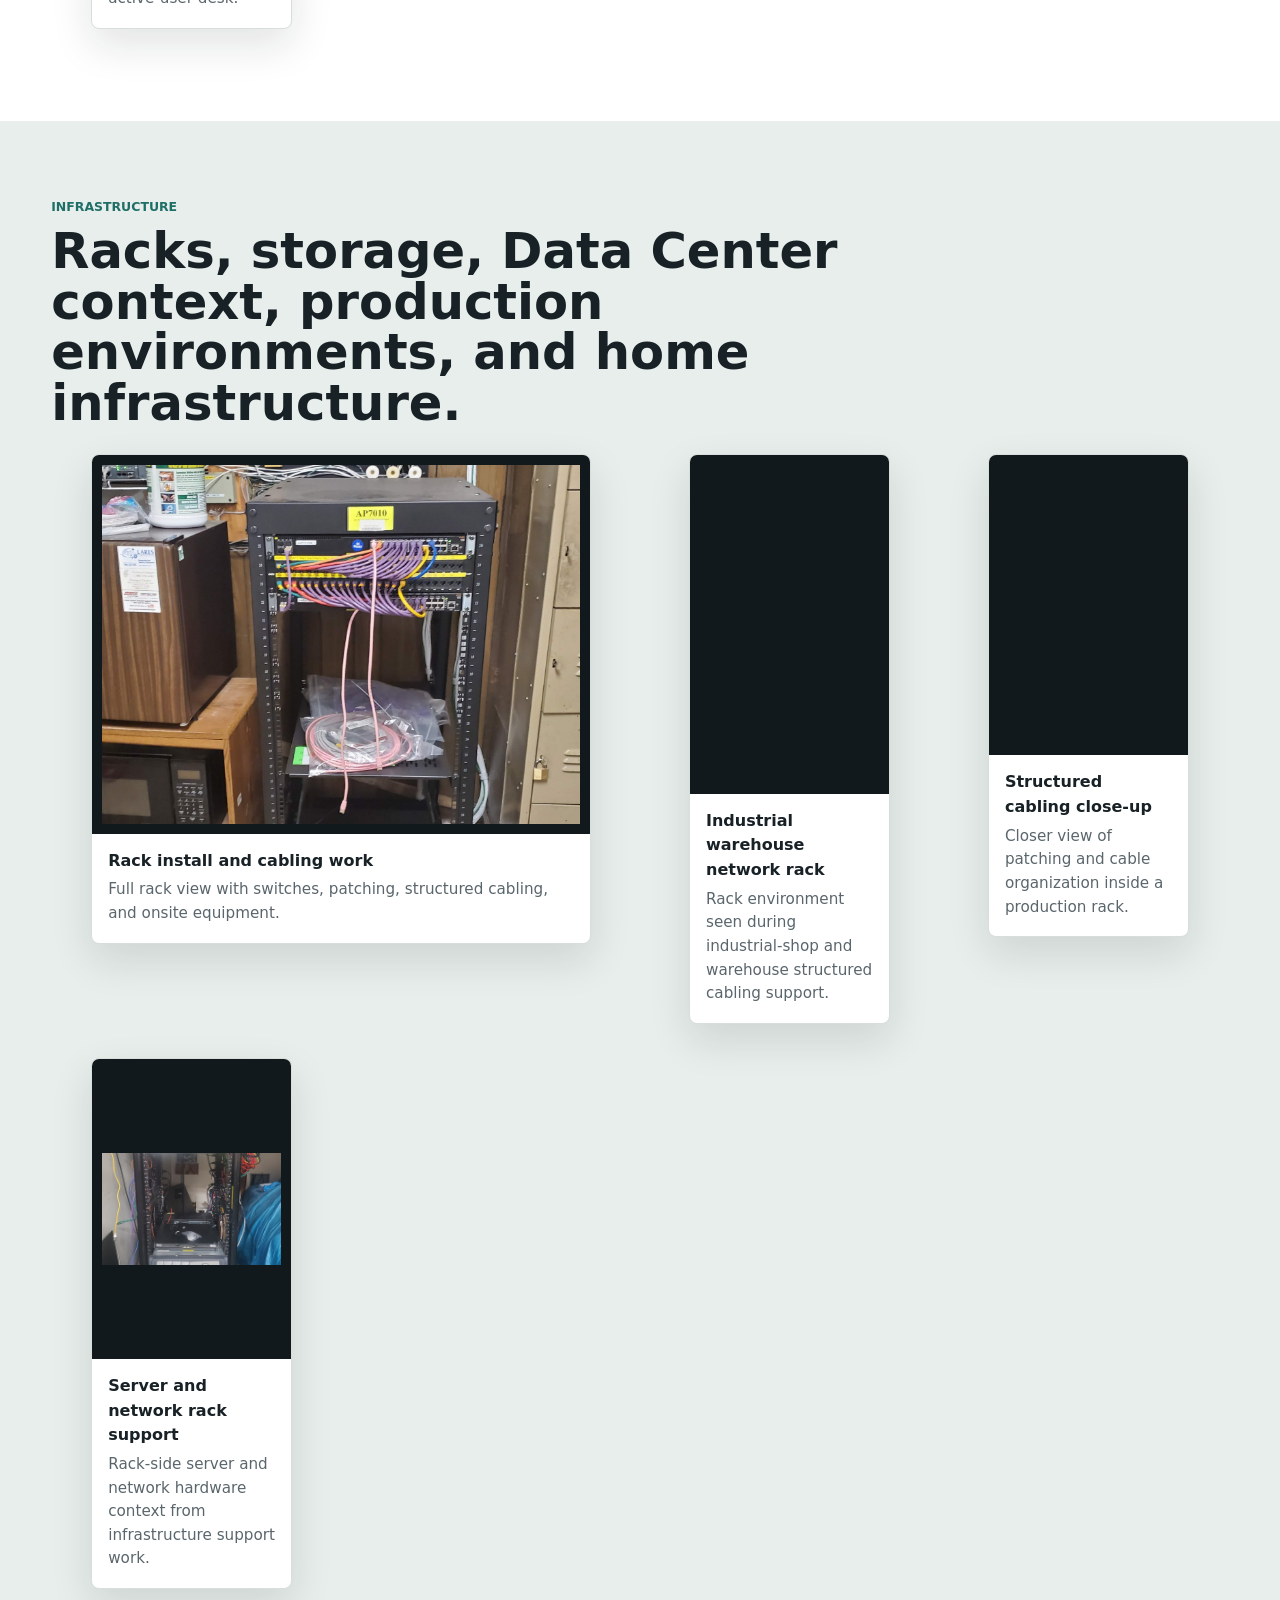
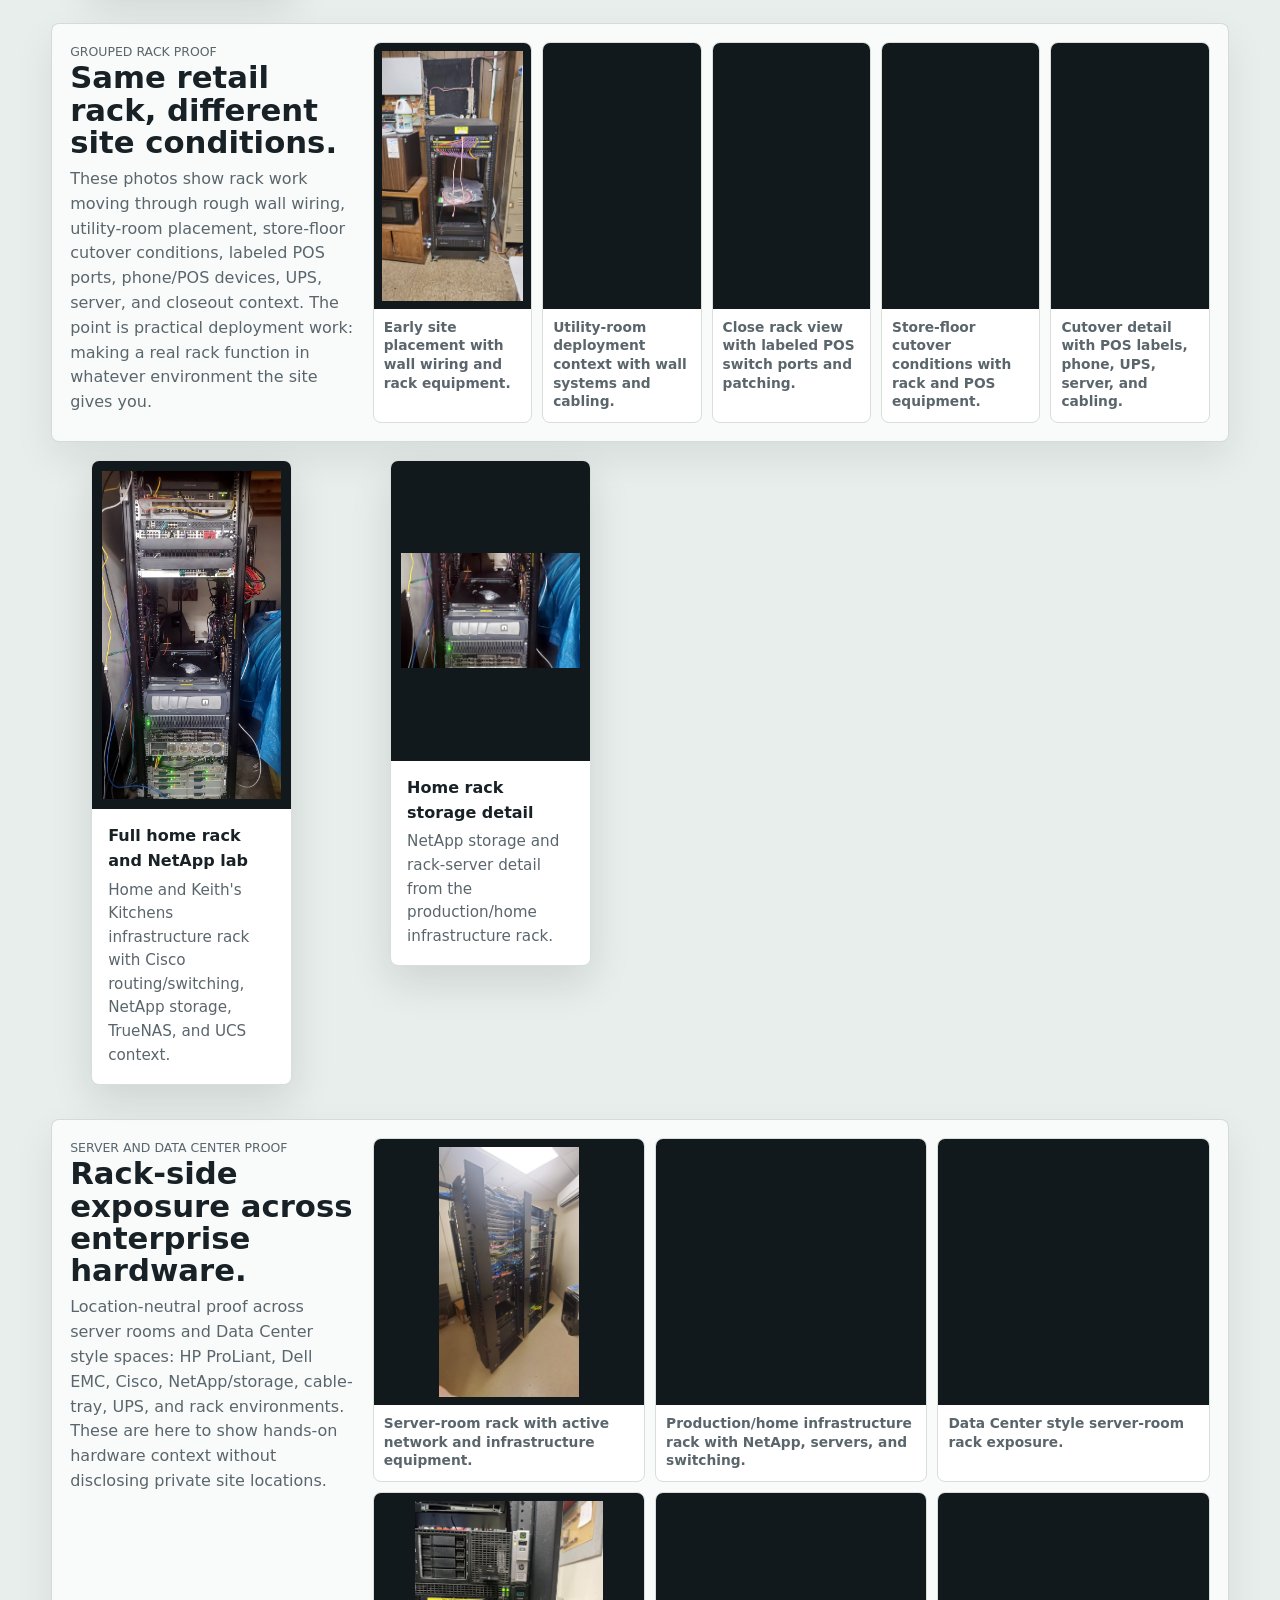
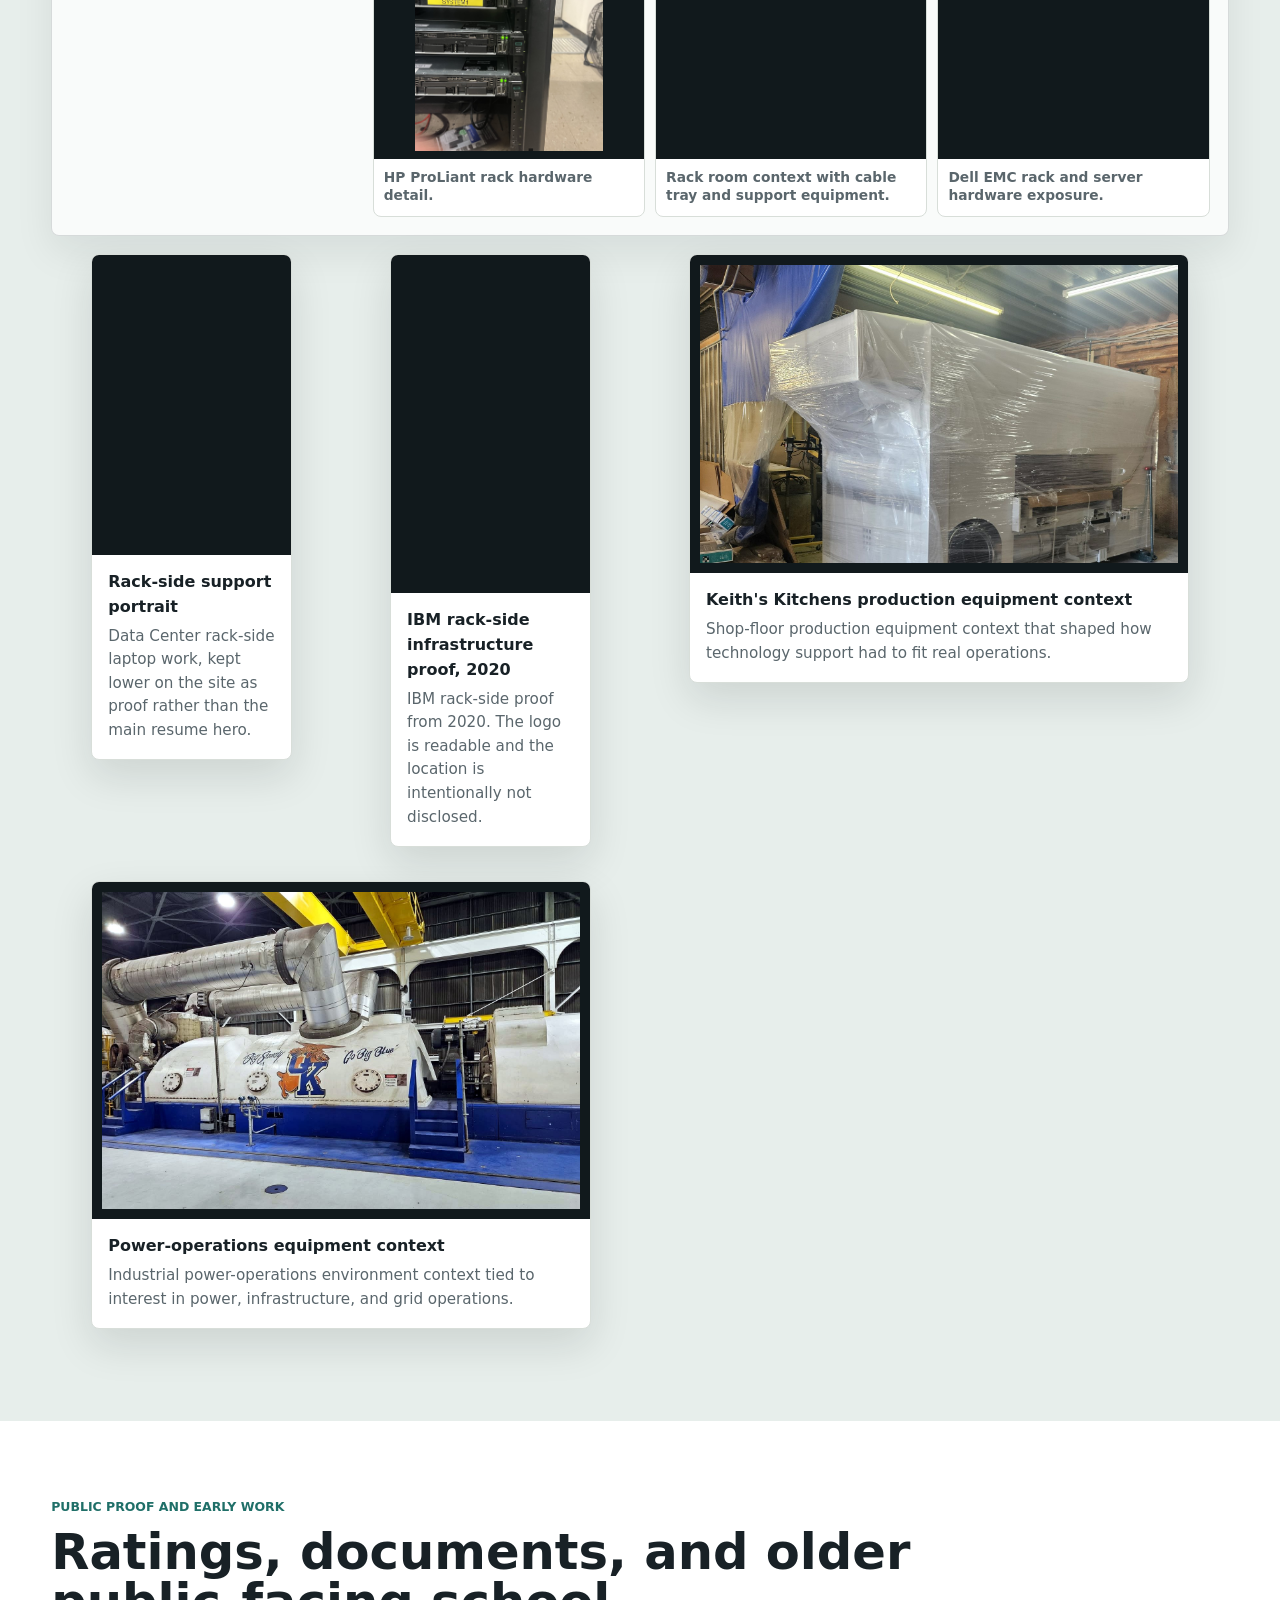
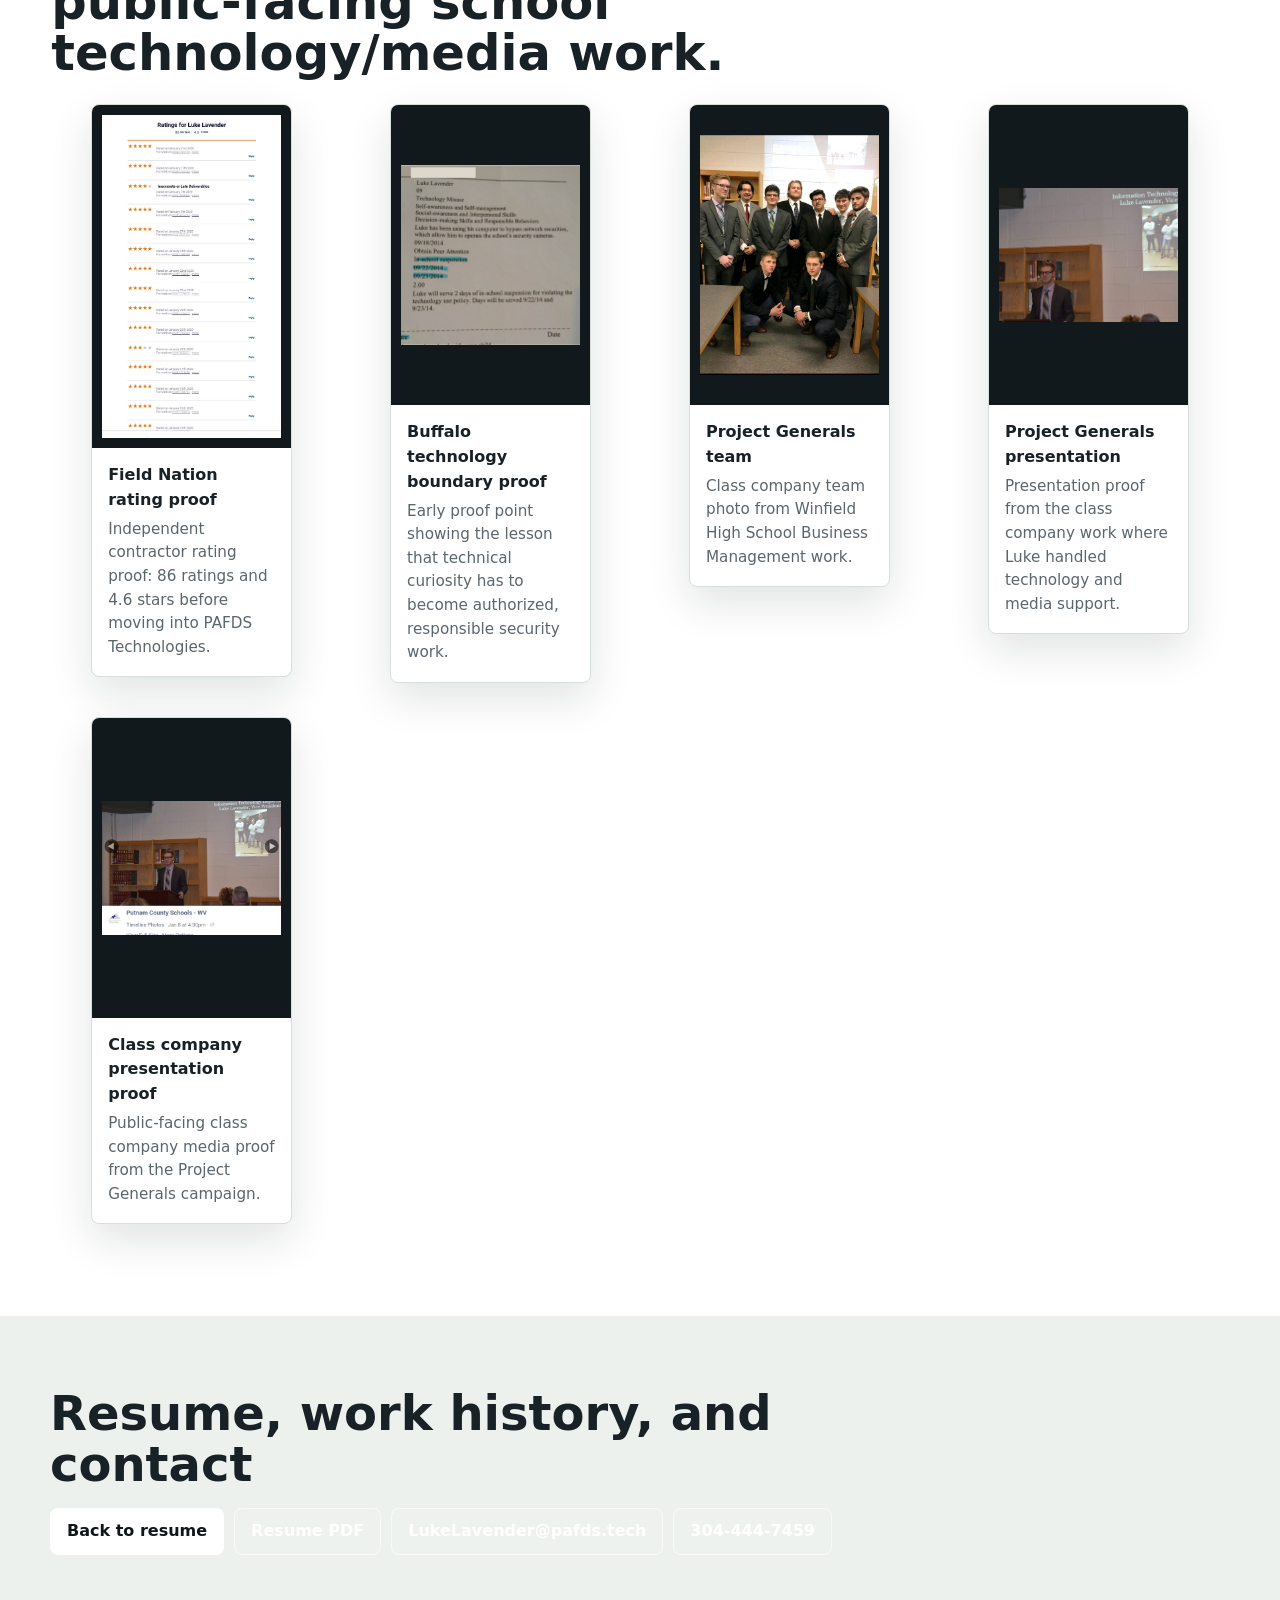
==== commit cf102ff0: "Add laptop antenna and warehouse proof photos" ====
--- a/photos.html
+++ b/photos.html
@@ -18,7 +18,7 @@
   <meta name="twitter:title" content="Luke Lavender | Photo Proof">
   <meta name="twitter:description" content="A photo-first view of Luke Lavender's field IT, infrastructure, rack deployment, Data Center, home production, and public proof images.">
   <meta name="twitter:image" content="https://lukelavender.com/assets/proof/rack-cabling-wide.jpg">
-  <link rel="stylesheet" href="styles.css?v=20260607-contractor-projects">
+  <link rel="stylesheet" href="styles.css?v=20260607-contractor-path">
 </head>
 <body class="photo-body">
   <header class="site-header solid-header" aria-label="Primary navigation">
@@ -65,6 +65,10 @@
           <a href="assets/proof/drive-thru-network-install.jpg" target="_blank" rel="noopener"><img loading="eager" fetchpriority="high" decoding="async" src="assets/proof/drive-thru-network-install.jpg" alt="Outdoor drive-thru network installation in progress"></a>
           <figcaption><strong>Drive-thru network install</strong><span>Outdoor drive-thru infrastructure work where weather, conduit, power, access, and cutover timing all mattered.</span></figcaption>
         </figure>
+        <figure class="photo-card">
+          <a href="assets/proof/antenna-aiming-install.jpg" target="_blank" rel="noopener"><img loading="lazy" decoding="async" src="assets/proof/antenna-aiming-install.jpg" alt="Two mounted antennas installed and aimed inside an industrial building"></a>
+          <figcaption><strong>Antenna mounting and aiming</strong><span>Two directional antennas installed and aimed for site connectivity work.</span></figcaption>
+        </figure>
         <figure class="photo-card wide-photo">
           <a href="assets/proof/high-mounted-network-cabinet.jpg" target="_blank" rel="noopener"><img loading="eager" fetchpriority="high" decoding="async" src="assets/proof/high-mounted-network-cabinet.jpg" alt="High-mounted wall network cabinet near the ceiling in a retail site"></a>
           <figcaption><strong>High-mounted network cabinet</strong><span>Wall-mounted network/server cabinet in a live retail environment, showing infrastructure support above the active workspace.</span></figcaption>
@@ -84,6 +88,10 @@
         <figure class="photo-card wide-photo">
           <a href="assets/proof/hp-equipment-staging.jpg" target="_blank" rel="noopener"><img loading="lazy" decoding="async" src="assets/proof/hp-equipment-staging.jpg" alt="HP equipment boxes staged for field deployment"></a>
           <figcaption><strong>Workstation and monitor staging</strong><span>Hardware staged for endpoint refresh and deployment work.</span></figcaption>
+        </figure>
+        <figure class="photo-card">
+          <a href="assets/proof/legacy-laptop-refresh-staging.jpg" target="_blank" rel="noopener"><img loading="lazy" decoding="async" src="assets/proof/legacy-laptop-refresh-staging.jpg" alt="Legacy laptops stacked after a laptop refresh project"></a>
+          <figcaption><strong>Legacy laptop refresh staging</strong><span>Now-legacy laptops staged during a refresh, showing endpoint lifecycle work beyond the active-user desk.</span></figcaption>
         </figure>
       </div>
     </section>
@@ -97,6 +105,10 @@
         <figure class="photo-card wide-photo">
           <a href="assets/proof/rack-cabling-wide.jpg" target="_blank" rel="noopener"><img loading="lazy" decoding="async" src="assets/proof/rack-cabling-wide.jpg" alt="Full rack view with cabling and field equipment"></a>
           <figcaption><strong>Rack install and cabling work</strong><span>Full rack view with switches, patching, structured cabling, and onsite equipment.</span></figcaption>
+        </figure>
+        <figure class="photo-card">
+          <a href="assets/proof/industrial-warehouse-network-rack.jpg" target="_blank" rel="noopener"><img loading="lazy" decoding="async" src="assets/proof/industrial-warehouse-network-rack.jpg" alt="Network rack in an industrial warehouse environment during structured cabling support"></a>
+          <figcaption><strong>Industrial warehouse network rack</strong><span>Rack environment seen during industrial-shop and warehouse structured cabling support.</span></figcaption>
         </figure>
         <figure class="photo-card">
           <a href="assets/proof/rack-cabling-close.jpg" target="_blank" rel="noopener"><img loading="lazy" decoding="async" src="assets/proof/rack-cabling-close.jpg" alt="Close-up of structured cabling and network rack work"></a>
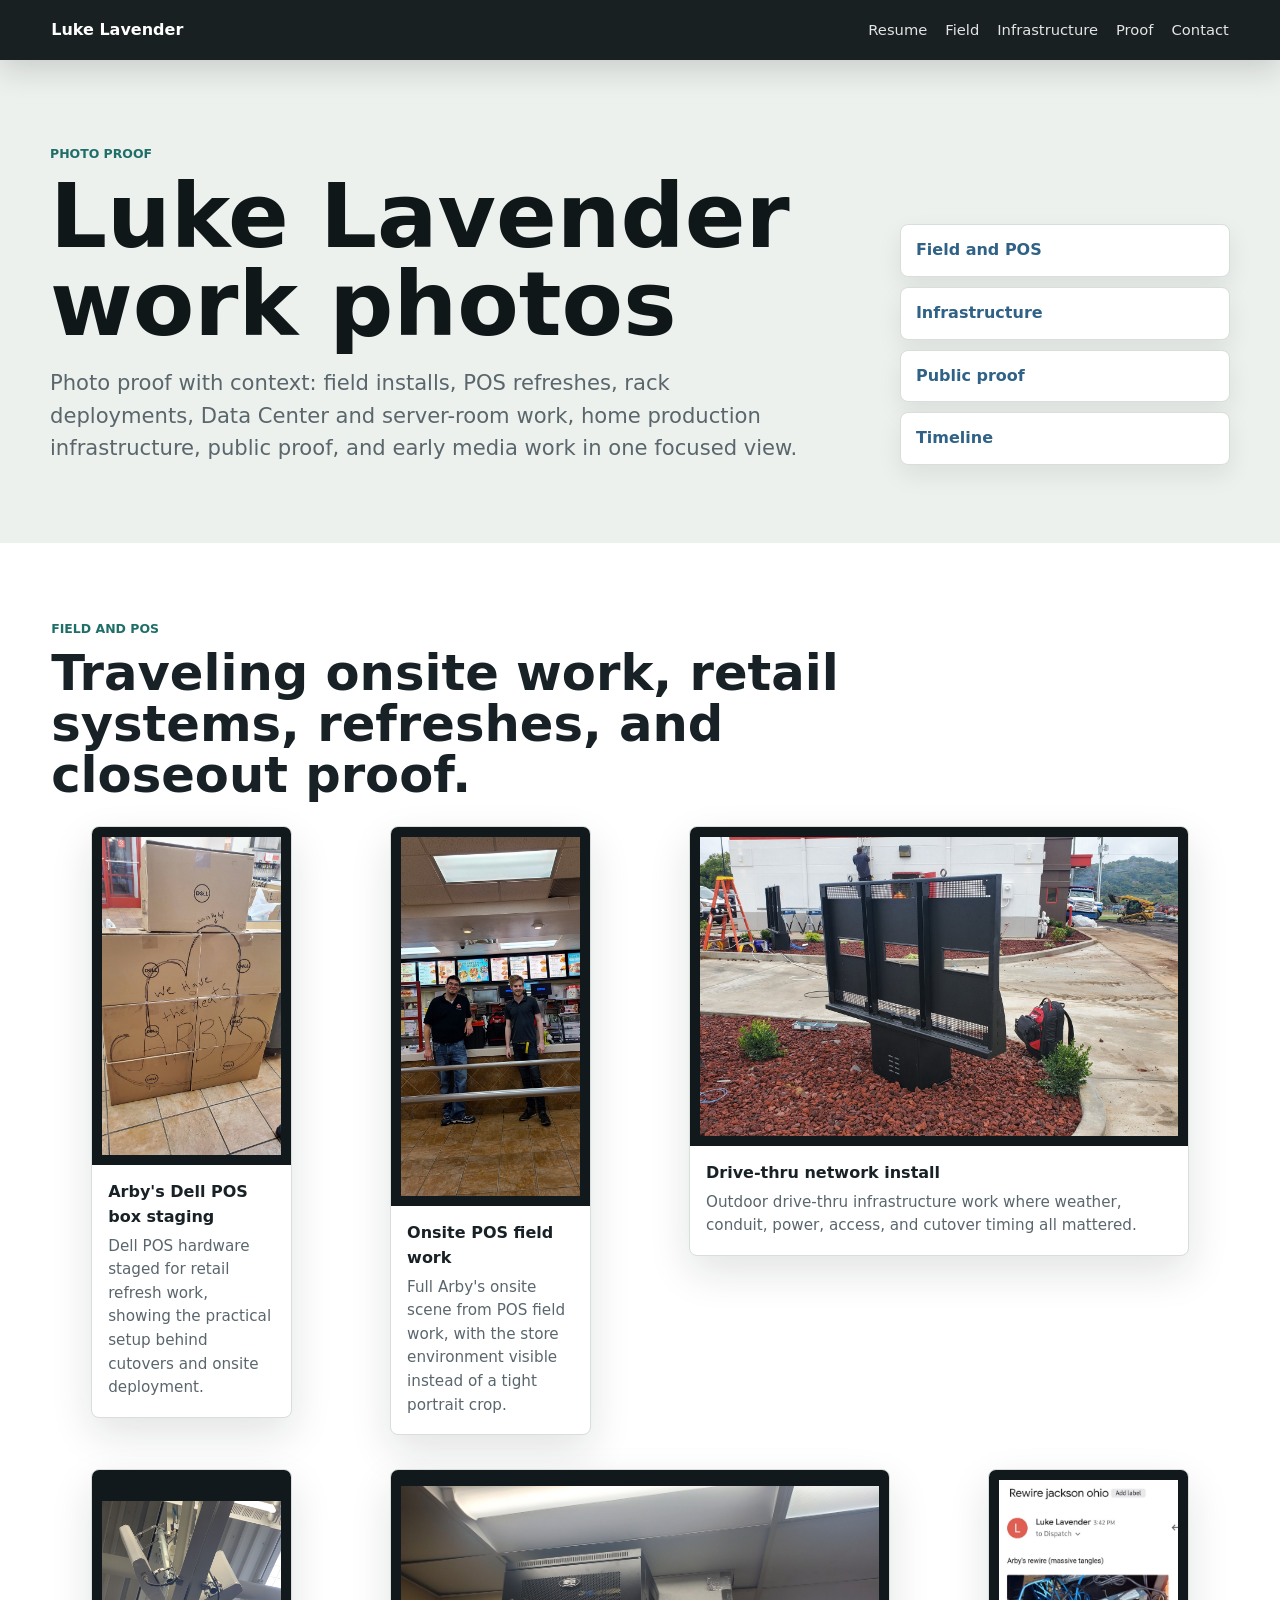
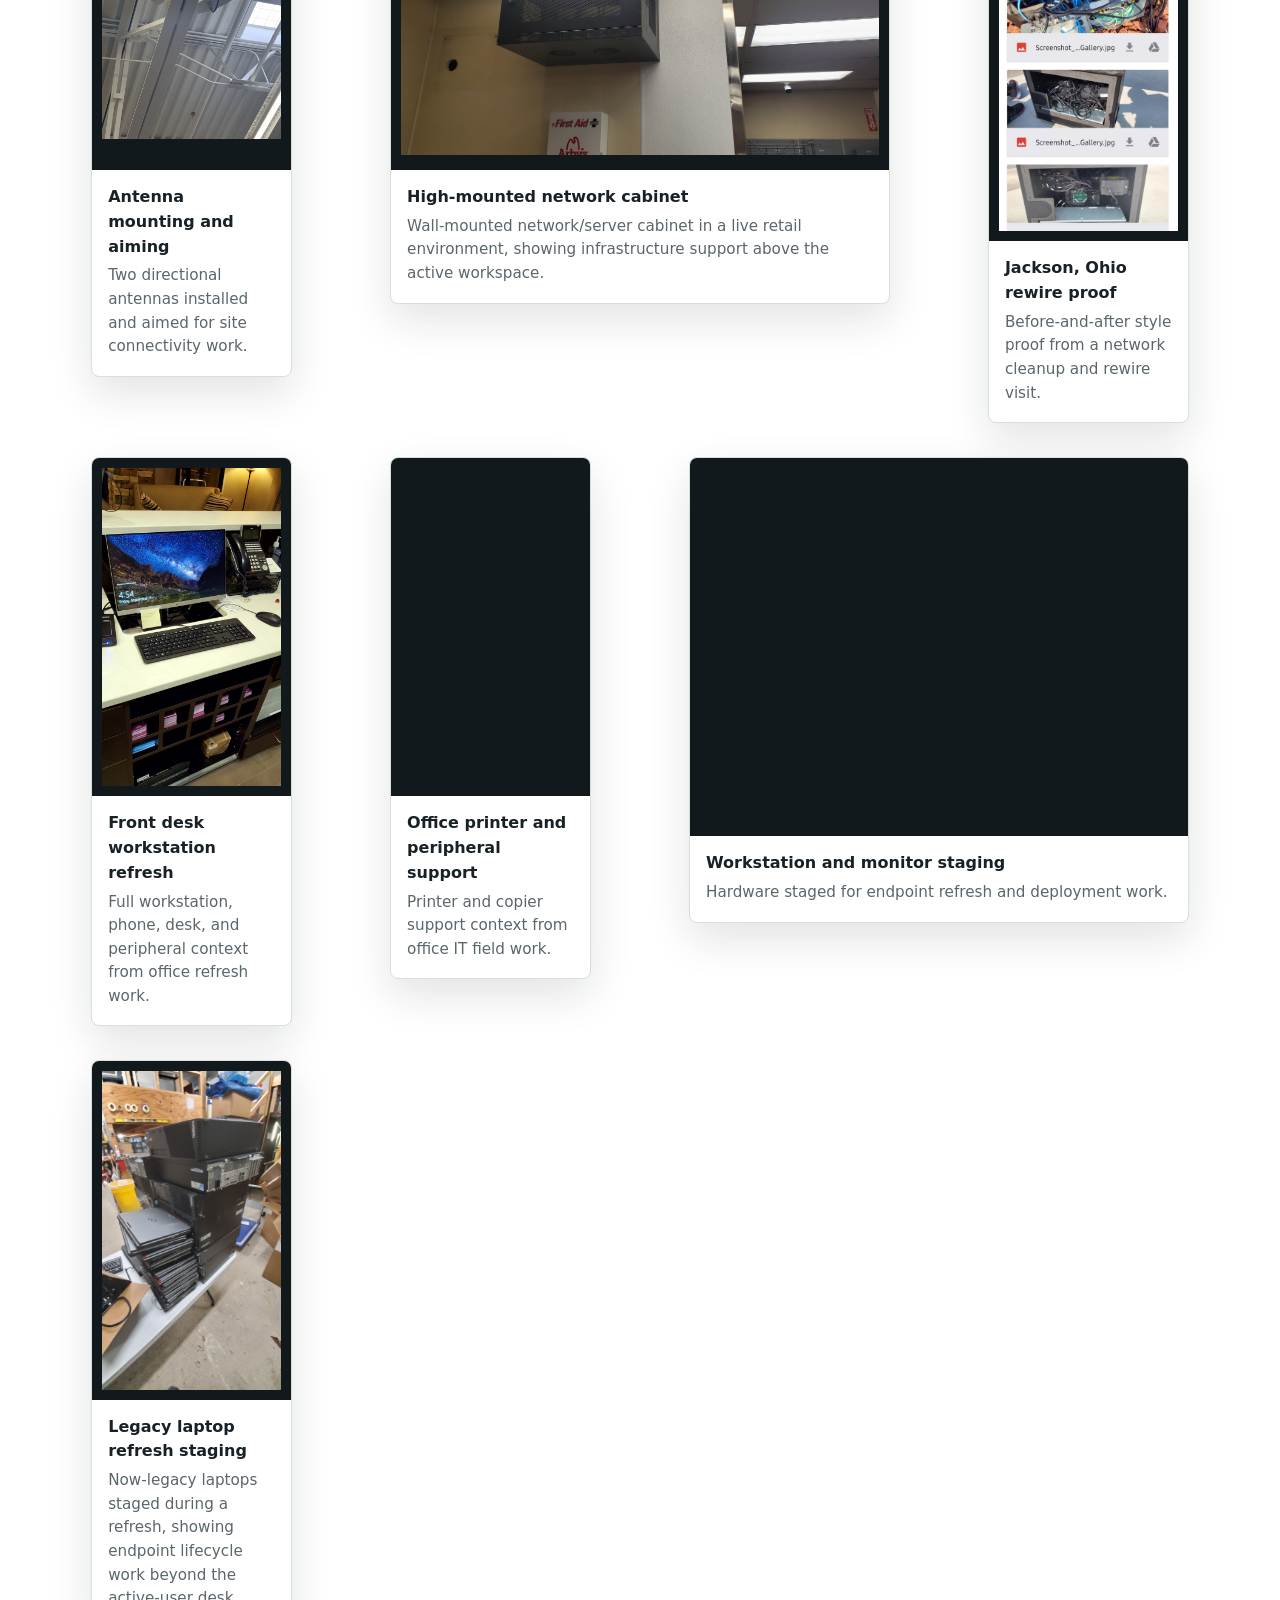
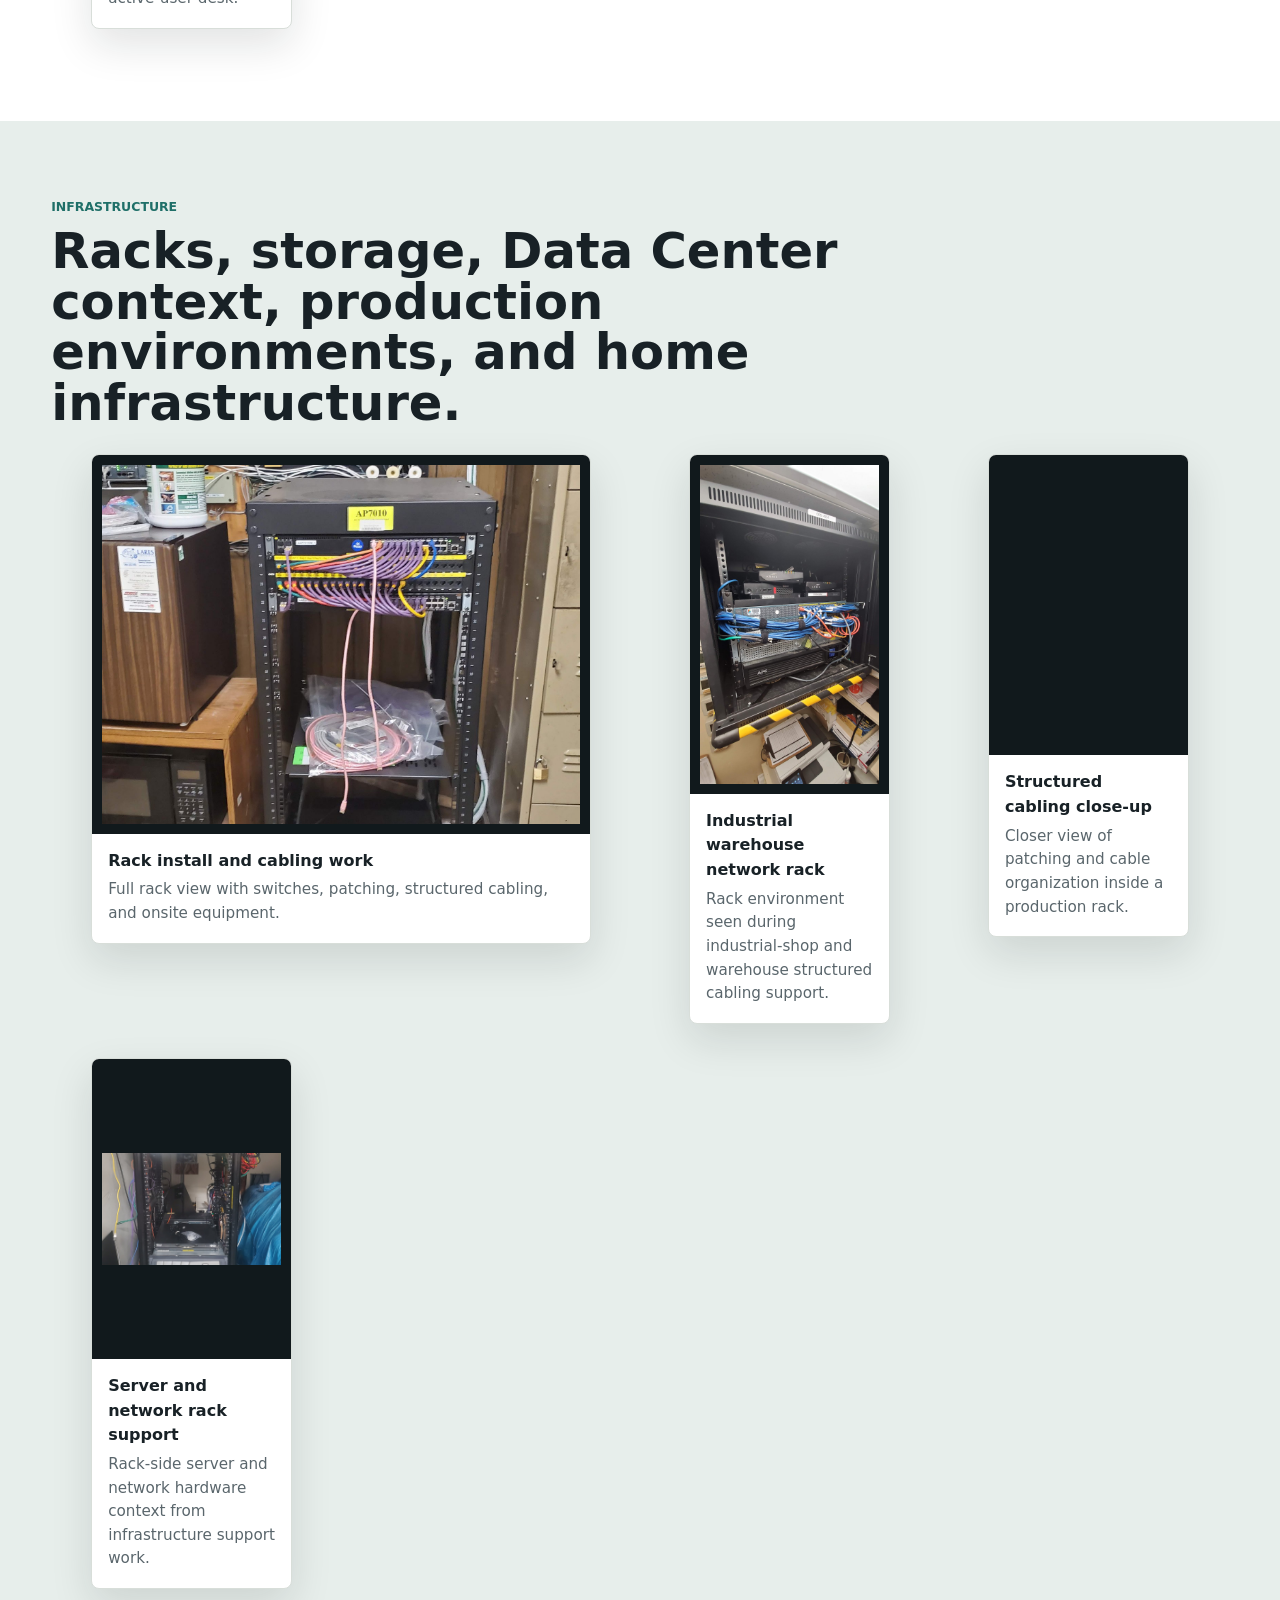
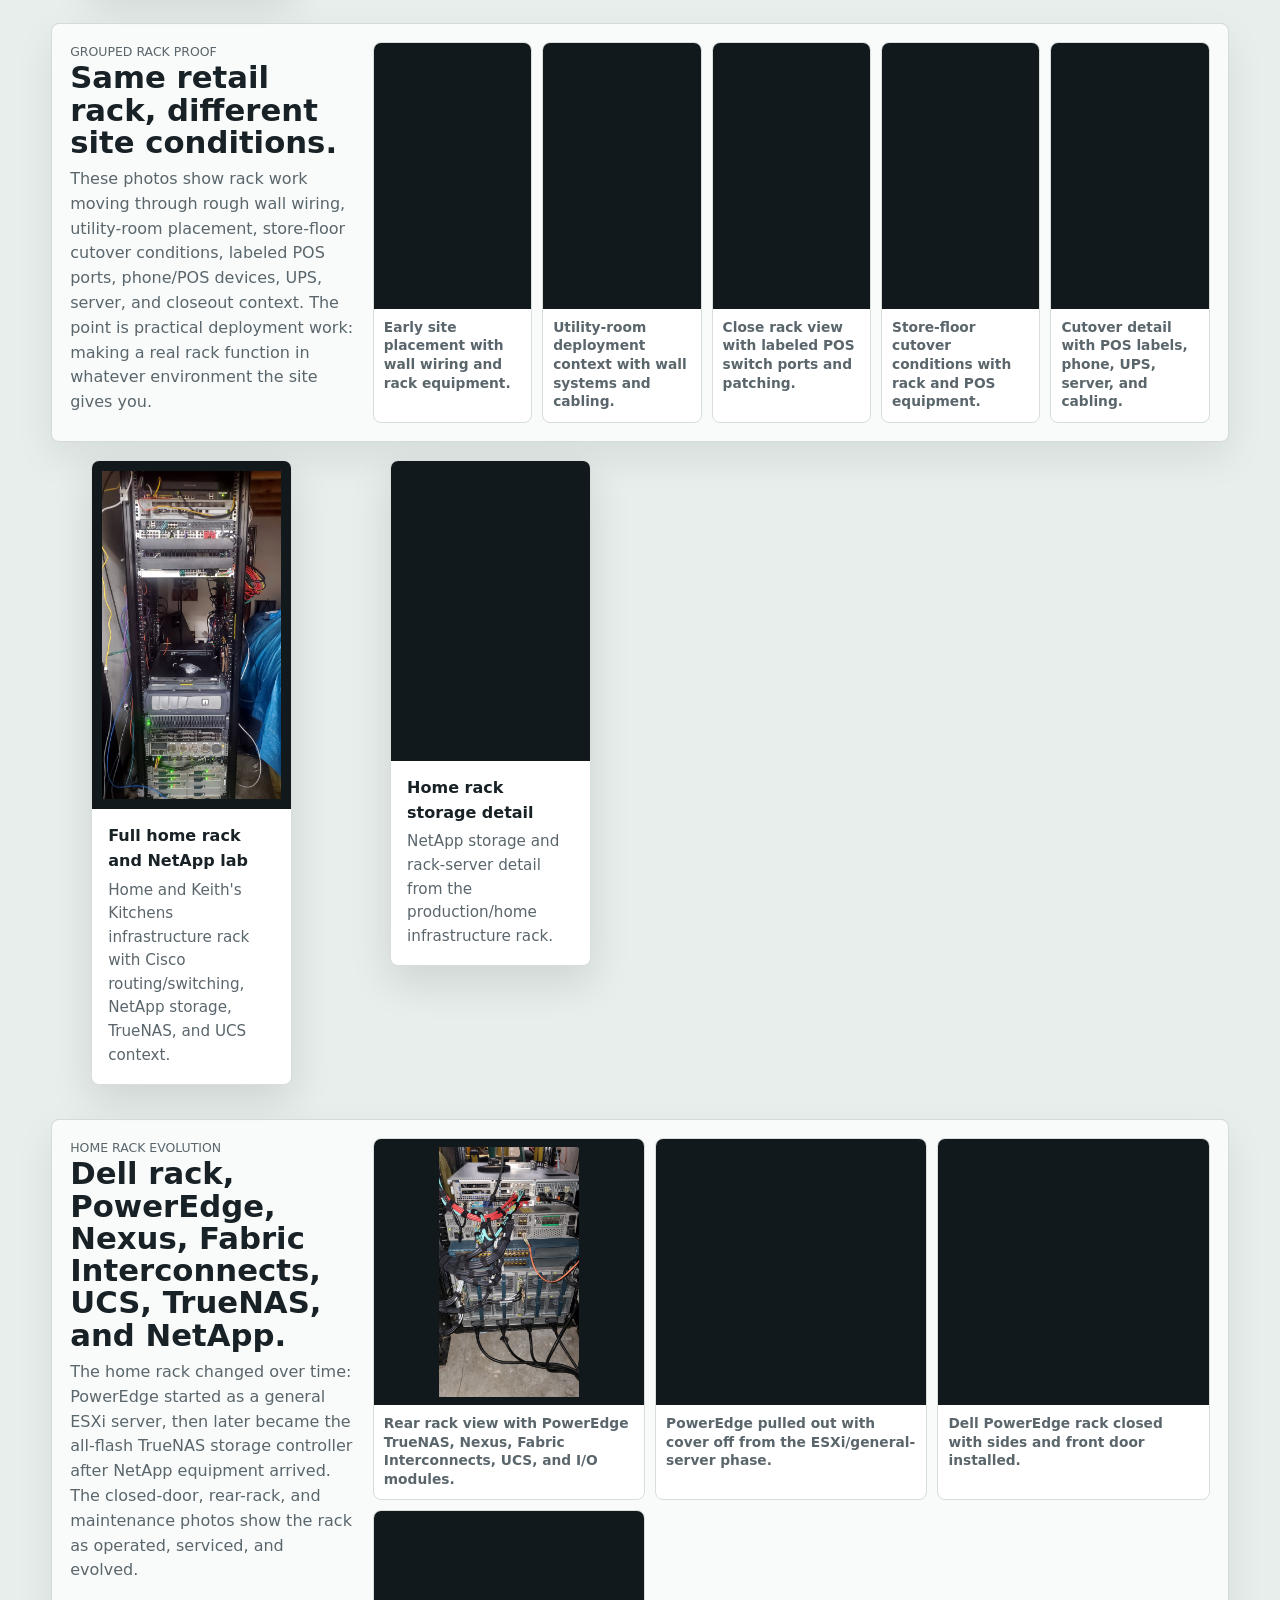
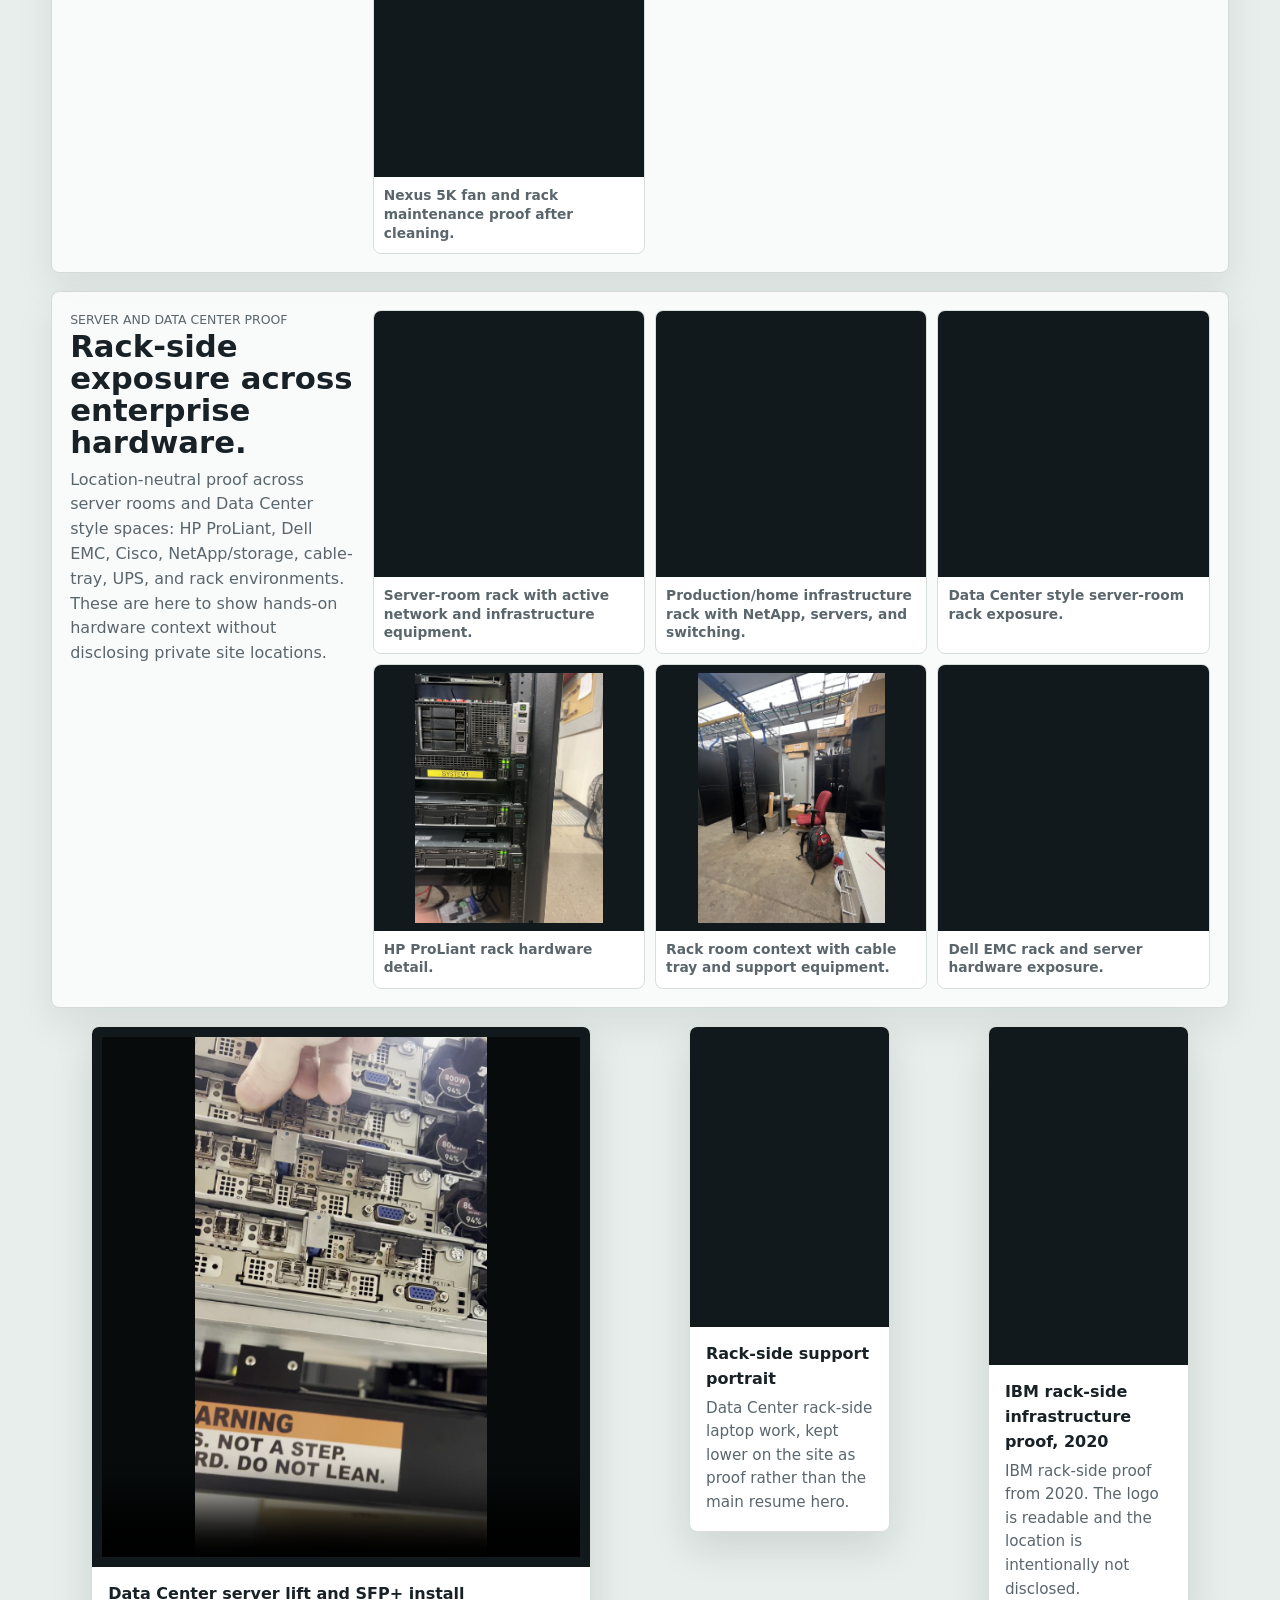
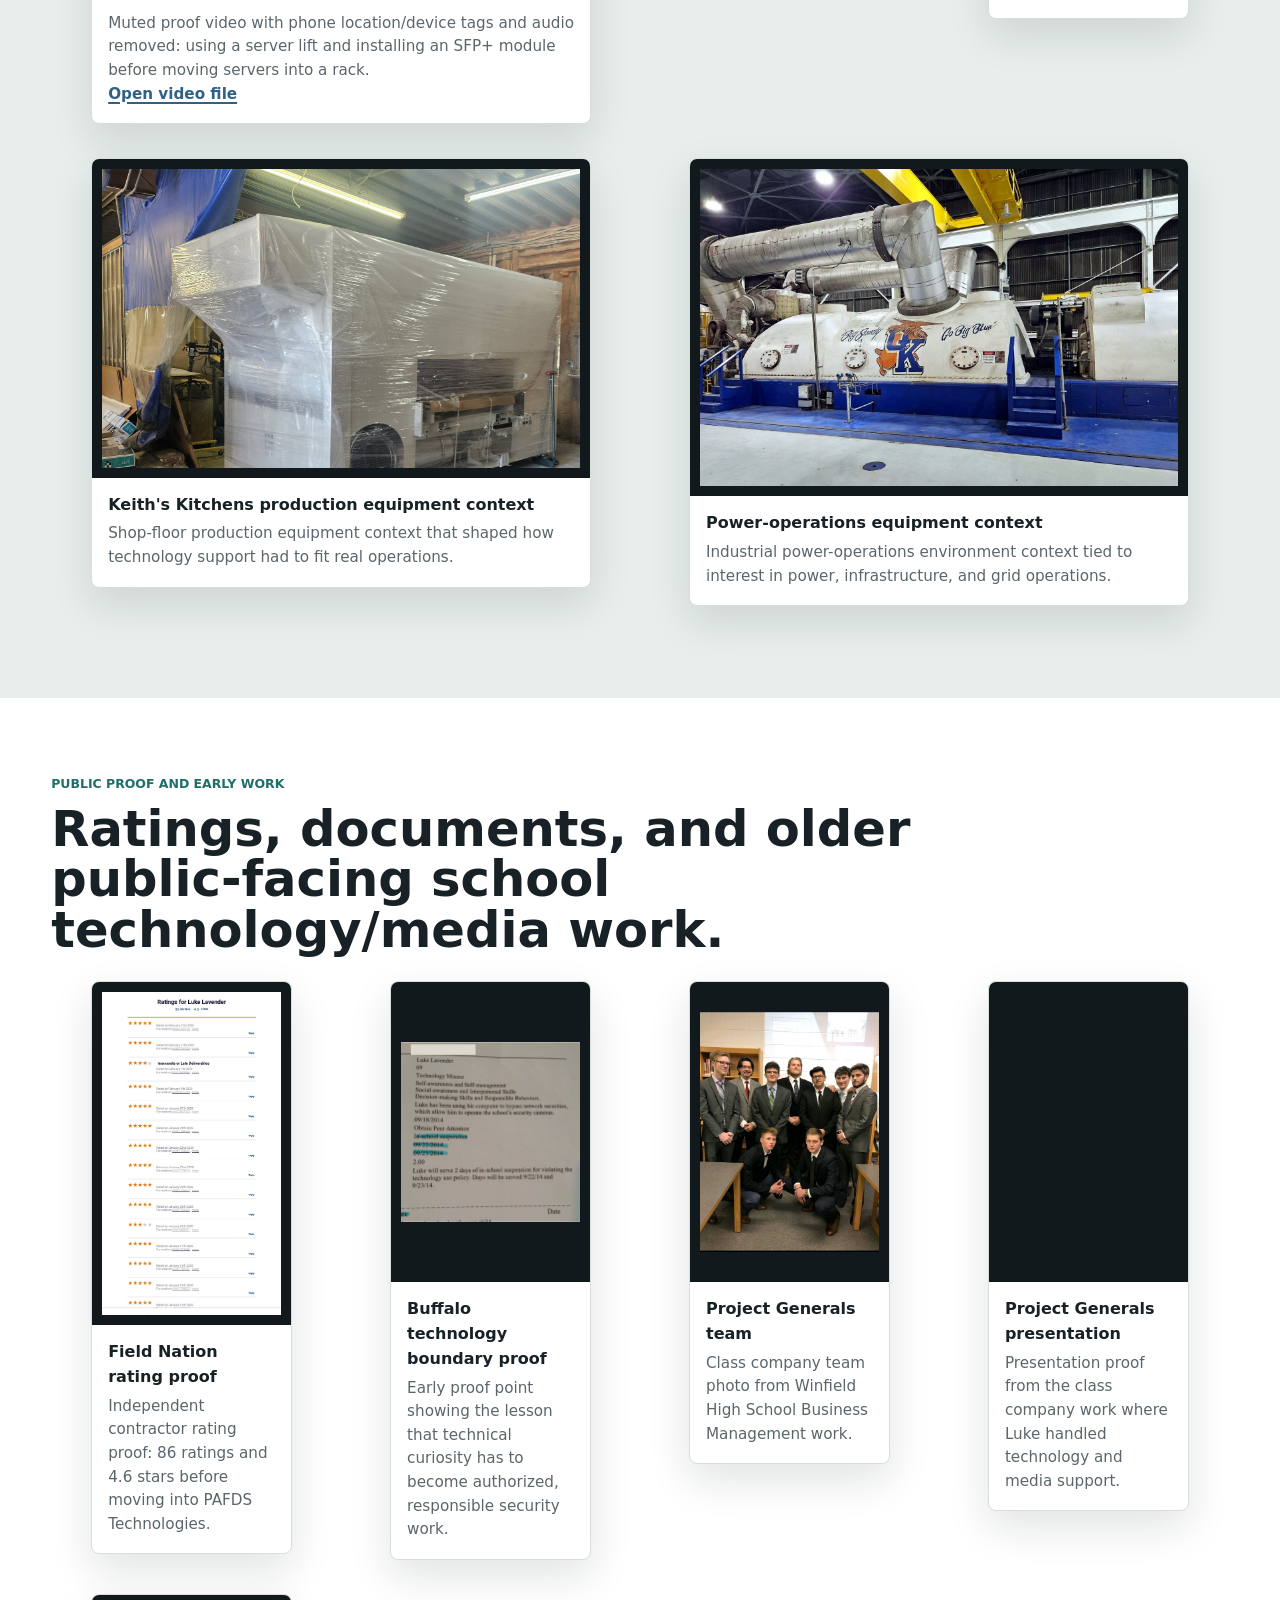
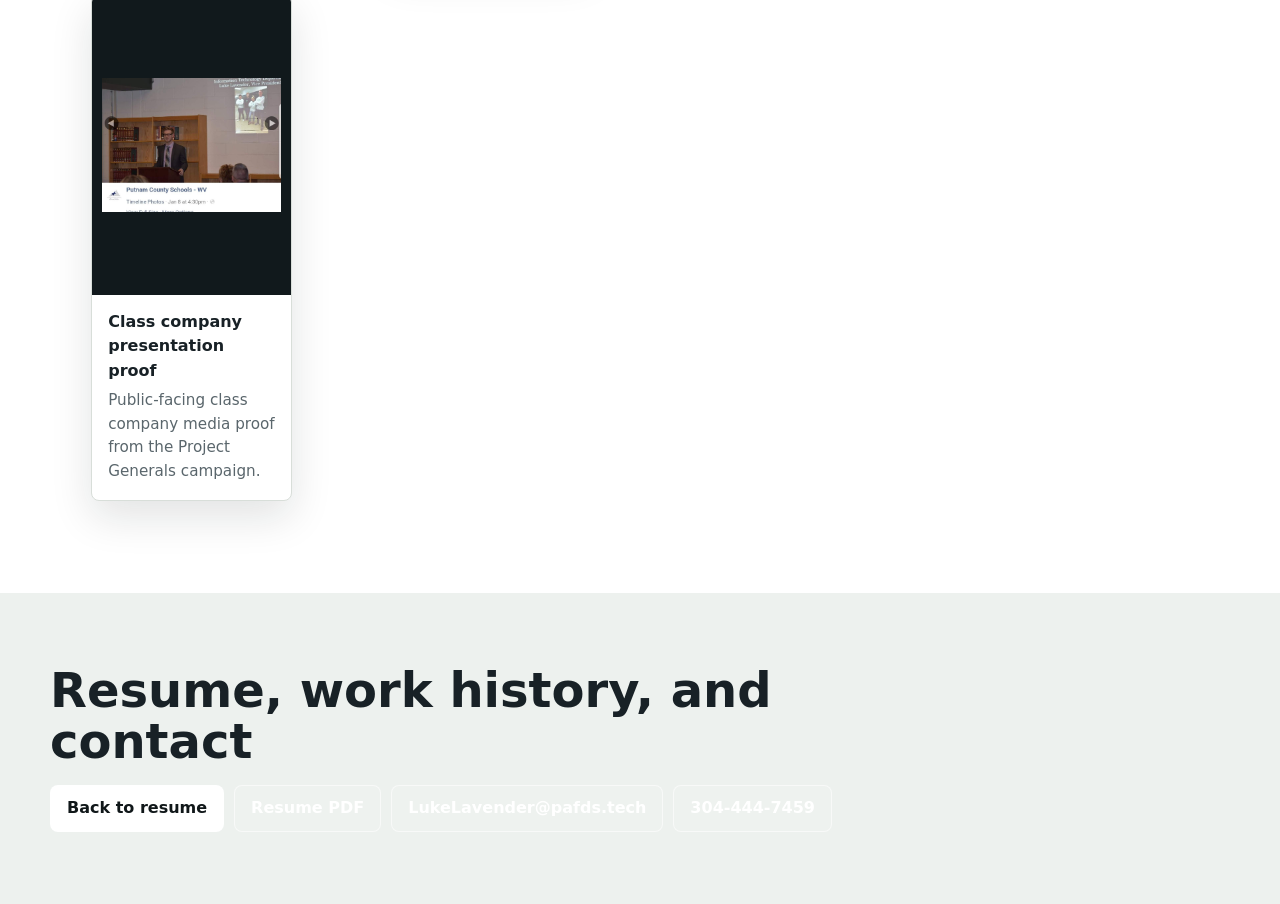
==== commit 23c2996d: "Add Data Center video and home rack proof" ====
--- a/photos.html
+++ b/photos.html
@@ -18,7 +18,7 @@
   <meta name="twitter:title" content="Luke Lavender | Photo Proof">
   <meta name="twitter:description" content="A photo-first view of Luke Lavender's field IT, infrastructure, rack deployment, Data Center, home production, and public proof images.">
   <meta name="twitter:image" content="https://lukelavender.com/assets/proof/rack-cabling-wide.jpg">
-  <link rel="stylesheet" href="styles.css?v=20260607-contractor-path">
+  <link rel="stylesheet" href="styles.css?v=20260607-video-rack-proof">
 </head>
 <body class="photo-body">
   <header class="site-header solid-header" aria-label="Primary navigation">
@@ -157,6 +157,31 @@
         </figure>
         <article class="photo-story balanced-story">
           <div class="photo-story-copy">
+            <p class="eyebrow">Home Rack Evolution</p>
+            <h3>Dell rack, PowerEdge, Nexus, Fabric Interconnects, UCS, TrueNAS, and NetApp.</h3>
+            <p>The home rack changed over time: PowerEdge started as a general ESXi server, then later became the all-flash TrueNAS storage controller after NetApp equipment arrived. The closed-door, rear-rack, and maintenance photos show the rack as operated, serviced, and evolved.</p>
+          </div>
+          <div class="photo-story-grid">
+            <figure>
+              <a href="assets/proof/home-rack-rear-truenas-nexus-ucs.jpg" target="_blank" rel="noopener"><img loading="lazy" decoding="async" src="assets/proof/home-rack-rear-truenas-nexus-ucs.jpg" alt="Back of the Dell PowerEdge home rack showing TrueNAS, Cisco Nexus, Fabric Interconnects, Cisco UCS, and I/O modules"></a>
+              <figcaption>Rear rack view with PowerEdge TrueNAS, Nexus, Fabric Interconnects, UCS, and I/O modules.</figcaption>
+            </figure>
+            <figure>
+              <a href="assets/proof/home-rack-poweredge-esxi-open-cover.jpg" target="_blank" rel="noopener"><img loading="lazy" decoding="async" src="assets/proof/home-rack-poweredge-esxi-open-cover.jpg" alt="Dell PowerEdge server pulled out with its cover off during its ESXi general-server phase"></a>
+              <figcaption>PowerEdge pulled out with cover off from the ESXi/general-server phase.</figcaption>
+            </figure>
+            <figure>
+              <a href="assets/proof/home-rack-closed-dell-poweredge-rack.jpg" target="_blank" rel="noopener"><img loading="lazy" decoding="async" src="assets/proof/home-rack-closed-dell-poweredge-rack.jpg" alt="Dell PowerEdge home rack with side panels and front door installed and closed"></a>
+              <figcaption>Dell PowerEdge rack closed with sides and front door installed.</figcaption>
+            </figure>
+            <figure>
+              <a href="assets/proof/home-rack-nexus-fan-cleaning.jpg" target="_blank" rel="noopener"><img loading="lazy" decoding="async" src="assets/proof/home-rack-nexus-fan-cleaning.jpg" alt="Cisco Nexus 5K and home rack fan maintenance proof after cleaning"></a>
+              <figcaption>Nexus 5K fan and rack maintenance proof after cleaning.</figcaption>
+            </figure>
+          </div>
+        </article>
+        <article class="photo-story balanced-story">
+          <div class="photo-story-copy">
             <p class="eyebrow">Server and Data Center Proof</p>
             <h3>Rack-side exposure across enterprise hardware.</h3>
             <p>Location-neutral proof across server rooms and Data Center style spaces: HP ProLiant, Dell EMC, Cisco, NetApp/storage, cable-tray, UPS, and rack environments. These are here to show hands-on hardware context without disclosing private site locations.</p>
@@ -188,6 +213,14 @@
             </figure>
           </div>
         </article>
+        <figure class="photo-card video-card">
+          <div class="video-frame">
+            <video controls muted playsinline preload="metadata" poster="assets/proof/data-center-server-lift-sfp-install-poster.jpg">
+              <source src="assets/proof/data-center-server-lift-sfp-install.mp4" type="video/mp4">
+            </video>
+          </div>
+          <figcaption><strong>Data Center server lift and SFP+ install</strong><span>Muted proof video with phone location/device tags and audio removed: using a server lift and installing an SFP+ module before moving servers into a rack.</span><span><a class="text-link" href="assets/proof/data-center-server-lift-sfp-install.mp4" target="_blank" rel="noopener">Open video file</a></span></figcaption>
+        </figure>
         <figure class="photo-card tall-photo">
           <a href="assets/proof/data-center-laptop-portrait.jpg" target="_blank" rel="noopener"><img loading="lazy" decoding="async" src="assets/proof/data-center-laptop-portrait.jpg" alt="Luke using a laptop beside Data Center racks"></a>
           <figcaption><strong>Rack-side support portrait</strong><span>Data Center rack-side laptop work, kept lower on the site as proof rather than the main resume hero.</span></figcaption>
--- a/styles.css
+++ b/styles.css
@@ -1083,7 +1083,8 @@
   box-shadow: var(--shadow);
 }
 
-.photo-card a {
+.photo-card > a,
+.photo-card .video-frame {
   display: grid;
   min-height: 300px;
   place-items: center;
@@ -1091,19 +1092,34 @@
   background: #11191c;
 }
 
-.photo-card img {
+.photo-card img,
+.photo-card video {
   width: auto;
   max-width: 100%;
   max-height: 520px;
   object-fit: contain;
 }
 
+.photo-card video {
+  width: 100%;
+  background: #070b0c;
+}
+
 .photo-card.wide-photo {
   grid-column: span 2;
 }
 
-.photo-card.wide-photo img {
+.photo-card.wide-photo img,
+.photo-card.wide-photo video {
   max-height: 430px;
+}
+
+.photo-card.video-card {
+  grid-column: span 2;
+}
+
+.photo-card.video-card .video-frame {
+  min-height: 360px;
 }
 
 .photo-card.tall-photo img {
@@ -1287,6 +1303,44 @@
 .rack-note {
   margin-top: 12px;
   font-size: 0.94rem;
+}
+
+.lab-proof-grid {
+  display: grid;
+  grid-template-columns: repeat(4, minmax(0, 1fr));
+  gap: 12px;
+  margin-top: 24px;
+}
+
+.lab-proof-grid figure {
+  overflow: hidden;
+  margin: 0;
+  border: 1px solid var(--line);
+  border-radius: 8px;
+  background: #fff;
+}
+
+.lab-proof-grid a {
+  display: grid;
+  min-height: 185px;
+  place-items: center;
+  padding: 8px;
+  background: #101719;
+}
+
+.lab-proof-grid img {
+  width: auto;
+  max-width: 100%;
+  max-height: 260px;
+  object-fit: contain;
+}
+
+.lab-proof-grid figcaption {
+  padding: 10px 11px 12px;
+  color: var(--muted);
+  font-size: 0.86rem;
+  font-weight: 650;
+  line-height: 1.35;
 }
 
 .highlights {
@@ -1534,16 +1588,22 @@
     grid-template-columns: repeat(2, minmax(0, 1fr));
   }
 
-  .photo-card.wide-photo {
+  .photo-card.wide-photo,
+  .photo-card.video-card {
     grid-column: span 1;
   }
 
-  .photo-card a {
+  .photo-card > a,
+  .photo-card .video-frame {
     min-height: 260px;
   }
 
   .lab-details {
     grid-template-columns: 1fr;
+  }
+
+  .lab-proof-grid {
+    grid-template-columns: repeat(2, minmax(0, 1fr));
   }
 
   .proof-strip div {
@@ -1759,13 +1819,32 @@
     text-align: center;
   }
 
-  .photo-card a {
+  .photo-card > a,
+  .photo-card .video-frame {
     min-height: 220px;
   }
 
   .photo-card img,
+  .photo-card video,
   .photo-card.tall-photo img,
-  .photo-card.wide-photo img {
+  .photo-card.wide-photo img,
+  .photo-card.wide-photo video {
+    max-height: 62vh;
+  }
+
+  .photo-card.video-card {
+    grid-column: span 1;
+  }
+
+  .lab-proof-grid {
+    grid-template-columns: 1fr;
+  }
+
+  .lab-proof-grid a {
+    min-height: 220px;
+  }
+
+  .lab-proof-grid img {
     max-height: 62vh;
   }
 
